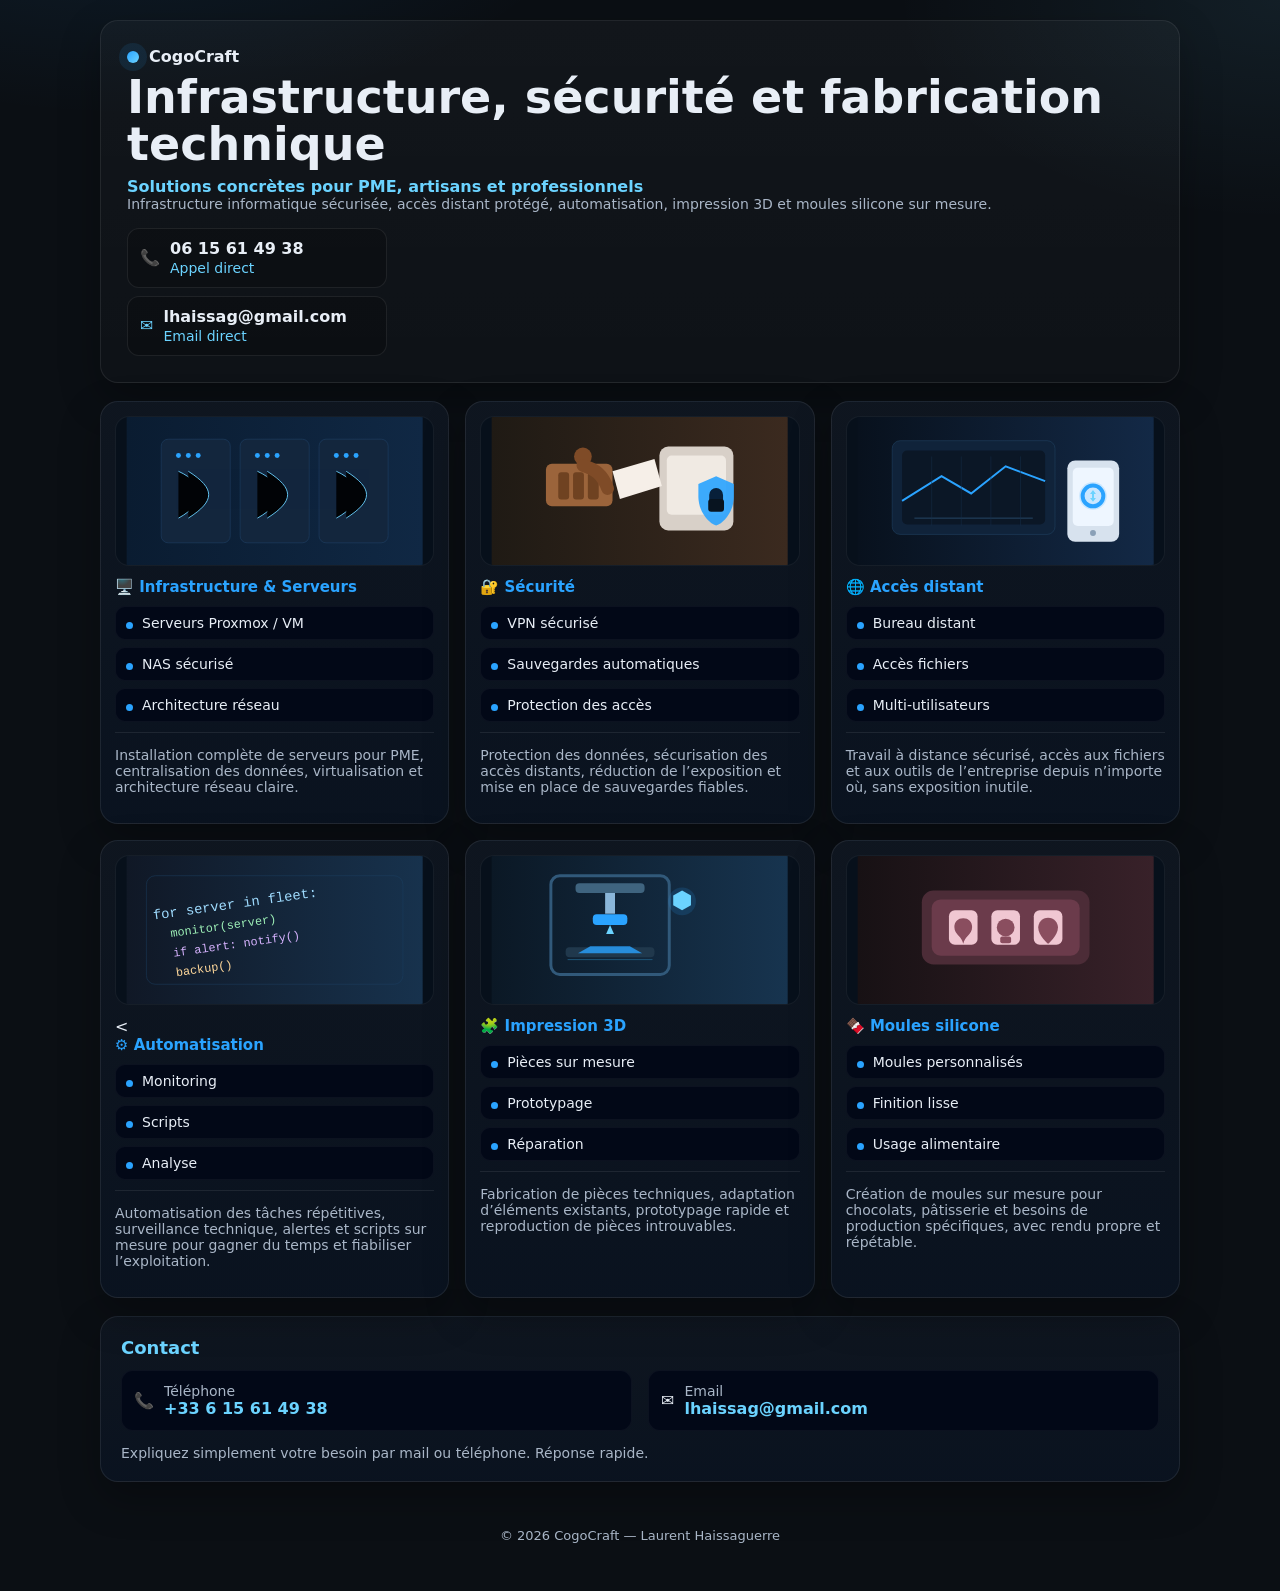
==== index.html @ 672e6c93 "Update index.html add link secu , automatisation , acces distant, impression , moules" ====
<!doctype html>
<html lang="fr">
<head>
<meta charset="utf-8" />
<meta name="viewport" content="width=device-width,initial-scale=1" />
<title>CogoCraft — Infrastructure • Sécurité • Fabrication technique</title>
<meta name="description" content="CogoCraft : infrastructure informatique, sécurité, accès distant, automatisation, impression 3D et moules silicone sur mesure." />
<style>
:root{
  --bg:#0b0f14;
  --panel:#0f1620;
  --panel2:#0a1320;
  --text:#e8eef6;
  --muted:#a9b6c7;
  --line:rgba(255,255,255,.08);
  --accent:#2aa3ff;
  --accent2:#6bd3ff;
  --radius:18px;
  --max:1120px;
  --shadow:0 16px 40px rgba(0,0,0,.28);
}
*{box-sizing:border-box}
html{scroll-behavior:smooth}
body{
  margin:0;
  font-family:Inter,system-ui,-apple-system,Segoe UI,Roboto,Arial,sans-serif;
  background:
    radial-gradient(900px 500px at 10% -10%, rgba(42,163,255,.12), transparent 55%),
    radial-gradient(700px 400px at 100% 0%, rgba(107,211,255,.08), transparent 55%),
    var(--bg);
  color:var(--text);
}
a{color:inherit;text-decoration:none}
.wrap{max-width:var(--max);margin:auto;padding:20px}

.hero{
  border:1px solid var(--line);
  background:linear-gradient(180deg, rgba(255,255,255,.03), rgba(255,255,255,.015));
  border-radius:var(--radius);
  padding:26px;
  box-shadow:var(--shadow);
  margin-bottom:18px;
}
.hero-top{
  display:flex;
  justify-content:space-between;
  gap:16px;
  align-items:flex-start;
  flex-wrap:wrap;
}
.brand{
  display:flex;
  align-items:center;
  gap:10px;
  margin-bottom:8px;
}
.brand-dot{
  width:12px;height:12px;border-radius:999px;
  background:linear-gradient(135deg,var(--accent),var(--accent2));
  box-shadow:0 0 0 8px rgba(42,163,255,.10);
}
h1{
  margin:0 0 8px;
  font-size:clamp(32px,4vw,46px);
  line-height:1.03;
  color:var(--text);
}
.sub{
  margin:0 0 10px;
  color:var(--accent2);
  font-weight:700;
}
.small{font-size:14px;color:var(--muted)}
.hero p{margin:0}
.contact-inline{
  display:flex;
  flex-direction:column;
  gap:8px;
  min-width:260px;
}
.contact-pill{
  display:flex;
  align-items:center;
  gap:10px;
  padding:10px 12px;
  border-radius:12px;
  border:1px solid var(--line);
  background:rgba(0,0,0,.18);
}
.contact-pill strong{color:var(--text)}
.contact-pill span{color:var(--accent2)}

.grid{
  display:grid;
  grid-template-columns:repeat(auto-fit,minmax(320px,1fr));
  gap:16px;
}
.card{
  border:1px solid var(--line);
  border-radius:var(--radius);
  background:linear-gradient(180deg, rgba(15,22,32,.98), rgba(10,19,32,.98));
  padding:14px;
  box-shadow:var(--shadow);
}
.card-media{
  width:100%;
  height:150px;
  border-radius:14px;
  overflow:hidden;
  border:1px solid rgba(255,255,255,.06);
  background:#07101b;
  margin-bottom:12px;
}
.card-media svg{
  display:block;
  width:100%;
  height:100%;
}
.card h2{
  margin:0 0 10px;
  font-size:15px;
  color:var(--accent);
}
.stack{display:grid;gap:7px}
.pill{
  display:flex;
  gap:9px;
  align-items:flex-start;
  background:#020817;
  padding:8px 10px;
  border-radius:10px;
  font-size:14px;
  border:1px solid rgba(255,255,255,.04);
}
.dot{
  width:7px;height:7px;border-radius:50%;
  background:var(--accent);
  margin-top:7px;
  flex:0 0 auto;
}
.sep{
  border-top:1px solid var(--line);
  margin:10px 0 12px;
}
.contact-box{
  margin-top:18px;
  border:1px solid var(--line);
  border-radius:var(--radius);
  padding:20px;
  background:linear-gradient(180deg, rgba(15,22,32,.98), rgba(10,19,32,.98));
  box-shadow:var(--shadow);
}
.contact-grid{
  display:grid;
  grid-template-columns:1fr 1fr;
  gap:16px;
}
.contact-item{
  display:flex;
  align-items:center;
  gap:10px;
  padding:12px;
  border-radius:12px;
  background:#020817;
  border:1px solid rgba(255,255,255,.04);
}
.contact-item strong{color:var(--accent2)}
footer{
  margin-top:24px;
  padding:22px 0 28px;
  color:var(--muted);
  text-align:center;
  font-size:13px;
}
@media (max-width:780px){
  .contact-grid{grid-template-columns:1fr}
}
</style>
</head>
<body>

<div class="wrap">

  <header class="hero">
    <div class="hero-top">
      <div>
        <div class="brand">
          <span class="brand-dot" aria-hidden="true"></span>
          <strong>CogoCraft</strong>
        </div>
        <h1>Infrastructure, sécurité et fabrication technique</h1>
        <p class="sub">Solutions concrètes pour PME, artisans et professionnels</p>
        <p class="small">Infrastructure informatique sécurisée, accès distant protégé, automatisation, impression 3D et moules silicone sur mesure.</p>
      </div>

      <div class="contact-inline">
        <a class="contact-pill" href="tel:+33615614938">
          <span>📞</span>
          <div><strong>06 15 61 49 38</strong><br><span class="small">Appel direct</span></div>
        </a>
        <a class="contact-pill" href="mailto:lhaissag@gmail.com">
          <span>✉</span>
          <div><strong>lhaissag@gmail.com</strong><br><span class="small">Email direct</span></div>
        </a>
      </div>
    </div>
  </header>

  <section>
    <div class="grid">

      <article class="card">
        <div class="card-media">
          <svg viewBox="0 0 600 300" xmlns="http://www.w3.org/2000/svg" role="img" aria-label="Infrastructure et serveurs">
            <defs>
              <linearGradient id="g1" x1="0" x2="1">
                <stop offset="0" stop-color="#0a1c31"/>
                <stop offset="1" stop-color="#102844"/>
              </linearGradient>
            </defs>
            <rect width="600" height="300" fill="url(#g1)"/>
            <rect x="70" y="45" width="140" height="210" rx="14" fill="#13263d" stroke="#24476d"/>
            <rect x="230" y="45" width="140" height="210" rx="14" fill="#13263d" stroke="#24476d"/>
            <rect x="390" y="45" width="140" height="210" rx="14" fill="#13263d" stroke="#24476d"/>
            <g fill="#2aa3ff">
              <circle cx="105" cy="78" r="5"/><circle cx="125" cy="78" r="5"/><circle cx="145" cy="78" r="5"/>
              <circle cx="265" cy="78" r="5"/><circle cx="285" cy="78" r="5"/><circle cx="305" cy="78" r="5"/>
              <circle cx="425" cy="78" r="5"/><circle cx="445" cy="78" r="5"/><circle cx="465" cy="78" r="5"/>
            </g>
            <g stroke="#6bd3ff" stroke-width="2" opacity=".9">
              <path d="M105 110 C 160 135, 160 175, 105 205"/>
              <path d="M125 110 C 180 145, 180 170, 125 205"/>
              <path d="M265 110 C 320 135, 320 175, 265 205"/>
              <path d="M285 110 C 340 145, 340 170, 285 205"/>
              <path d="M425 110 C 480 135, 480 175, 425 205"/>
              <path d="M445 110 C 500 145, 500 170, 445 205"/>
            </g>
          </svg>
        </div>
        <h2>
          <a href="infrastructure.html" style="color:inherit; text-decoration:none;">
    🖥️ Infrastructure &amp; Serveurs
          </a>
        </h2>
        <div class="stack">
          <div class="pill"><span class="dot"></span>Serveurs Proxmox / VM</div>
          <div class="pill"><span class="dot"></span>NAS sécurisé</div>
          <div class="pill"><span class="dot"></span>Architecture réseau</div>
        </div>
        <div class="sep"></div>
        <p class="small">Installation complète de serveurs pour PME, centralisation des données, virtualisation et architecture réseau claire.</p>
      </article>

      <article class="card">
        <div class="card-media">
          <svg viewBox="0 0 600 300" xmlns="http://www.w3.org/2000/svg" role="img" aria-label="Sécurité informatique">
            <defs>
              <linearGradient id="g2" x1="0" x2="1">
                <stop offset="0" stop-color="#1f1a14"/>
                <stop offset="1" stop-color="#3b2a1f"/>
              </linearGradient>
            </defs>
            <rect width="600" height="300" fill="url(#g2)"/>
            <rect x="340" y="60" width="150" height="170" rx="18" fill="#d8d0c8"/>
            <rect x="355" y="78" width="120" height="120" rx="10" fill="#f0eae3"/>
            <rect x="110" y="95" width="135" height="86" rx="12" fill="#9b643b"/>
            <rect x="135" y="112" width="22" height="55" rx="6" fill="#6f4221"/>
            <rect x="165" y="112" width="22" height="55" rx="6" fill="#6f4221"/>
            <rect x="195" y="112" width="22" height="55" rx="6" fill="#6f4221"/>
            <path d="M245 110 L330 85 L345 140 L260 166 Z" fill="#f6efe8"/>
            <circle cx="185" cy="80" r="18" fill="#7f4b27"/>
            <path d="M185 98 C210 106, 225 116, 235 145" stroke="#7f4b27" stroke-width="26" stroke-linecap="round"/>
            <g transform="translate(410,120)">
              <path d="M45 0l36 16v25c0 28-18 53-36 59C27 94 9 69 9 41V16L45 0z" fill="#2aa3ff" opacity=".9"/>
              <path d="M45 24a14 14 0 0 1 14 14v12H31V38a14 14 0 0 1 14-14z" fill="#08203a"/>
              <rect x="29" y="46" width="32" height="26" rx="6" fill="#081420"/>
            </g>
          </svg>
        </div>
        <h2>
          <a href="securite.html" style="color:inherit; text-decoration:none;">
    🔐 Sécurité
          </a>
        </h2>
        <div class="stack">
          <div class="pill"><span class="dot"></span>VPN sécurisé</div>
          <div class="pill"><span class="dot"></span>Sauvegardes automatiques</div>
          <div class="pill"><span class="dot"></span>Protection des accès</div>
        </div>
        <div class="sep"></div>
        <p class="small">Protection des données, sécurisation des accès distants, réduction de l’exposition et mise en place de sauvegardes fiables.</p>
      </article>

      <article class="card">
        <div class="card-media">
          <svg viewBox="0 0 600 300" xmlns="http://www.w3.org/2000/svg" role="img" aria-label="Accès distant">
            <defs>
              <linearGradient id="g3" x1="0" x2="1">
                <stop offset="0" stop-color="#08111d"/>
                <stop offset="1" stop-color="#132946"/>
              </linearGradient>
            </defs>
            <rect width="600" height="300" fill="url(#g3)"/>
            <rect x="70" y="48" width="330" height="190" rx="16" fill="#10233a" stroke="#234868"/>
            <rect x="90" y="68" width="290" height="150" rx="10" fill="#0b1726"/>
            <path d="M90 170 L170 120 L230 155 L300 100 L380 130" fill="none" stroke="#2aa3ff" stroke-width="4"/>
            <path d="M115 205 H355" stroke="#264765" stroke-width="2"/>
            <path d="M150 80v140M210 80v140M270 80v140M330 80v140" stroke="#17304c" stroke-width="1"/>
            <rect x="425" y="88" width="105" height="165" rx="16" fill="#d7e2ee"/>
            <rect x="436" y="103" width="83" height="118" rx="10" fill="#eef6ff"/>
            <circle cx="477" cy="235" r="6" fill="#8aa0b7"/>
            <g transform="translate(445,128)">
              <circle cx="32" cy="32" r="28" fill="#2aa3ff" opacity=".18"/>
              <path d="M32 7a25 25 0 1 1 0 50a25 25 0 0 1 0-50zm0 8a17 17 0 1 0 0 34a17 17 0 0 0 0-34z" fill="#2aa3ff"/>
              <path d="M32 20l6 8h-4v12h-4V28h-4l6-8zM32 44l-6-8h4V24h4v12h4l-6 8z" fill="#6bd3ff"/>
            </g>
          </svg>
        </div>
        <h2>
          <a href="acces.html" style="color:inherit; text-decoration:none;">
    🌐 Accès distant
          </a>
        </h2>
        <div class="stack">
          <div class="pill"><span class="dot"></span>Bureau distant</div>
          <div class="pill"><span class="dot"></span>Accès fichiers</div>
          <div class="pill"><span class="dot"></span>Multi-utilisateurs</div>
        </div>
        <div class="sep"></div>
        <p class="small">Travail à distance sécurisé, accès aux fichiers et aux outils de l’entreprise depuis n’importe où, sans exposition inutile.</p>
      </article>

      <article class="card">
        <div class="card-media">
          <svg viewBox="0 0 600 300" xmlns="http://www.w3.org/2000/svg" role="img" aria-label="Automatisation et scripts">
            <defs>
              <linearGradient id="g4" x1="0" x2="1">
                <stop offset="0" stop-color="#101826"/>
                <stop offset="1" stop-color="#17324d"/>
              </linearGradient>
            </defs>
            <rect width="600" height="300" fill="url(#g4)"/>
            <g transform="rotate(-8 300 150)">
              <text x="60" y="95" font-size="28" fill="#9fdcff" font-family="monospace">for server in fleet:</text>
              <text x="90" y="135" font-size="24" fill="#9ef1b8" font-family="monospace">monitor(server)</text>
              <text x="90" y="175" font-size="24" fill="#d7b3ff" font-family="monospace">if alert: notify()</text>
              <text x="90" y="215" font-size="24" fill="#ffd89b" font-family="monospace">backup()</text>
            </g>
            <rect x="40" y="40" width="520" height="220" rx="18" fill="none" stroke="#1c4063"/>
          </svg>
        </div>
        <<h2>
           <a href="automatisation.html" style="color:inherit; text-decoration:none;">
    ⚙️ Automatisation
           </a>
        </h2>
        <div class="stack">
          <div class="pill"><span class="dot"></span>Monitoring</div>
          <div class="pill"><span class="dot"></span>Scripts</div>
          <div class="pill"><span class="dot"></span>Analyse</div>
        </div>
        <div class="sep"></div>
        <p class="small">Automatisation des tâches répétitives, surveillance technique, alertes et scripts sur mesure pour gagner du temps et fiabiliser l’exploitation.</p>
      </article>

      <article class="card">
        <div class="card-media">
          <svg viewBox="0 0 600 300" xmlns="http://www.w3.org/2000/svg" role="img" aria-label="Impression 3D">
            <defs>
              <linearGradient id="g5" x1="0" x2="1">
                <stop offset="0" stop-color="#0b1825"/>
                <stop offset="1" stop-color="#17344f"/>
              </linearGradient>
            </defs>
            <rect width="600" height="300" fill="url(#g5)"/>
            <rect x="120" y="40" width="240" height="200" rx="18" fill="none" stroke="#31597a" stroke-width="6"/>
            <rect x="170" y="55" width="140" height="20" rx="8" fill="#3f647f"/>
            <rect x="230" y="75" width="20" height="42" fill="#8ab6d9"/>
            <rect x="205" y="118" width="70" height="22" rx="8" fill="#2aa3ff"/>
            <path d="M240 140l-8 18h16z" fill="#6bd3ff"/>
            <rect x="150" y="185" width="180" height="20" rx="8" fill="#20384c"/>
            <path d="M200 183h80l25 14h-130z" fill="#2aa3ff" opacity=".8"/>
            <path d="M154 210h172" stroke="#1e5577" stroke-width="2"/>
            <circle cx="386" cy="92" r="28" fill="#2aa3ff" opacity=".15"/>
            <path d="M386 70l18 10v20l-18 10l-18-10V80z" fill="#6bd3ff"/>
          </svg>
        </div>
        <h2>
          <a href="impression3d.html" style="color:inherit; text-decoration:none;">
    🧩 Impression 3D
          </a>
        </h2>
        <div class="stack">
          <div class="pill"><span class="dot"></span>Pièces sur mesure</div>
          <div class="pill"><span class="dot"></span>Prototypage</div>
          <div class="pill"><span class="dot"></span>Réparation</div>
        </div>
        <div class="sep"></div>
        <p class="small">Fabrication de pièces techniques, adaptation d’éléments existants, prototypage rapide et reproduction de pièces introuvables.</p>
      </article>

      <article class="card">
        <div class="card-media">
          <svg viewBox="0 0 600 300" xmlns="http://www.w3.org/2000/svg" role="img" aria-label="Moules silicone">
            <defs>
              <linearGradient id="g6" x1="0" x2="1">
                <stop offset="0" stop-color="#171114"/>
                <stop offset="1" stop-color="#382129"/>
              </linearGradient>
            </defs>
            <rect width="600" height="300" fill="url(#g6)"/>
            <rect x="130" y="70" width="340" height="150" rx="24" fill="#4c2c37"/>
            <rect x="150" y="88" width="300" height="114" rx="18" fill="#6b3b4b"/>
            <rect x="185" y="110" width="58" height="70" rx="12" fill="#f0c7d2"/>
            <rect x="271" y="110" width="58" height="70" rx="12" fill="#f0c7d2"/>
            <rect x="357" y="110" width="58" height="70" rx="12" fill="#f0c7d2"/>
            <path d="M214 126c11 0 18 7 18 18c0 8-4 13-9 18c-4 4-7 8-9 16c-2-8-5-12-9-16c-5-5-9-10-9-18c0-11 7-18 18-18z" fill="#8a4e5f"/>
            <circle cx="300" cy="145" r="18" fill="#8a4e5f"/>
            <rect x="289" y="163" width="22" height="14" rx="4" fill="#8a4e5f"/>
            <path d="M386 125c12 0 20 10 20 20c0 17-20 33-20 33s-20-16-20-33c0-10 8-20 20-20z" fill="#8a4e5f"/>
          </svg>
        </div>
        <h2>
          <a href="moules.html" style="color:inherit; text-decoration:none;">
    🍫 Moules silicone
          </a>
        </h2>
        <div class="stack">
          <div class="pill"><span class="dot"></span>Moules personnalisés</div>
          <div class="pill"><span class="dot"></span>Finition lisse</div>
          <div class="pill"><span class="dot"></span>Usage alimentaire</div>
        </div>
        <div class="sep"></div>
        <p class="small">Création de moules sur mesure pour chocolats, pâtisserie et besoins de production spécifiques, avec rendu propre et répétable.</p>
      </article>

    </div>
  </section>

  <section class="contact-box">
    <h2 style="margin:0 0 12px;color:var(--accent2);font-size:18px;">Contact</h2>
    <div class="contact-grid">
      <a class="contact-item" href="tel:+33615614938">
        <span>📞</span>
        <div>
          <div class="small">Téléphone</div>
          <strong>+33 6 15 61 49 38</strong>
        </div>
      </a>
      <a class="contact-item" href="mailto:lhaissag@gmail.com">
        <span>✉</span>
        <div>
          <div class="small">Email</div>
          <strong>lhaissag@gmail.com</strong>
        </div>
      </a>
    </div>
    <p class="small" style="margin:14px 0 0;">Expliquez simplement votre besoin par mail ou téléphone. Réponse rapide.</p>
  </section>

  <footer>
    © 2026 CogoCraft — Laurent Haissaguerre
  </footer>

</div>

</body>
</html>
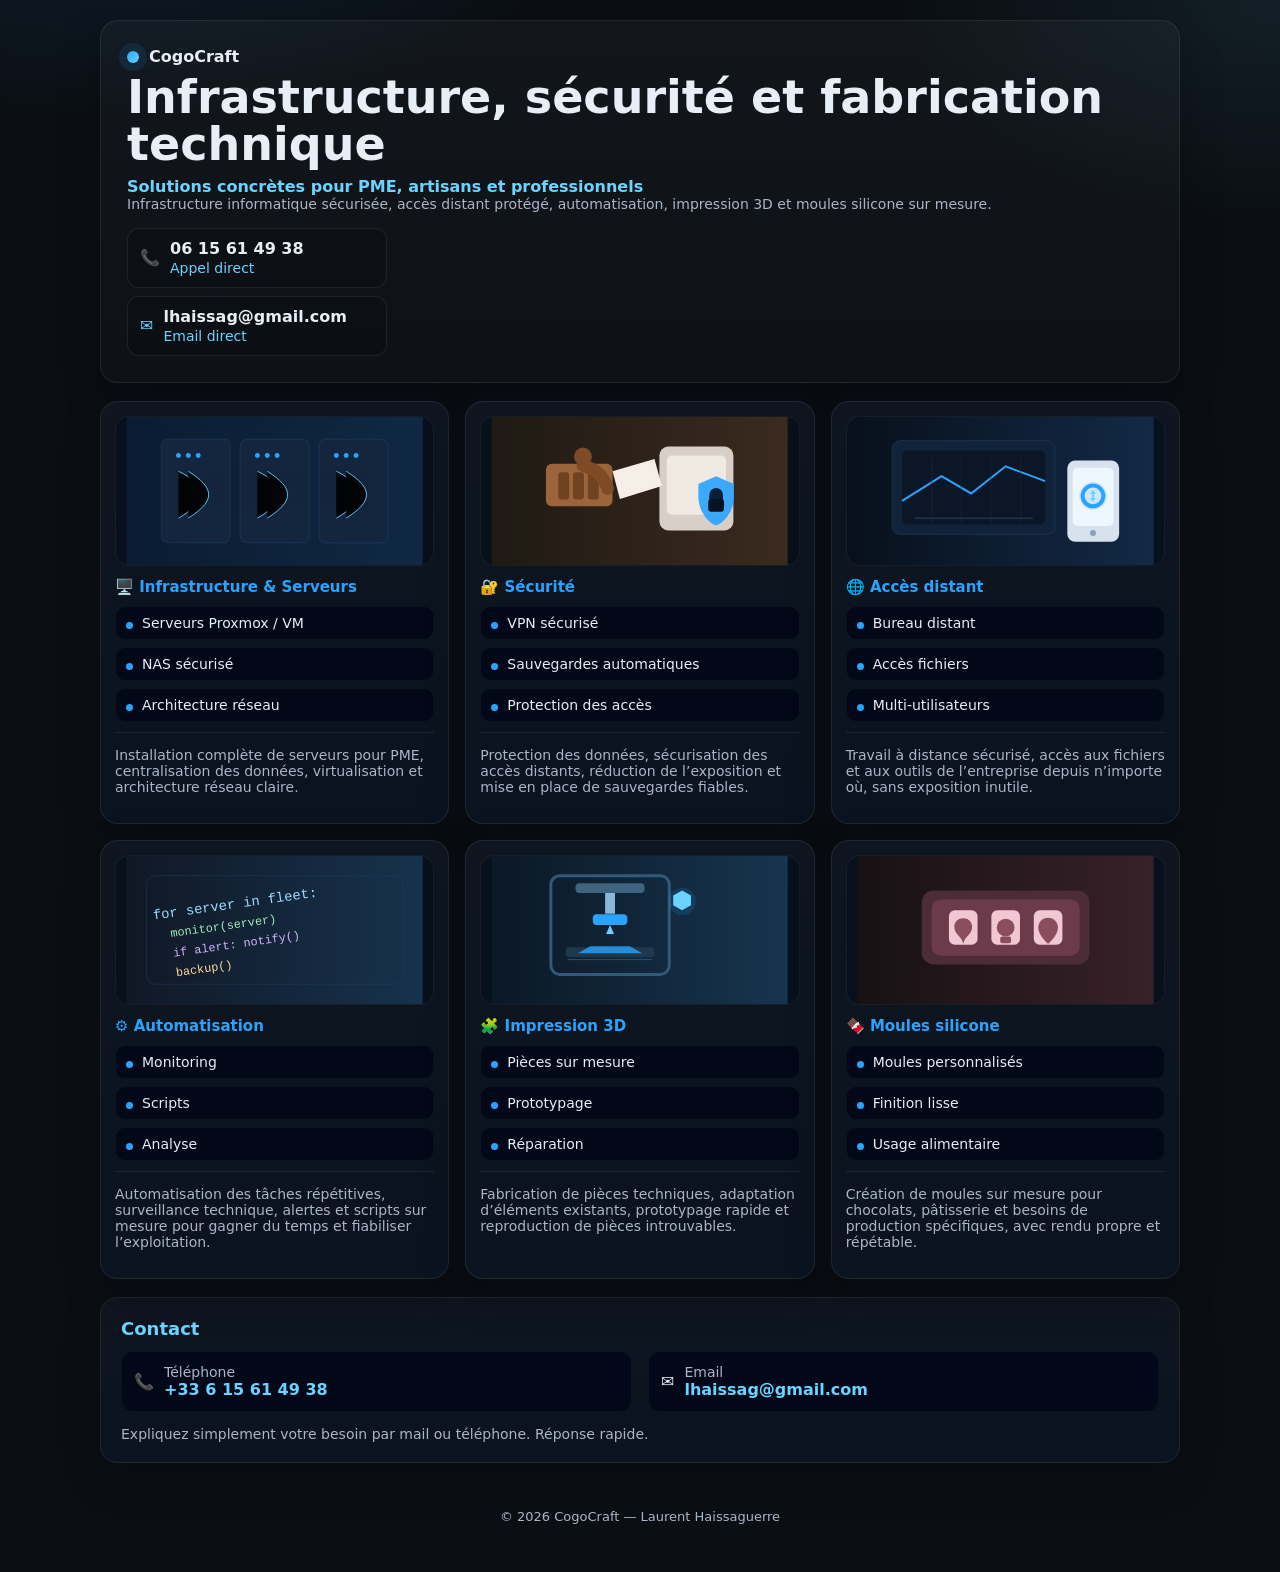
==== commit fbcd621e: "Update index.html" ====
--- a/index.html
+++ b/index.html
@@ -349,7 +349,7 @@
             <rect x="40" y="40" width="520" height="220" rx="18" fill="none" stroke="#1c4063"/>
           </svg>
         </div>
-        <<h2>
+        <h2>
            <a href="automatisation.html" style="color:inherit; text-decoration:none;">
     ⚙️ Automatisation
            </a>
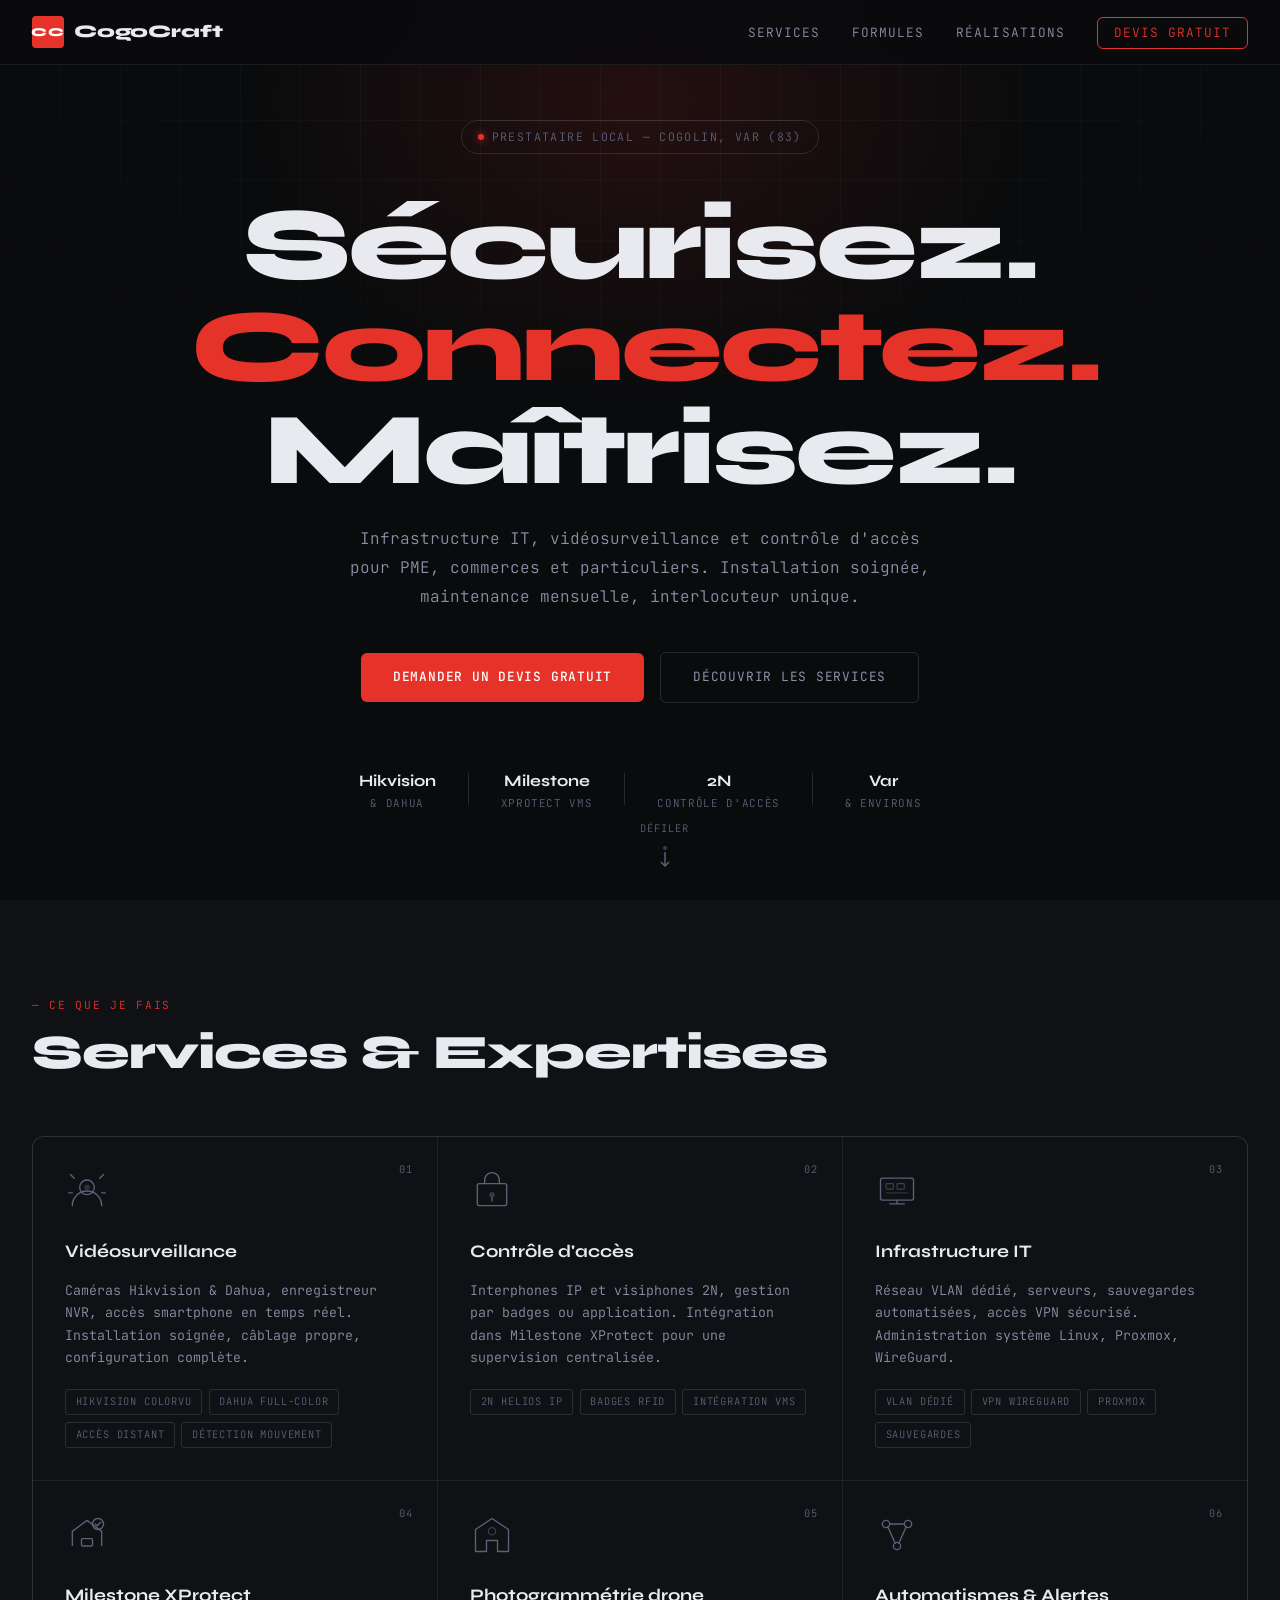
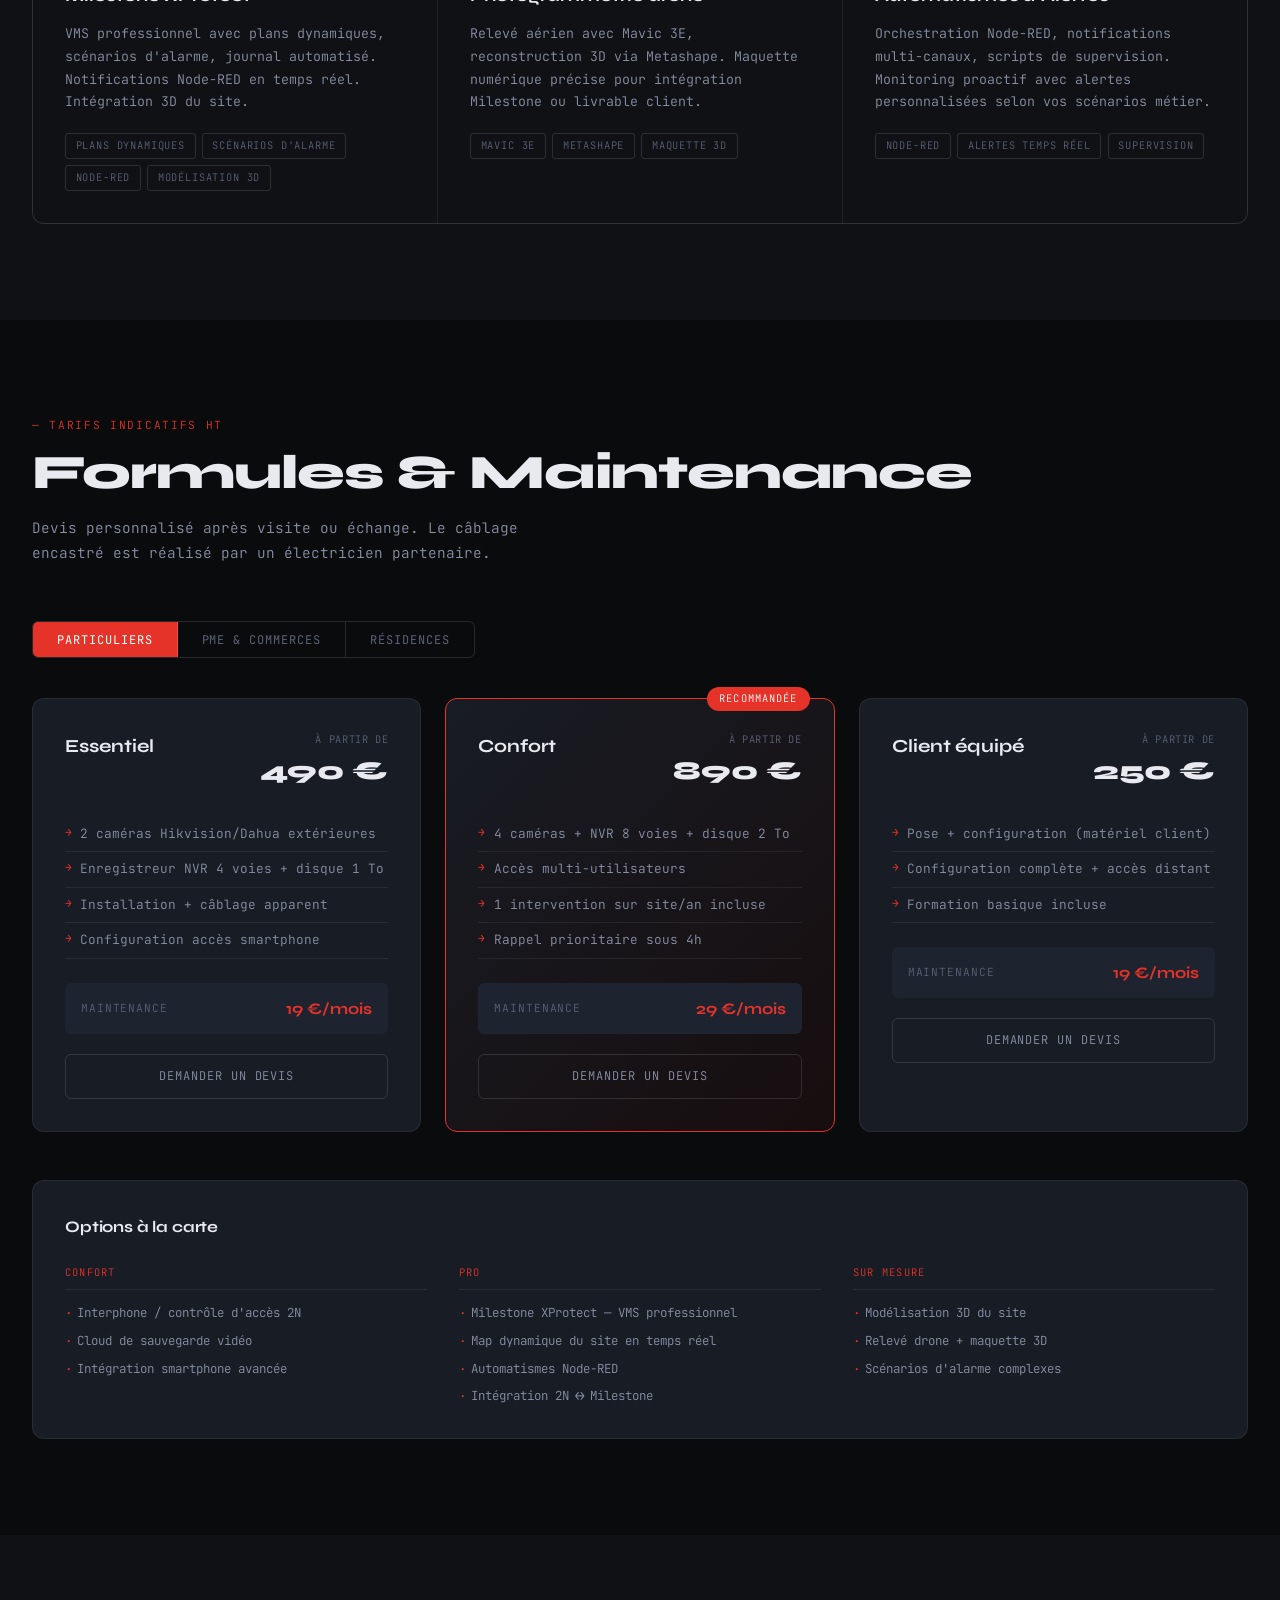
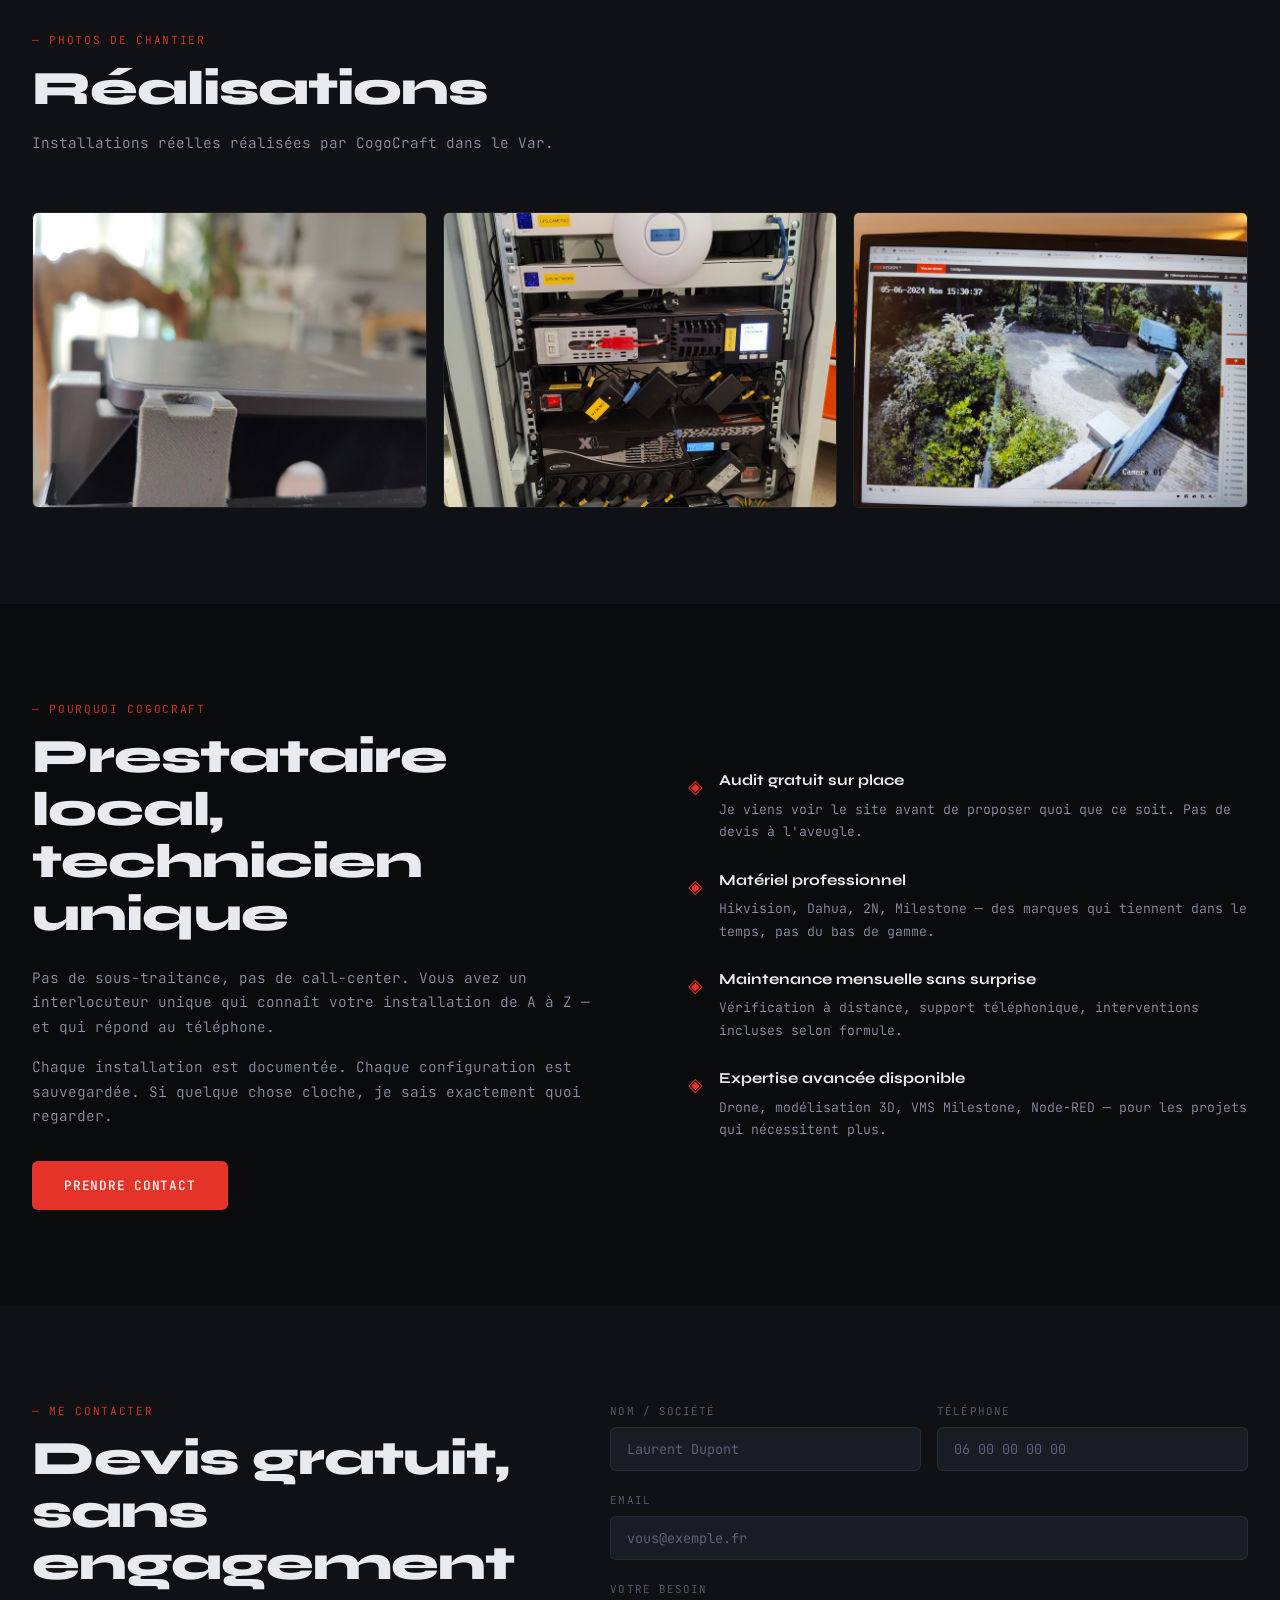
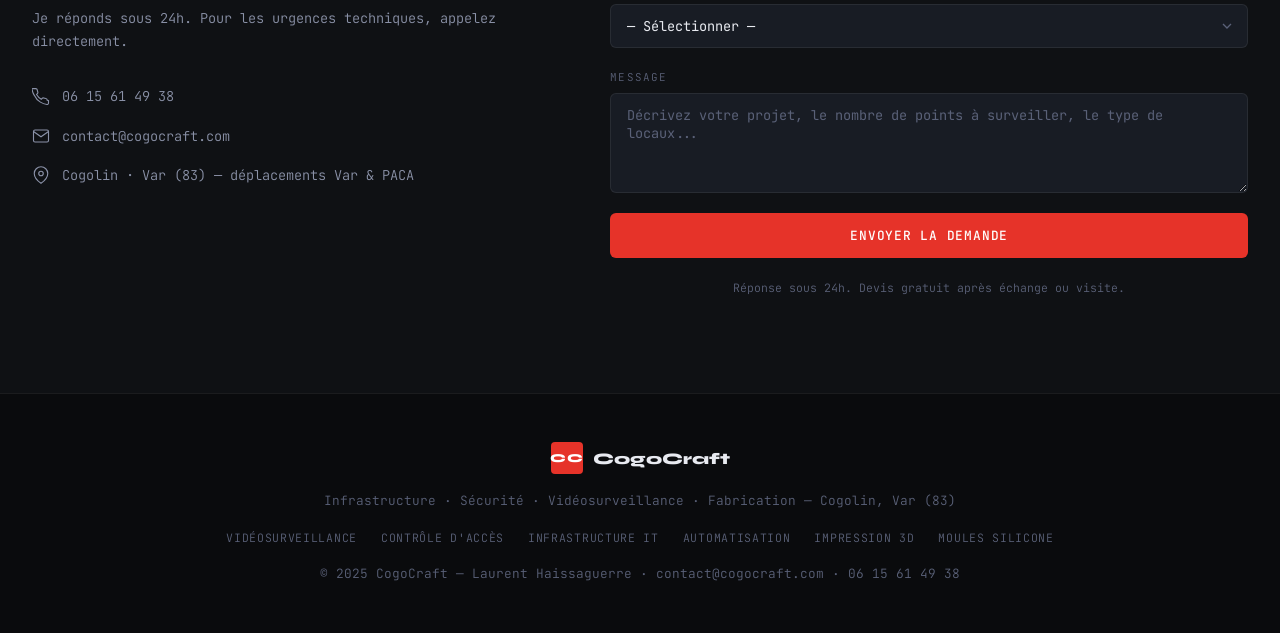
==== commit cc67574c: "v2" ====
--- a/index.html
+++ b/index.html
@@ -1,468 +1,589 @@
-<!doctype html>
+<!DOCTYPE html>
 <html lang="fr">
 <head>
-<meta charset="utf-8" />
-<meta name="viewport" content="width=device-width,initial-scale=1" />
-<title>CogoCraft — Infrastructure • Sécurité • Fabrication technique</title>
-<meta name="description" content="CogoCraft : infrastructure informatique, sécurité, accès distant, automatisation, impression 3D et moules silicone sur mesure." />
-<style>
-:root{
-  --bg:#0b0f14;
-  --panel:#0f1620;
-  --panel2:#0a1320;
-  --text:#e8eef6;
-  --muted:#a9b6c7;
-  --line:rgba(255,255,255,.08);
-  --accent:#2aa3ff;
-  --accent2:#6bd3ff;
-  --radius:18px;
-  --max:1120px;
-  --shadow:0 16px 40px rgba(0,0,0,.28);
-}
-*{box-sizing:border-box}
-html{scroll-behavior:smooth}
-body{
-  margin:0;
-  font-family:Inter,system-ui,-apple-system,Segoe UI,Roboto,Arial,sans-serif;
-  background:
-    radial-gradient(900px 500px at 10% -10%, rgba(42,163,255,.12), transparent 55%),
-    radial-gradient(700px 400px at 100% 0%, rgba(107,211,255,.08), transparent 55%),
-    var(--bg);
-  color:var(--text);
-}
-a{color:inherit;text-decoration:none}
-.wrap{max-width:var(--max);margin:auto;padding:20px}
-
-.hero{
-  border:1px solid var(--line);
-  background:linear-gradient(180deg, rgba(255,255,255,.03), rgba(255,255,255,.015));
-  border-radius:var(--radius);
-  padding:26px;
-  box-shadow:var(--shadow);
-  margin-bottom:18px;
-}
-.hero-top{
-  display:flex;
-  justify-content:space-between;
-  gap:16px;
-  align-items:flex-start;
-  flex-wrap:wrap;
-}
-.brand{
-  display:flex;
-  align-items:center;
-  gap:10px;
-  margin-bottom:8px;
-}
-.brand-dot{
-  width:12px;height:12px;border-radius:999px;
-  background:linear-gradient(135deg,var(--accent),var(--accent2));
-  box-shadow:0 0 0 8px rgba(42,163,255,.10);
-}
-h1{
-  margin:0 0 8px;
-  font-size:clamp(32px,4vw,46px);
-  line-height:1.03;
-  color:var(--text);
-}
-.sub{
-  margin:0 0 10px;
-  color:var(--accent2);
-  font-weight:700;
-}
-.small{font-size:14px;color:var(--muted)}
-.hero p{margin:0}
-.contact-inline{
-  display:flex;
-  flex-direction:column;
-  gap:8px;
-  min-width:260px;
-}
-.contact-pill{
-  display:flex;
-  align-items:center;
-  gap:10px;
-  padding:10px 12px;
-  border-radius:12px;
-  border:1px solid var(--line);
-  background:rgba(0,0,0,.18);
-}
-.contact-pill strong{color:var(--text)}
-.contact-pill span{color:var(--accent2)}
-
-.grid{
-  display:grid;
-  grid-template-columns:repeat(auto-fit,minmax(320px,1fr));
-  gap:16px;
-}
-.card{
-  border:1px solid var(--line);
-  border-radius:var(--radius);
-  background:linear-gradient(180deg, rgba(15,22,32,.98), rgba(10,19,32,.98));
-  padding:14px;
-  box-shadow:var(--shadow);
-}
-.card-media{
-  width:100%;
-  height:150px;
-  border-radius:14px;
-  overflow:hidden;
-  border:1px solid rgba(255,255,255,.06);
-  background:#07101b;
-  margin-bottom:12px;
-}
-.card-media svg{
-  display:block;
-  width:100%;
-  height:100%;
-}
-.card h2{
-  margin:0 0 10px;
-  font-size:15px;
-  color:var(--accent);
-}
-.stack{display:grid;gap:7px}
-.pill{
-  display:flex;
-  gap:9px;
-  align-items:flex-start;
-  background:#020817;
-  padding:8px 10px;
-  border-radius:10px;
-  font-size:14px;
-  border:1px solid rgba(255,255,255,.04);
-}
-.dot{
-  width:7px;height:7px;border-radius:50%;
-  background:var(--accent);
-  margin-top:7px;
-  flex:0 0 auto;
-}
-.sep{
-  border-top:1px solid var(--line);
-  margin:10px 0 12px;
-}
-.contact-box{
-  margin-top:18px;
-  border:1px solid var(--line);
-  border-radius:var(--radius);
-  padding:20px;
-  background:linear-gradient(180deg, rgba(15,22,32,.98), rgba(10,19,32,.98));
-  box-shadow:var(--shadow);
-}
-.contact-grid{
-  display:grid;
-  grid-template-columns:1fr 1fr;
-  gap:16px;
-}
-.contact-item{
-  display:flex;
-  align-items:center;
-  gap:10px;
-  padding:12px;
-  border-radius:12px;
-  background:#020817;
-  border:1px solid rgba(255,255,255,.04);
-}
-.contact-item strong{color:var(--accent2)}
-footer{
-  margin-top:24px;
-  padding:22px 0 28px;
-  color:var(--muted);
-  text-align:center;
-  font-size:13px;
-}
-@media (max-width:780px){
-  .contact-grid{grid-template-columns:1fr}
-}
-</style>
+  <meta charset="UTF-8">
+  <meta name="viewport" content="width=device-width, initial-scale=1.0">
+  <meta name="description" content="CogoCraft — Infrastructure IT, sécurité et vidéosurveillance pour professionnels et particuliers dans le Var (83). Installation, configuration, maintenance.">
+  <title>CogoCraft — Infrastructure · Sécurité · Vidéosurveillance</title>
+  <link rel="preconnect" href="https://fonts.googleapis.com">
+  <link rel="preconnect" href="https://fonts.gstatic.com" crossorigin>
+  <link href="https://fonts.googleapis.com/css2?family=Syne:wght@400;600;700;800&family=JetBrains+Mono:wght@300;400;500&display=swap" rel="stylesheet">
+  <link rel="stylesheet" href="assets/css/style.css">
 </head>
 <body>
 
-<div class="wrap">
-
-  <header class="hero">
-    <div class="hero-top">
-      <div>
-        <div class="brand">
-          <span class="brand-dot" aria-hidden="true"></span>
-          <strong>CogoCraft</strong>
-        </div>
-        <h1>Infrastructure, sécurité et fabrication technique</h1>
-        <p class="sub">Solutions concrètes pour PME, artisans et professionnels</p>
-        <p class="small">Infrastructure informatique sécurisée, accès distant protégé, automatisation, impression 3D et moules silicone sur mesure.</p>
-      </div>
-
-      <div class="contact-inline">
-        <a class="contact-pill" href="tel:+33615614938">
-          <span>📞</span>
-          <div><strong>06 15 61 49 38</strong><br><span class="small">Appel direct</span></div>
-        </a>
-        <a class="contact-pill" href="mailto:lhaissag@gmail.com">
-          <span>✉</span>
-          <div><strong>lhaissag@gmail.com</strong><br><span class="small">Email direct</span></div>
-        </a>
-      </div>
-    </div>
-  </header>
-
-  <section>
-    <div class="grid">
-
-      <article class="card">
-        <div class="card-media">
-          <svg viewBox="0 0 600 300" xmlns="http://www.w3.org/2000/svg" role="img" aria-label="Infrastructure et serveurs">
-            <defs>
-              <linearGradient id="g1" x1="0" x2="1">
-                <stop offset="0" stop-color="#0a1c31"/>
-                <stop offset="1" stop-color="#102844"/>
-              </linearGradient>
-            </defs>
-            <rect width="600" height="300" fill="url(#g1)"/>
-            <rect x="70" y="45" width="140" height="210" rx="14" fill="#13263d" stroke="#24476d"/>
-            <rect x="230" y="45" width="140" height="210" rx="14" fill="#13263d" stroke="#24476d"/>
-            <rect x="390" y="45" width="140" height="210" rx="14" fill="#13263d" stroke="#24476d"/>
-            <g fill="#2aa3ff">
-              <circle cx="105" cy="78" r="5"/><circle cx="125" cy="78" r="5"/><circle cx="145" cy="78" r="5"/>
-              <circle cx="265" cy="78" r="5"/><circle cx="285" cy="78" r="5"/><circle cx="305" cy="78" r="5"/>
-              <circle cx="425" cy="78" r="5"/><circle cx="445" cy="78" r="5"/><circle cx="465" cy="78" r="5"/>
-            </g>
-            <g stroke="#6bd3ff" stroke-width="2" opacity=".9">
-              <path d="M105 110 C 160 135, 160 175, 105 205"/>
-              <path d="M125 110 C 180 145, 180 170, 125 205"/>
-              <path d="M265 110 C 320 135, 320 175, 265 205"/>
-              <path d="M285 110 C 340 145, 340 170, 285 205"/>
-              <path d="M425 110 C 480 135, 480 175, 425 205"/>
-              <path d="M445 110 C 500 145, 500 170, 445 205"/>
-            </g>
-          </svg>
-        </div>
-        <h2>
-          <a href="infrastructure.html" style="color:inherit; text-decoration:none;">
-    🖥️ Infrastructure &amp; Serveurs
-          </a>
-        </h2>
-        <div class="stack">
-          <div class="pill"><span class="dot"></span>Serveurs Proxmox / VM</div>
-          <div class="pill"><span class="dot"></span>NAS sécurisé</div>
-          <div class="pill"><span class="dot"></span>Architecture réseau</div>
-        </div>
-        <div class="sep"></div>
-        <p class="small">Installation complète de serveurs pour PME, centralisation des données, virtualisation et architecture réseau claire.</p>
-      </article>
-
-      <article class="card">
-        <div class="card-media">
-          <svg viewBox="0 0 600 300" xmlns="http://www.w3.org/2000/svg" role="img" aria-label="Sécurité informatique">
-            <defs>
-              <linearGradient id="g2" x1="0" x2="1">
-                <stop offset="0" stop-color="#1f1a14"/>
-                <stop offset="1" stop-color="#3b2a1f"/>
-              </linearGradient>
-            </defs>
-            <rect width="600" height="300" fill="url(#g2)"/>
-            <rect x="340" y="60" width="150" height="170" rx="18" fill="#d8d0c8"/>
-            <rect x="355" y="78" width="120" height="120" rx="10" fill="#f0eae3"/>
-            <rect x="110" y="95" width="135" height="86" rx="12" fill="#9b643b"/>
-            <rect x="135" y="112" width="22" height="55" rx="6" fill="#6f4221"/>
-            <rect x="165" y="112" width="22" height="55" rx="6" fill="#6f4221"/>
-            <rect x="195" y="112" width="22" height="55" rx="6" fill="#6f4221"/>
-            <path d="M245 110 L330 85 L345 140 L260 166 Z" fill="#f6efe8"/>
-            <circle cx="185" cy="80" r="18" fill="#7f4b27"/>
-            <path d="M185 98 C210 106, 225 116, 235 145" stroke="#7f4b27" stroke-width="26" stroke-linecap="round"/>
-            <g transform="translate(410,120)">
-              <path d="M45 0l36 16v25c0 28-18 53-36 59C27 94 9 69 9 41V16L45 0z" fill="#2aa3ff" opacity=".9"/>
-              <path d="M45 24a14 14 0 0 1 14 14v12H31V38a14 14 0 0 1 14-14z" fill="#08203a"/>
-              <rect x="29" y="46" width="32" height="26" rx="6" fill="#081420"/>
-            </g>
-          </svg>
-        </div>
-        <h2>
-          <a href="securite.html" style="color:inherit; text-decoration:none;">
-    🔐 Sécurité
-          </a>
-        </h2>
-        <div class="stack">
-          <div class="pill"><span class="dot"></span>VPN sécurisé</div>
-          <div class="pill"><span class="dot"></span>Sauvegardes automatiques</div>
-          <div class="pill"><span class="dot"></span>Protection des accès</div>
-        </div>
-        <div class="sep"></div>
-        <p class="small">Protection des données, sécurisation des accès distants, réduction de l’exposition et mise en place de sauvegardes fiables.</p>
-      </article>
-
-      <article class="card">
-        <div class="card-media">
-          <svg viewBox="0 0 600 300" xmlns="http://www.w3.org/2000/svg" role="img" aria-label="Accès distant">
-            <defs>
-              <linearGradient id="g3" x1="0" x2="1">
-                <stop offset="0" stop-color="#08111d"/>
-                <stop offset="1" stop-color="#132946"/>
-              </linearGradient>
-            </defs>
-            <rect width="600" height="300" fill="url(#g3)"/>
-            <rect x="70" y="48" width="330" height="190" rx="16" fill="#10233a" stroke="#234868"/>
-            <rect x="90" y="68" width="290" height="150" rx="10" fill="#0b1726"/>
-            <path d="M90 170 L170 120 L230 155 L300 100 L380 130" fill="none" stroke="#2aa3ff" stroke-width="4"/>
-            <path d="M115 205 H355" stroke="#264765" stroke-width="2"/>
-            <path d="M150 80v140M210 80v140M270 80v140M330 80v140" stroke="#17304c" stroke-width="1"/>
-            <rect x="425" y="88" width="105" height="165" rx="16" fill="#d7e2ee"/>
-            <rect x="436" y="103" width="83" height="118" rx="10" fill="#eef6ff"/>
-            <circle cx="477" cy="235" r="6" fill="#8aa0b7"/>
-            <g transform="translate(445,128)">
-              <circle cx="32" cy="32" r="28" fill="#2aa3ff" opacity=".18"/>
-              <path d="M32 7a25 25 0 1 1 0 50a25 25 0 0 1 0-50zm0 8a17 17 0 1 0 0 34a17 17 0 0 0 0-34z" fill="#2aa3ff"/>
-              <path d="M32 20l6 8h-4v12h-4V28h-4l6-8zM32 44l-6-8h4V24h4v12h4l-6 8z" fill="#6bd3ff"/>
-            </g>
-          </svg>
-        </div>
-        <h2>
-          <a href="acces.html" style="color:inherit; text-decoration:none;">
-    🌐 Accès distant
-          </a>
-        </h2>
-        <div class="stack">
-          <div class="pill"><span class="dot"></span>Bureau distant</div>
-          <div class="pill"><span class="dot"></span>Accès fichiers</div>
-          <div class="pill"><span class="dot"></span>Multi-utilisateurs</div>
-        </div>
-        <div class="sep"></div>
-        <p class="small">Travail à distance sécurisé, accès aux fichiers et aux outils de l’entreprise depuis n’importe où, sans exposition inutile.</p>
-      </article>
-
-      <article class="card">
-        <div class="card-media">
-          <svg viewBox="0 0 600 300" xmlns="http://www.w3.org/2000/svg" role="img" aria-label="Automatisation et scripts">
-            <defs>
-              <linearGradient id="g4" x1="0" x2="1">
-                <stop offset="0" stop-color="#101826"/>
-                <stop offset="1" stop-color="#17324d"/>
-              </linearGradient>
-            </defs>
-            <rect width="600" height="300" fill="url(#g4)"/>
-            <g transform="rotate(-8 300 150)">
-              <text x="60" y="95" font-size="28" fill="#9fdcff" font-family="monospace">for server in fleet:</text>
-              <text x="90" y="135" font-size="24" fill="#9ef1b8" font-family="monospace">monitor(server)</text>
-              <text x="90" y="175" font-size="24" fill="#d7b3ff" font-family="monospace">if alert: notify()</text>
-              <text x="90" y="215" font-size="24" fill="#ffd89b" font-family="monospace">backup()</text>
-            </g>
-            <rect x="40" y="40" width="520" height="220" rx="18" fill="none" stroke="#1c4063"/>
-          </svg>
-        </div>
-        <h2>
-           <a href="automatisation.html" style="color:inherit; text-decoration:none;">
-    ⚙️ Automatisation
-           </a>
-        </h2>
-        <div class="stack">
-          <div class="pill"><span class="dot"></span>Monitoring</div>
-          <div class="pill"><span class="dot"></span>Scripts</div>
-          <div class="pill"><span class="dot"></span>Analyse</div>
-        </div>
-        <div class="sep"></div>
-        <p class="small">Automatisation des tâches répétitives, surveillance technique, alertes et scripts sur mesure pour gagner du temps et fiabiliser l’exploitation.</p>
-      </article>
-
-      <article class="card">
-        <div class="card-media">
-          <svg viewBox="0 0 600 300" xmlns="http://www.w3.org/2000/svg" role="img" aria-label="Impression 3D">
-            <defs>
-              <linearGradient id="g5" x1="0" x2="1">
-                <stop offset="0" stop-color="#0b1825"/>
-                <stop offset="1" stop-color="#17344f"/>
-              </linearGradient>
-            </defs>
-            <rect width="600" height="300" fill="url(#g5)"/>
-            <rect x="120" y="40" width="240" height="200" rx="18" fill="none" stroke="#31597a" stroke-width="6"/>
-            <rect x="170" y="55" width="140" height="20" rx="8" fill="#3f647f"/>
-            <rect x="230" y="75" width="20" height="42" fill="#8ab6d9"/>
-            <rect x="205" y="118" width="70" height="22" rx="8" fill="#2aa3ff"/>
-            <path d="M240 140l-8 18h16z" fill="#6bd3ff"/>
-            <rect x="150" y="185" width="180" height="20" rx="8" fill="#20384c"/>
-            <path d="M200 183h80l25 14h-130z" fill="#2aa3ff" opacity=".8"/>
-            <path d="M154 210h172" stroke="#1e5577" stroke-width="2"/>
-            <circle cx="386" cy="92" r="28" fill="#2aa3ff" opacity=".15"/>
-            <path d="M386 70l18 10v20l-18 10l-18-10V80z" fill="#6bd3ff"/>
-          </svg>
-        </div>
-        <h2>
-          <a href="impression3d.html" style="color:inherit; text-decoration:none;">
-    🧩 Impression 3D
-          </a>
-        </h2>
-        <div class="stack">
-          <div class="pill"><span class="dot"></span>Pièces sur mesure</div>
-          <div class="pill"><span class="dot"></span>Prototypage</div>
-          <div class="pill"><span class="dot"></span>Réparation</div>
-        </div>
-        <div class="sep"></div>
-        <p class="small">Fabrication de pièces techniques, adaptation d’éléments existants, prototypage rapide et reproduction de pièces introuvables.</p>
-      </article>
-
-      <article class="card">
-        <div class="card-media">
-          <svg viewBox="0 0 600 300" xmlns="http://www.w3.org/2000/svg" role="img" aria-label="Moules silicone">
-            <defs>
-              <linearGradient id="g6" x1="0" x2="1">
-                <stop offset="0" stop-color="#171114"/>
-                <stop offset="1" stop-color="#382129"/>
-              </linearGradient>
-            </defs>
-            <rect width="600" height="300" fill="url(#g6)"/>
-            <rect x="130" y="70" width="340" height="150" rx="24" fill="#4c2c37"/>
-            <rect x="150" y="88" width="300" height="114" rx="18" fill="#6b3b4b"/>
-            <rect x="185" y="110" width="58" height="70" rx="12" fill="#f0c7d2"/>
-            <rect x="271" y="110" width="58" height="70" rx="12" fill="#f0c7d2"/>
-            <rect x="357" y="110" width="58" height="70" rx="12" fill="#f0c7d2"/>
-            <path d="M214 126c11 0 18 7 18 18c0 8-4 13-9 18c-4 4-7 8-9 16c-2-8-5-12-9-16c-5-5-9-10-9-18c0-11 7-18 18-18z" fill="#8a4e5f"/>
-            <circle cx="300" cy="145" r="18" fill="#8a4e5f"/>
-            <rect x="289" y="163" width="22" height="14" rx="4" fill="#8a4e5f"/>
-            <path d="M386 125c12 0 20 10 20 20c0 17-20 33-20 33s-20-16-20-33c0-10 8-20 20-20z" fill="#8a4e5f"/>
-          </svg>
-        </div>
-        <h2>
-          <a href="moules.html" style="color:inherit; text-decoration:none;">
-    🍫 Moules silicone
-          </a>
-        </h2>
-        <div class="stack">
-          <div class="pill"><span class="dot"></span>Moules personnalisés</div>
-          <div class="pill"><span class="dot"></span>Finition lisse</div>
-          <div class="pill"><span class="dot"></span>Usage alimentaire</div>
-        </div>
-        <div class="sep"></div>
-        <p class="small">Création de moules sur mesure pour chocolats, pâtisserie et besoins de production spécifiques, avec rendu propre et répétable.</p>
-      </article>
-
+  <!-- NAV -->
+  <nav id="nav">
+    <div class="nav-inner">
+      <a href="index.html" class="logo">
+        <span class="logo-mark">CC</span>
+        <span class="logo-text">CogoCraft</span>
+      </a>
+      <ul class="nav-links">
+        <li><a href="#services">Services</a></li>
+        <li><a href="#formules">Formules</a></li>
+        <li><a href="#realisations">Réalisations</a></li>
+        <li><a href="#contact" class="nav-cta">Devis gratuit</a></li>
+      </ul>
+      <button class="burger" aria-label="Menu" id="burger">
+        <span></span><span></span><span></span>
+      </button>
+    </div>
+  </nav>
+
+  <!-- MOBILE MENU -->
+  <div class="mobile-menu" id="mobileMenu">
+    <ul>
+      <li><a href="#services" class="mm-link">Services</a></li>
+      <li><a href="#formules" class="mm-link">Formules</a></li>
+      <li><a href="#realisations" class="mm-link">Réalisations</a></li>
+      <li><a href="#contact" class="mm-link">Contact</a></li>
+    </ul>
+  </div>
+
+  <!-- HERO -->
+  <section id="hero">
+    <div class="hero-grid-bg"></div>
+    <div class="hero-scanline"></div>
+    <div class="hero-inner">
+      <div class="hero-badge">
+        <span class="dot"></span>
+        Prestataire local — Cogolin, Var (83)
+      </div>
+      <h1>
+        <span class="h1-line">Sécurisez.</span>
+        <span class="h1-line accent">Connectez.</span>
+        <span class="h1-line">Maîtrisez.</span>
+      </h1>
+      <p class="hero-sub">
+        Infrastructure IT, vidéosurveillance et contrôle d'accès pour PME, commerces et particuliers. Installation soignée, maintenance mensuelle, interlocuteur unique.
+      </p>
+      <div class="hero-actions">
+        <a href="#contact" class="btn-primary">Demander un devis gratuit</a>
+        <a href="#services" class="btn-ghost">Découvrir les services</a>
+      </div>
+      <div class="hero-stats">
+        <div class="stat">
+          <span class="stat-num">Hikvision</span>
+          <span class="stat-label">& Dahua</span>
+        </div>
+        <div class="stat-sep"></div>
+        <div class="stat">
+          <span class="stat-num">Milestone</span>
+          <span class="stat-label">XProtect VMS</span>
+        </div>
+        <div class="stat-sep"></div>
+        <div class="stat">
+          <span class="stat-num">2N</span>
+          <span class="stat-label">Contrôle d'accès</span>
+        </div>
+        <div class="stat-sep"></div>
+        <div class="stat">
+          <span class="stat-num">Var</span>
+          <span class="stat-label">& environs</span>
+        </div>
+      </div>
+    </div>
+    <div class="hero-scroll-hint">
+      <span>Défiler</span>
+      <svg width="16" height="24" viewBox="0 0 16 24"><rect x="6" y="2" width="4" height="4" rx="2" fill="currentColor" opacity="0.6"/><line x1="8" y1="8" x2="8" y2="22" stroke="currentColor" stroke-width="1.5"/><polyline points="4,18 8,22 12,18" stroke="currentColor" stroke-width="1.5" fill="none"/></svg>
     </div>
   </section>
 
-  <section class="contact-box">
-    <h2 style="margin:0 0 12px;color:var(--accent2);font-size:18px;">Contact</h2>
-    <div class="contact-grid">
-      <a class="contact-item" href="tel:+33615614938">
-        <span>📞</span>
-        <div>
-          <div class="small">Téléphone</div>
-          <strong>+33 6 15 61 49 38</strong>
-        </div>
-      </a>
-      <a class="contact-item" href="mailto:lhaissag@gmail.com">
-        <span>✉</span>
-        <div>
-          <div class="small">Email</div>
-          <strong>lhaissag@gmail.com</strong>
-        </div>
-      </a>
-    </div>
-    <p class="small" style="margin:14px 0 0;">Expliquez simplement votre besoin par mail ou téléphone. Réponse rapide.</p>
+  <!-- SERVICES -->
+  <section id="services">
+    <div class="section-inner">
+      <div class="section-header">
+        <span class="section-tag">— Ce que je fais</span>
+        <h2>Services & Expertises</h2>
+      </div>
+      <div class="services-grid">
+
+        <div class="service-card featured" data-index="01">
+          <a href="videosurveillance.html" class="service-link-cover"></a>
+          <div class="service-icon">
+            <svg viewBox="0 0 48 48" fill="none" xmlns="http://www.w3.org/2000/svg">
+              <circle cx="24" cy="20" r="8" stroke="currentColor" stroke-width="1.5"/>
+              <path d="M8 40c0-8.837 7.163-16 16-16s16 7.163 16 16" stroke="currentColor" stroke-width="1.5" stroke-linecap="round"/>
+              <circle cx="24" cy="20" r="3" fill="currentColor" opacity="0.4"/>
+              <path d="M38 10l4-4M10 10L6 6M44 26h-4M8 26H4" stroke="currentColor" stroke-width="1.5" stroke-linecap="round"/>
+            </svg>
+          </div>
+          <div class="service-num">01</div>
+          <h3>Vidéosurveillance</h3>
+          <p>Caméras Hikvision & Dahua, enregistreur NVR, accès smartphone en temps réel. Installation soignée, câblage propre, configuration complète.</p>
+          <ul class="service-tags">
+            <li>Hikvision ColorVu</li>
+            <li>Dahua Full-color</li>
+            <li>Accès distant</li>
+            <li>Détection mouvement</li>
+          </ul>
+        </div>
+
+        <div class="service-card" data-index="02">
+          <a href="acces.html" class="service-link-cover"></a>
+          <div class="service-icon">
+            <svg viewBox="0 0 48 48" fill="none" xmlns="http://www.w3.org/2000/svg">
+              <rect x="8" y="16" width="32" height="24" rx="2" stroke="currentColor" stroke-width="1.5"/>
+              <path d="M16 16V12a8 8 0 0116 0v4" stroke="currentColor" stroke-width="1.5" stroke-linecap="round"/>
+              <circle cx="24" cy="28" r="3" fill="currentColor" opacity="0.5"/>
+              <path d="M24 31v4" stroke="currentColor" stroke-width="1.5" stroke-linecap="round"/>
+            </svg>
+          </div>
+          <div class="service-num">02</div>
+          <h3>Contrôle d'accès</h3>
+          <p>Interphones IP et visiphones 2N, gestion par badges ou application. Intégration dans Milestone XProtect pour une supervision centralisée.</p>
+          <ul class="service-tags">
+            <li>2N Helios IP</li>
+            <li>Badges RFID</li>
+            <li>Intégration VMS</li>
+          </ul>
+        </div>
+
+        <div class="service-card" data-index="03">
+          <a href="infrastructure.html" class="service-link-cover"></a>
+          <div class="service-icon">
+            <svg viewBox="0 0 48 48" fill="none" xmlns="http://www.w3.org/2000/svg">
+              <rect x="6" y="10" width="36" height="24" rx="2" stroke="currentColor" stroke-width="1.5"/>
+              <path d="M16 38h16M24 34v4" stroke="currentColor" stroke-width="1.5" stroke-linecap="round"/>
+              <rect x="12" y="16" width="8" height="6" rx="1" stroke="currentColor" stroke-width="1.2" opacity="0.6"/>
+              <rect x="24" y="16" width="8" height="6" rx="1" stroke="currentColor" stroke-width="1.2" opacity="0.6"/>
+              <path d="M12 26h24" stroke="currentColor" stroke-width="1.2" opacity="0.4" stroke-linecap="round"/>
+            </svg>
+          </div>
+          <div class="service-num">03</div>
+          <h3>Infrastructure IT</h3>
+          <p>Réseau VLAN dédié, serveurs, sauvegardes automatisées, accès VPN sécurisé. Administration système Linux, Proxmox, WireGuard.</p>
+          <ul class="service-tags">
+            <li>VLAN dédié</li>
+            <li>VPN WireGuard</li>
+            <li>Proxmox</li>
+            <li>Sauvegardes</li>
+          </ul>
+        </div>
+
+        <div class="service-card" data-index="04">
+          <a href="videosurveillance.html" class="service-link-cover"></a>
+          <div class="service-icon">
+            <svg viewBox="0 0 48 48" fill="none" xmlns="http://www.w3.org/2000/svg">
+              <path d="M8 36V20l16-12 16 12v16" stroke="currentColor" stroke-width="1.5" stroke-linejoin="round"/>
+              <rect x="18" y="28" width="12" height="8" rx="1" stroke="currentColor" stroke-width="1.5"/>
+              <circle cx="36" cy="12" r="6" stroke="currentColor" stroke-width="1.5"/>
+              <path d="M33 12l2 2 4-4" stroke="currentColor" stroke-width="1.5" stroke-linecap="round" stroke-linejoin="round"/>
+            </svg>
+          </div>
+          <div class="service-num">04</div>
+          <h3>Milestone XProtect</h3>
+          <p>VMS professionnel avec plans dynamiques, scénarios d'alarme, journal automatisé. Notifications Node-RED en temps réel. Intégration 3D du site.</p>
+          <ul class="service-tags">
+            <li>Plans dynamiques</li>
+            <li>Scénarios d'alarme</li>
+            <li>Node-RED</li>
+            <li>Modélisation 3D</li>
+          </ul>
+        </div>
+
+        <div class="service-card" data-index="05">
+          <a href="impression3d.html" class="service-link-cover"></a>
+          <div class="service-icon">
+            <svg viewBox="0 0 48 48" fill="none" xmlns="http://www.w3.org/2000/svg">
+              <path d="M24 6L6 18v24h12V30h12v12h12V18L24 6z" stroke="currentColor" stroke-width="1.5" stroke-linejoin="round"/>
+              <circle cx="24" cy="20" r="4" stroke="currentColor" stroke-width="1.3" opacity="0.6"/>
+            </svg>
+          </div>
+          <div class="service-num">05</div>
+          <h3>Photogrammétrie drone</h3>
+          <p>Relevé aérien avec Mavic 3E, reconstruction 3D via Metashape. Maquette numérique précise pour intégration Milestone ou livrable client.</p>
+          <ul class="service-tags">
+            <li>Mavic 3E</li>
+            <li>Metashape</li>
+            <li>Maquette 3D</li>
+          </ul>
+        </div>
+
+        <div class="service-card" data-index="06">
+          <a href="automatisation.html" class="service-link-cover"></a>
+          <div class="service-icon">
+            <svg viewBox="0 0 48 48" fill="none" xmlns="http://www.w3.org/2000/svg">
+              <circle cx="12" cy="12" r="4" stroke="currentColor" stroke-width="1.5"/>
+              <circle cx="36" cy="12" r="4" stroke="currentColor" stroke-width="1.5"/>
+              <circle cx="24" cy="36" r="4" stroke="currentColor" stroke-width="1.5"/>
+              <path d="M16 12h16M14 15l8 18M34 15l-8 18" stroke="currentColor" stroke-width="1.5" stroke-linecap="round"/>
+            </svg>
+          </div>
+          <div class="service-num">06</div>
+          <h3>Automatismes & Alertes</h3>
+          <p>Orchestration Node-RED, notifications multi-canaux, scripts de supervision. Monitoring proactif avec alertes personnalisées selon vos scénarios métier.</p>
+          <ul class="service-tags">
+            <li>Node-RED</li>
+            <li>Alertes temps réel</li>
+            <li>Supervision</li>
+          </ul>
+        </div>
+
+      </div>
+    </div>
   </section>
 
+  <!-- FORMULES -->
+  <section id="formules">
+    <div class="section-inner">
+      <div class="section-header">
+        <span class="section-tag">— Tarifs indicatifs HT</span>
+        <h2>Formules & Maintenance</h2>
+        <p class="section-desc">Devis personnalisé après visite ou échange. Le câblage encastré est réalisé par un électricien partenaire.</p>
+      </div>
+
+      <div class="formules-tabs">
+        <button class="tab-btn active" data-tab="particuliers">Particuliers</button>
+        <button class="tab-btn" data-tab="pme">PME & Commerces</button>
+        <button class="tab-btn" data-tab="residences">Résidences</button>
+      </div>
+
+      <!-- PARTICULIERS -->
+      <div class="tab-content active" id="tab-particuliers">
+        <div class="formules-grid">
+          <div class="formule-card">
+            <div class="formule-header">
+              <span class="formule-label">Essentiel</span>
+              <div class="formule-price">
+                <span class="price-from">à partir de</span>
+                <span class="price-val">490 €</span>
+              </div>
+            </div>
+            <ul class="formule-items">
+              <li>2 caméras Hikvision/Dahua extérieures</li>
+              <li>Enregistreur NVR 4 voies + disque 1 To</li>
+              <li>Installation + câblage apparent</li>
+              <li>Configuration accès smartphone</li>
+            </ul>
+            <div class="formule-maintenance">
+              <span class="maint-label">Maintenance</span>
+              <span class="maint-price">19 €/mois</span>
+            </div>
+            <a href="#contact" class="btn-formule">Demander un devis</a>
+          </div>
+
+          <div class="formule-card recommended">
+            <div class="formule-badge">Recommandée</div>
+            <div class="formule-header">
+              <span class="formule-label">Confort</span>
+              <div class="formule-price">
+                <span class="price-from">à partir de</span>
+                <span class="price-val">890 €</span>
+              </div>
+            </div>
+            <ul class="formule-items">
+              <li>4 caméras + NVR 8 voies + disque 2 To</li>
+              <li>Accès multi-utilisateurs</li>
+              <li>1 intervention sur site/an incluse</li>
+              <li>Rappel prioritaire sous 4h</li>
+            </ul>
+            <div class="formule-maintenance">
+              <span class="maint-label">Maintenance</span>
+              <span class="maint-price">29 €/mois</span>
+            </div>
+            <a href="#contact" class="btn-formule">Demander un devis</a>
+          </div>
+
+          <div class="formule-card">
+            <div class="formule-header">
+              <span class="formule-label">Client équipé</span>
+              <div class="formule-price">
+                <span class="price-from">à partir de</span>
+                <span class="price-val">250 €</span>
+              </div>
+            </div>
+            <ul class="formule-items">
+              <li>Pose + configuration (matériel client)</li>
+              <li>Configuration complète + accès distant</li>
+              <li>Formation basique incluse</li>
+            </ul>
+            <div class="formule-maintenance">
+              <span class="maint-label">Maintenance</span>
+              <span class="maint-price">19 €/mois</span>
+            </div>
+            <a href="#contact" class="btn-formule">Demander un devis</a>
+          </div>
+        </div>
+      </div>
+
+      <!-- PME -->
+      <div class="tab-content" id="tab-pme">
+        <div class="formules-grid">
+          <div class="formule-card">
+            <div class="formule-header">
+              <span class="formule-label">Sécurité PME</span>
+              <div class="formule-price">
+                <span class="price-from">à partir de</span>
+                <span class="price-val">1 200 €</span>
+              </div>
+            </div>
+            <ul class="formule-items">
+              <li>4 à 6 caméras selon surface</li>
+              <li>NVR professionnel + stockage adapté</li>
+              <li>1 contrôle d'accès 2N entrée principale</li>
+              <li>Réseau VLAN dédié</li>
+              <li>2 interventions/an incluses</li>
+            </ul>
+            <div class="formule-maintenance">
+              <span class="maint-label">Maintenance</span>
+              <span class="maint-price">49 €/mois</span>
+            </div>
+            <a href="#contact" class="btn-formule">Demander un devis</a>
+          </div>
+
+          <div class="formule-card recommended">
+            <div class="formule-badge">Complète</div>
+            <div class="formule-header">
+              <span class="formule-label">Sécurité PME+</span>
+              <div class="formule-price">
+                <span class="price-from">à partir de</span>
+                <span class="price-val">2 200 €</span>
+              </div>
+            </div>
+            <ul class="formule-items">
+              <li>Caméras étendues + 2 points d'accès 2N</li>
+              <li>Serveur NVR dédié</li>
+              <li>Monitoring centralisé</li>
+              <li>Astreinte soirs et week-end</li>
+              <li>Interventions illimitées incluses</li>
+            </ul>
+            <div class="formule-maintenance">
+              <span class="maint-label">Maintenance</span>
+              <span class="maint-price">79 €/mois</span>
+            </div>
+            <a href="#contact" class="btn-formule">Demander un devis</a>
+          </div>
+        </div>
+      </div>
+
+      <!-- RÉSIDENCES -->
+      <div class="tab-content" id="tab-residences">
+        <div class="formules-grid centered">
+          <div class="formule-card wide">
+            <div class="formule-header">
+              <span class="formule-label">Résidence sécurisée</span>
+              <div class="formule-price">
+                <span class="price-from">sur</span>
+                <span class="price-val">devis</span>
+              </div>
+            </div>
+            <ul class="formule-items two-col">
+              <li>Caméras parties communes (hall, parking)</li>
+              <li>Visiophone 2N avec gestion résidents</li>
+              <li>NVR centralisé + accès syndic</li>
+              <li>Interlocuteur unique syndic/gestionnaire</li>
+              <li>Rapport trimestriel</li>
+              <li>Intervention sous 24h en semaine</li>
+            </ul>
+            <div class="formule-maintenance">
+              <span class="maint-label">Maintenance</span>
+              <span class="maint-price">à partir de 59 €/mois</span>
+            </div>
+            <a href="#contact" class="btn-formule">Demander un audit gratuit</a>
+          </div>
+        </div>
+      </div>
+
+      <!-- OPTIONS -->
+      <div class="options-block">
+        <h3>Options à la carte</h3>
+        <div class="options-grid">
+          <div class="option-group">
+            <span class="option-group-label">Confort</span>
+            <ul>
+              <li>Interphone / contrôle d'accès 2N</li>
+              <li>Cloud de sauvegarde vidéo</li>
+              <li>Intégration smartphone avancée</li>
+            </ul>
+          </div>
+          <div class="option-group">
+            <span class="option-group-label">Pro</span>
+            <ul>
+              <li>Milestone XProtect — VMS professionnel</li>
+              <li>Map dynamique du site en temps réel</li>
+              <li>Automatismes Node-RED</li>
+              <li>Intégration 2N ↔ Milestone</li>
+            </ul>
+          </div>
+          <div class="option-group">
+            <span class="option-group-label">Sur mesure</span>
+            <ul>
+              <li>Modélisation 3D du site</li>
+              <li>Relevé drone + maquette 3D</li>
+              <li>Scénarios d'alarme complexes</li>
+            </ul>
+          </div>
+        </div>
+      </div>
+
+    </div>
+  </section>
+
+  <!-- RÉALISATIONS -->
+  <section id="realisations">
+    <div class="section-inner">
+      <div class="section-header">
+        <span class="section-tag">— Photos de chantier</span>
+        <h2>Réalisations</h2>
+        <p class="section-desc">Installations réelles réalisées par CogoCraft dans le Var.</p>
+      </div>
+      <div class="gallery-grid">
+        <div class="gallery-item" data-src="assets/images/chantier1.jpg">
+          <img src="assets/images/chantier1_thumb.jpg" alt="Chantier vidéosurveillance CogoCraft" loading="lazy">
+          <div class="gallery-overlay">
+            <svg viewBox="0 0 24 24" fill="none" stroke="currentColor" stroke-width="1.5"><path d="M15 3h6v6M9 21H3v-6M21 3l-7 7M3 21l7-7"/></svg>
+          </div>
+        </div>
+        <div class="gallery-item" data-src="assets/images/chantier2.jpg">
+          <img src="assets/images/chantier2_thumb.jpg" alt="Installation caméras CogoCraft" loading="lazy">
+          <div class="gallery-overlay">
+            <svg viewBox="0 0 24 24" fill="none" stroke="currentColor" stroke-width="1.5"><path d="M15 3h6v6M9 21H3v-6M21 3l-7 7M3 21l7-7"/></svg>
+          </div>
+        </div>
+        <div class="gallery-item" data-src="assets/images/hikvision.jpg">
+          <img src="assets/images/hikvision_thumb.jpg" alt="Interface Hikvision vue en direct" loading="lazy">
+          <div class="gallery-overlay">
+            <svg viewBox="0 0 24 24" fill="none" stroke="currentColor" stroke-width="1.5"><path d="M15 3h6v6M9 21H3v-6M21 3l-7 7M3 21l7-7"/></svg>
+          </div>
+        </div>
+      </div>
+    </div>
+    <!-- LIGHTBOX -->
+    <div class="lightbox" id="lightbox">
+      <button class="lb-close" id="lbClose">✕</button>
+      <img src="" alt="" id="lbImg">
+    </div>
+  </section>
+
+  <!-- POURQUOI -->
+  <section id="why">
+    <div class="section-inner">
+      <div class="why-grid">
+        <div class="why-text">
+          <span class="section-tag">— Pourquoi CogoCraft</span>
+          <h2>Prestataire local,<br>technicien unique</h2>
+          <p>Pas de sous-traitance, pas de call-center. Vous avez un interlocuteur unique qui connaît votre installation de A à Z — et qui répond au téléphone.</p>
+          <p>Chaque installation est documentée. Chaque configuration est sauvegardée. Si quelque chose cloche, je sais exactement quoi regarder.</p>
+          <a href="#contact" class="btn-primary">Prendre contact</a>
+        </div>
+        <div class="why-list">
+          <div class="why-item">
+            <span class="why-icon">◈</span>
+            <div>
+              <strong>Audit gratuit sur place</strong>
+              <p>Je viens voir le site avant de proposer quoi que ce soit. Pas de devis à l'aveugle.</p>
+            </div>
+          </div>
+          <div class="why-item">
+            <span class="why-icon">◈</span>
+            <div>
+              <strong>Matériel professionnel</strong>
+              <p>Hikvision, Dahua, 2N, Milestone — des marques qui tiennent dans le temps, pas du bas de gamme.</p>
+            </div>
+          </div>
+          <div class="why-item">
+            <span class="why-icon">◈</span>
+            <div>
+              <strong>Maintenance mensuelle sans surprise</strong>
+              <p>Vérification à distance, support téléphonique, interventions incluses selon formule.</p>
+            </div>
+          </div>
+          <div class="why-item">
+            <span class="why-icon">◈</span>
+            <div>
+              <strong>Expertise avancée disponible</strong>
+              <p>Drone, modélisation 3D, VMS Milestone, Node-RED — pour les projets qui nécessitent plus.</p>
+            </div>
+          </div>
+        </div>
+      </div>
+    </div>
+  </section>
+
+  <!-- CONTACT -->
+  <section id="contact">
+    <div class="section-inner">
+      <div class="contact-grid">
+        <div class="contact-info">
+          <span class="section-tag">— Me contacter</span>
+          <h2>Devis gratuit,<br>sans engagement</h2>
+          <p>Je réponds sous 24h. Pour les urgences techniques, appelez directement.</p>
+          <div class="contact-details">
+            <a href="tel:+33615614938" class="contact-line">
+              <svg viewBox="0 0 24 24" fill="none" stroke="currentColor" stroke-width="1.5"><path d="M22 16.92v3a2 2 0 01-2.18 2 19.79 19.79 0 01-8.63-3.07A19.5 19.5 0 013.07 9.8a19.79 19.79 0 01-3.07-8.68A2 2 0 012 .84h3a2 2 0 012 1.72c.127.96.361 1.903.7 2.81a2 2 0 01-.45 2.11L6.09 8.63a16 16 0 006.29 6.29l1.15-1.15a2 2 0 012.11-.45c.907.339 1.85.573 2.81.7a2 2 0 011.72 2.03z"/></svg>
+              06 15 61 49 38
+            </a>
+            <a href="mailto:contact@cogocraft.com" class="contact-line">
+              <svg viewBox="0 0 24 24" fill="none" stroke="currentColor" stroke-width="1.5"><path d="M4 4h16c1.1 0 2 .9 2 2v12c0 1.1-.9 2-2 2H4c-1.1 0-2-.9-2-2V6c0-1.1.9-2 2-2z"/><polyline points="22,6 12,13 2,6"/></svg>
+              contact@cogocraft.com
+            </a>
+            <div class="contact-line no-link">
+              <svg viewBox="0 0 24 24" fill="none" stroke="currentColor" stroke-width="1.5"><path d="M21 10c0 7-9 13-9 13s-9-6-9-13a9 9 0 0118 0z"/><circle cx="12" cy="10" r="3"/></svg>
+              Cogolin · Var (83) — déplacements Var & PACA
+            </div>
+          </div>
+        </div>
+        <form class="contact-form" id="contactForm" action="mailto:contact@cogocraft.com" method="GET">
+          <div class="form-row">
+            <div class="form-group">
+              <label for="nom">Nom / Société</label>
+              <input type="text" id="nom" name="nom" placeholder="Laurent Dupont" required>
+            </div>
+            <div class="form-group">
+              <label for="tel">Téléphone</label>
+              <input type="tel" id="tel" name="tel" placeholder="06 00 00 00 00">
+            </div>
+          </div>
+          <div class="form-group">
+            <label for="email">Email</label>
+            <input type="email" id="email" name="email" placeholder="vous@exemple.fr" required>
+          </div>
+          <div class="form-group">
+            <label for="besoin">Votre besoin</label>
+            <select id="besoin" name="besoin">
+              <option value="">— Sélectionner —</option>
+              <option>Vidéosurveillance particulier</option>
+              <option>Vidéosurveillance PME/commerce</option>
+              <option>Contrôle d'accès</option>
+              <option>Infrastructure IT / réseau</option>
+              <option>Milestone XProtect</option>
+              <option>Photogrammétrie drone</option>
+              <option>Autre / combiné</option>
+            </select>
+          </div>
+          <div class="form-group">
+            <label for="message">Message</label>
+            <textarea id="message" name="body" rows="4" placeholder="Décrivez votre projet, le nombre de points à surveiller, le type de locaux..."></textarea>
+          </div>
+          <button type="submit" class="btn-primary full">Envoyer la demande</button>
+          <p class="form-note">Réponse sous 24h. Devis gratuit après échange ou visite.</p>
+        </form>
+      </div>
+    </div>
+  </section>
+
+  <!-- FOOTER -->
   <footer>
-    © 2026 CogoCraft — Laurent Haissaguerre
+    <div class="footer-inner">
+      <div class="footer-brand">
+        <span class="logo-mark">CC</span>
+        <span>CogoCraft</span>
+      </div>
+      <p>Infrastructure · Sécurité · Vidéosurveillance · Fabrication — Cogolin, Var (83)</p>
+      <div class="footer-links">
+        <a href="videosurveillance.html">Vidéosurveillance</a>
+        <a href="acces.html">Contrôle d'accès</a>
+        <a href="infrastructure.html">Infrastructure IT</a>
+        <a href="automatisation.html">Automatisation</a>
+        <a href="impression3d.html">Impression 3D</a>
+        <a href="moules.html">Moules silicone</a>
+      </div>
+      <p class="footer-legal">© 2025 CogoCraft — Laurent Haissaguerre · <a href="mailto:contact@cogocraft.com">contact@cogocraft.com</a> · <a href="tel:+33615614938">06 15 61 49 38</a></p>
+    </div>
   </footer>
 
-</div>
-
+  <script src="assets/js/main.js"></script>
 </body>
 </html>
--- a/assets/css/style.css
+++ b/assets/css/style.css
@@ -0,0 +1,882 @@
+/* =========================================
+   COGOCRAFT — CSS
+   Direction : industriel sombre, précis
+   ========================================= */
+
+:root {
+  --bg:        #0a0b0d;
+  --bg2:       #0f1114;
+  --bg3:       #141720;
+  --surface:   #181c24;
+  --surface2:  #1e2330;
+  --border:    rgba(255,255,255,0.07);
+  --border2:   rgba(255,255,255,0.12);
+  --red:       #e63329;
+  --red-dim:   rgba(230,51,41,0.15);
+  --red-glow:  rgba(230,51,41,0.35);
+  --text:      #e8eaf0;
+  --text2:     #8b92a8;
+  --text3:     #5a6178;
+  --white:     #ffffff;
+  --font-head: 'Syne', sans-serif;
+  --font-mono: 'JetBrains Mono', monospace;
+  --radius:    6px;
+  --radius-lg: 12px;
+  --transition: 0.25s cubic-bezier(0.4,0,0.2,1);
+}
+
+*, *::before, *::after { box-sizing: border-box; margin: 0; padding: 0; }
+
+html { scroll-behavior: smooth; font-size: 16px; }
+
+body {
+  background: var(--bg);
+  color: var(--text);
+  font-family: var(--font-mono);
+  font-weight: 300;
+  line-height: 1.7;
+  overflow-x: hidden;
+}
+
+img { max-width: 100%; display: block; }
+a { color: inherit; text-decoration: none; }
+ul { list-style: none; }
+button { cursor: pointer; border: none; background: none; }
+
+/* ---- SCROLLBAR ---- */
+::-webkit-scrollbar { width: 4px; }
+::-webkit-scrollbar-track { background: var(--bg); }
+::-webkit-scrollbar-thumb { background: var(--surface2); border-radius: 2px; }
+
+/* ---- SELECTION ---- */
+::selection { background: var(--red-dim); color: var(--white); }
+
+/* ===========================
+   NAV
+   =========================== */
+#nav {
+  position: fixed; top: 0; left: 0; right: 0; z-index: 100;
+  background: rgba(10,11,13,0.9);
+  backdrop-filter: blur(16px);
+  border-bottom: 1px solid var(--border);
+  transition: var(--transition);
+}
+#nav.scrolled {
+  background: rgba(10,11,13,0.97);
+  border-bottom-color: var(--border2);
+}
+.nav-inner {
+  max-width: 1280px; margin: 0 auto;
+  padding: 0 2rem;
+  display: flex; align-items: center;
+  height: 64px;
+}
+.logo {
+  display: flex; align-items: center; gap: 10px;
+  font-family: var(--font-head); font-weight: 800; font-size: 1.1rem;
+  letter-spacing: -0.01em;
+}
+.logo-mark {
+  width: 32px; height: 32px;
+  background: var(--red);
+  color: #fff;
+  display: flex; align-items: center; justify-content: center;
+  font-size: 0.75rem; font-weight: 800; letter-spacing: 0.05em;
+  border-radius: 4px;
+  flex-shrink: 0;
+}
+.nav-links {
+  display: flex; align-items: center; gap: 2rem;
+  margin-left: auto;
+}
+.nav-links a {
+  font-size: 0.8rem; letter-spacing: 0.08em; text-transform: uppercase;
+  color: var(--text2); transition: color var(--transition);
+}
+.nav-links a:hover { color: var(--text); }
+.nav-cta {
+  color: var(--red) !important;
+  border: 1px solid var(--red);
+  padding: 0.4rem 1rem;
+  border-radius: var(--radius);
+  transition: background var(--transition) !important;
+}
+.nav-cta:hover { background: var(--red-dim) !important; }
+
+.burger {
+  display: none; flex-direction: column; gap: 5px;
+  margin-left: auto; padding: 4px;
+}
+.burger span {
+  display: block; width: 22px; height: 1.5px;
+  background: var(--text); border-radius: 1px;
+  transition: var(--transition);
+}
+.burger.open span:nth-child(1) { transform: translateY(6.5px) rotate(45deg); }
+.burger.open span:nth-child(2) { opacity: 0; }
+.burger.open span:nth-child(3) { transform: translateY(-6.5px) rotate(-45deg); }
+
+/* MOBILE MENU */
+.mobile-menu {
+  position: fixed; top: 64px; left: 0; right: 0; z-index: 99;
+  background: var(--bg2);
+  border-bottom: 1px solid var(--border);
+  max-height: 0; overflow: hidden;
+  transition: max-height 0.4s cubic-bezier(0.4,0,0.2,1);
+}
+.mobile-menu.open { max-height: 400px; }
+.mobile-menu ul { padding: 1rem 2rem 1.5rem; display: flex; flex-direction: column; gap: 0; }
+.mobile-menu a {
+  display: block; padding: 0.9rem 0;
+  font-size: 0.85rem; letter-spacing: 0.08em; text-transform: uppercase;
+  color: var(--text2); border-bottom: 1px solid var(--border);
+  transition: color var(--transition);
+}
+.mobile-menu a:hover { color: var(--text); }
+
+/* ===========================
+   HERO
+   =========================== */
+#hero {
+  position: relative; min-height: 100vh;
+  display: flex; align-items: center;
+  padding: 6rem 2rem 4rem;
+  overflow: hidden;
+}
+
+/* Grid background */
+.hero-grid-bg {
+  position: absolute; inset: 0; z-index: 0;
+  background-image:
+    linear-gradient(rgba(255,255,255,0.03) 1px, transparent 1px),
+    linear-gradient(90deg, rgba(255,255,255,0.03) 1px, transparent 1px);
+  background-size: 60px 60px;
+  mask-image: radial-gradient(ellipse 80% 60% at 50% 0%, black 30%, transparent 100%);
+}
+
+/* Red accent glow */
+#hero::before {
+  content: '';
+  position: absolute; top: -200px; left: 50%; transform: translateX(-50%);
+  width: 800px; height: 600px;
+  background: radial-gradient(ellipse, rgba(230,51,41,0.12) 0%, transparent 70%);
+  pointer-events: none; z-index: 0;
+}
+
+.hero-scanline {
+  position: absolute; inset: 0; z-index: 0; pointer-events: none;
+  background: repeating-linear-gradient(
+    0deg,
+    transparent 0px,
+    transparent 2px,
+    rgba(0,0,0,0.04) 2px,
+    rgba(0,0,0,0.04) 4px
+  );
+}
+
+.hero-inner {
+  max-width: 900px; margin: 0 auto; position: relative; z-index: 1;
+  text-align: center;
+}
+
+.hero-badge {
+  display: inline-flex; align-items: center; gap: 8px;
+  font-size: 0.72rem; letter-spacing: 0.12em; text-transform: uppercase;
+  color: var(--text3); border: 1px solid var(--border2);
+  padding: 0.4rem 1rem; border-radius: 99px;
+  margin-bottom: 2.5rem;
+  animation: fadeUp 0.8s ease 0.1s both;
+}
+.dot {
+  width: 6px; height: 6px; border-radius: 50%;
+  background: var(--red);
+  box-shadow: 0 0 8px var(--red);
+  animation: pulse 2s infinite;
+}
+@keyframes pulse {
+  0%,100% { opacity: 1; }
+  50% { opacity: 0.4; }
+}
+
+h1 {
+  font-family: var(--font-head);
+  font-size: clamp(3rem, 8vw, 6.5rem);
+  font-weight: 800;
+  line-height: 1.0;
+  letter-spacing: -0.03em;
+  margin-bottom: 1.5rem;
+}
+.h1-line {
+  display: block;
+  animation: fadeUp 0.8s ease both;
+}
+.h1-line:nth-child(1) { animation-delay: 0.2s; }
+.h1-line:nth-child(2) { animation-delay: 0.35s; }
+.h1-line:nth-child(3) { animation-delay: 0.5s; }
+.h1-line.accent { color: var(--red); }
+
+.hero-sub {
+  font-size: 1rem; color: var(--text2);
+  max-width: 580px; margin: 0 auto 2.5rem;
+  line-height: 1.8;
+  animation: fadeUp 0.8s ease 0.6s both;
+}
+
+.hero-actions {
+  display: flex; align-items: center; justify-content: center;
+  gap: 1rem; flex-wrap: wrap;
+  margin-bottom: 4rem;
+  animation: fadeUp 0.8s ease 0.7s both;
+}
+
+.btn-primary {
+  display: inline-flex; align-items: center;
+  background: var(--red); color: #fff;
+  font-family: var(--font-mono); font-size: 0.8rem;
+  font-weight: 500; letter-spacing: 0.06em; text-transform: uppercase;
+  padding: 0.85rem 2rem; border-radius: var(--radius);
+  transition: background var(--transition), transform var(--transition), box-shadow var(--transition);
+}
+.btn-primary:hover {
+  background: #cc2b22;
+  transform: translateY(-2px);
+  box-shadow: 0 8px 24px rgba(230,51,41,0.3);
+}
+.btn-primary.full { width: 100%; justify-content: center; }
+
+.btn-ghost {
+  display: inline-flex; align-items: center;
+  border: 1px solid var(--border2); color: var(--text2);
+  font-family: var(--font-mono); font-size: 0.8rem;
+  font-weight: 400; letter-spacing: 0.06em; text-transform: uppercase;
+  padding: 0.85rem 2rem; border-radius: var(--radius);
+  transition: border-color var(--transition), color var(--transition);
+}
+.btn-ghost:hover { border-color: var(--text2); color: var(--text); }
+
+.hero-stats {
+  display: flex; align-items: center; justify-content: center;
+  gap: 2rem; flex-wrap: wrap;
+  animation: fadeUp 0.8s ease 0.85s both;
+}
+.stat { text-align: center; }
+.stat-num {
+  display: block; font-family: var(--font-head);
+  font-size: 1rem; font-weight: 700; color: var(--text);
+}
+.stat-label {
+  display: block; font-size: 0.68rem;
+  color: var(--text3); letter-spacing: 0.06em;
+  text-transform: uppercase;
+}
+.stat-sep {
+  width: 1px; height: 32px;
+  background: var(--border2);
+}
+
+.hero-scroll-hint {
+  position: absolute; bottom: 2rem; left: 50%; transform: translateX(-50%);
+  display: flex; flex-direction: column; align-items: center; gap: 6px;
+  color: var(--text3); font-size: 0.65rem; letter-spacing: 0.1em;
+  text-transform: uppercase;
+  animation: fadeUp 0.8s ease 1.2s both;
+}
+
+@keyframes fadeUp {
+  from { opacity: 0; transform: translateY(20px); }
+  to { opacity: 1; transform: translateY(0); }
+}
+
+/* ===========================
+   SECTIONS COMMUNES
+   =========================== */
+section { padding: 6rem 2rem; }
+section:nth-child(even) { background: var(--bg2); }
+
+.section-inner { max-width: 1280px; margin: 0 auto; }
+
+.section-header { margin-bottom: 3.5rem; }
+.section-tag {
+  display: block; font-size: 0.7rem;
+  letter-spacing: 0.15em; text-transform: uppercase;
+  color: var(--red); margin-bottom: 0.75rem;
+}
+h2 {
+  font-family: var(--font-head);
+  font-size: clamp(2rem, 4vw, 3rem);
+  font-weight: 800; letter-spacing: -0.02em;
+  line-height: 1.1;
+}
+.section-desc {
+  margin-top: 1rem; color: var(--text2);
+  font-size: 0.9rem; max-width: 560px;
+}
+
+/* ===========================
+   SERVICES
+   =========================== */
+.services-grid {
+  display: grid;
+  grid-template-columns: repeat(3, 1fr);
+  gap: 1px;
+  background: var(--border);
+  border: 1px solid var(--border);
+  border-radius: var(--radius-lg);
+  overflow: hidden;
+}
+.service-card {
+  background: var(--bg);
+  padding: 2rem;
+  position: relative;
+  transition: background var(--transition);
+  overflow: hidden;
+}
+section:nth-child(even) .service-card { background: var(--bg2); }
+.service-card:hover { background: var(--surface); }
+.service-card::before {
+  content: '';
+  position: absolute; top: 0; left: 0; right: 0; height: 2px;
+  background: var(--red);
+  transform: scaleX(0); transform-origin: left;
+  transition: transform 0.4s ease;
+}
+.service-card:hover::before { transform: scaleX(1); }
+
+.service-icon {
+  width: 44px; height: 44px; margin-bottom: 1.5rem;
+  color: var(--text3);
+  transition: color var(--transition);
+}
+.service-card:hover .service-icon { color: var(--red); }
+.service-icon svg { width: 100%; height: 100%; }
+
+.service-num {
+  position: absolute; top: 1.5rem; right: 1.5rem;
+  font-size: 0.65rem; letter-spacing: 0.1em;
+  color: var(--text3); font-family: var(--font-mono);
+}
+.service-card h3 {
+  font-family: var(--font-head); font-size: 1.1rem;
+  font-weight: 700; margin-bottom: 0.75rem;
+}
+.service-card p { font-size: 0.83rem; color: var(--text2); line-height: 1.7; margin-bottom: 1.25rem; }
+.service-tags { display: flex; flex-wrap: wrap; gap: 0.4rem; }
+.service-tags li {
+  font-size: 0.65rem; letter-spacing: 0.08em; text-transform: uppercase;
+  border: 1px solid var(--border2); color: var(--text3);
+  padding: 0.2rem 0.6rem; border-radius: 3px;
+}
+
+/* ===========================
+   FORMULES
+   =========================== */
+.formules-tabs {
+  display: flex; gap: 0; margin-bottom: 2.5rem;
+  border: 1px solid var(--border2); border-radius: var(--radius);
+  overflow: hidden; width: fit-content;
+}
+.tab-btn {
+  padding: 0.6rem 1.5rem;
+  font-family: var(--font-mono); font-size: 0.75rem;
+  letter-spacing: 0.08em; text-transform: uppercase;
+  color: var(--text3); background: transparent;
+  transition: background var(--transition), color var(--transition);
+  border-right: 1px solid var(--border2);
+}
+.tab-btn:last-child { border-right: none; }
+.tab-btn.active { background: var(--red); color: #fff; }
+.tab-btn:hover:not(.active) { background: var(--surface); color: var(--text); }
+
+.tab-content { display: none; }
+.tab-content.active { display: block; }
+
+.formules-grid {
+  display: grid;
+  grid-template-columns: repeat(auto-fit, minmax(280px, 1fr));
+  gap: 1.5rem;
+}
+.formules-grid.centered { justify-content: center; }
+
+.formule-card {
+  background: var(--surface);
+  border: 1px solid var(--border);
+  border-radius: var(--radius-lg);
+  padding: 2rem;
+  position: relative;
+  transition: border-color var(--transition), transform var(--transition);
+}
+.formule-card:hover {
+  border-color: var(--border2);
+  transform: translateY(-4px);
+}
+.formule-card.recommended {
+  border-color: var(--red);
+  background: linear-gradient(135deg, var(--surface) 0%, rgba(230,51,41,0.06) 100%);
+}
+.formule-card.wide { max-width: 560px; }
+
+.formule-badge {
+  position: absolute; top: -12px; right: 1.5rem;
+  background: var(--red); color: #fff;
+  font-size: 0.65rem; letter-spacing: 0.1em; text-transform: uppercase;
+  padding: 0.2rem 0.8rem; border-radius: 99px;
+  font-family: var(--font-mono);
+}
+
+.formule-header {
+  display: flex; justify-content: space-between;
+  align-items: flex-start; margin-bottom: 1.5rem;
+}
+.formule-label {
+  font-family: var(--font-head); font-size: 1.15rem; font-weight: 700;
+}
+.formule-price { text-align: right; }
+.price-from {
+  display: block; font-size: 0.65rem; color: var(--text3);
+  letter-spacing: 0.06em; text-transform: uppercase;
+}
+.price-val {
+  font-family: var(--font-head); font-size: 1.6rem;
+  font-weight: 800; color: var(--text);
+}
+
+.formule-items { margin-bottom: 1.5rem; }
+.formule-items.two-col {
+  display: grid; grid-template-columns: 1fr 1fr; gap: 0;
+}
+.formule-items li {
+  font-size: 0.8rem; color: var(--text2); padding: 0.4rem 0;
+  border-bottom: 1px solid var(--border);
+  padding-left: 1.2em;
+  position: relative;
+}
+.formule-items li::before {
+  content: '→';
+  position: absolute; left: 0;
+  color: var(--red); font-size: 0.7rem;
+}
+
+.formule-maintenance {
+  display: flex; justify-content: space-between; align-items: center;
+  background: var(--surface2); border-radius: var(--radius);
+  padding: 0.75rem 1rem; margin-bottom: 1.25rem;
+}
+.maint-label {
+  font-size: 0.7rem; letter-spacing: 0.08em;
+  text-transform: uppercase; color: var(--text3);
+}
+.maint-price {
+  font-family: var(--font-head); font-weight: 700; color: var(--red);
+}
+
+.btn-formule {
+  display: block; text-align: center;
+  font-family: var(--font-mono); font-size: 0.75rem;
+  letter-spacing: 0.08em; text-transform: uppercase;
+  border: 1px solid var(--border2); color: var(--text2);
+  padding: 0.7rem; border-radius: var(--radius);
+  transition: border-color var(--transition), color var(--transition), background var(--transition);
+}
+.btn-formule:hover {
+  border-color: var(--red); color: var(--red);
+  background: var(--red-dim);
+}
+
+/* OPTIONS */
+.options-block {
+  margin-top: 3rem;
+  background: var(--surface);
+  border: 1px solid var(--border);
+  border-radius: var(--radius-lg);
+  padding: 2rem;
+}
+.options-block h3 {
+  font-family: var(--font-head); font-size: 1rem; font-weight: 700;
+  margin-bottom: 1.5rem; letter-spacing: -0.01em;
+}
+.options-grid {
+  display: grid; grid-template-columns: repeat(3, 1fr); gap: 2rem;
+}
+.option-group-label {
+  display: block; font-size: 0.65rem; letter-spacing: 0.12em;
+  text-transform: uppercase; color: var(--red);
+  margin-bottom: 0.75rem; border-bottom: 1px solid var(--border);
+  padding-bottom: 0.5rem;
+}
+.option-group ul { display: flex; flex-direction: column; gap: 0.4rem; }
+.option-group li {
+  font-size: 0.78rem; color: var(--text2);
+  padding-left: 1em; position: relative;
+}
+.option-group li::before {
+  content: '·'; position: absolute; left: 0;
+  color: var(--red);
+}
+
+/* ===========================
+   GALERIE
+   =========================== */
+.gallery-grid {
+  display: grid;
+  grid-template-columns: repeat(3, 1fr);
+  gap: 1rem;
+}
+.gallery-item {
+  position: relative; overflow: hidden;
+  border-radius: var(--radius); cursor: pointer;
+  border: 1px solid var(--border);
+  aspect-ratio: 4/3;
+}
+.gallery-item img {
+  width: 100%; height: 100%;
+  object-fit: cover;
+  transition: transform 0.5s ease;
+}
+.gallery-item:hover img { transform: scale(1.06); }
+.gallery-overlay {
+  position: absolute; inset: 0;
+  background: rgba(0,0,0,0.5);
+  display: flex; align-items: center; justify-content: center;
+  opacity: 0; transition: opacity var(--transition);
+}
+.gallery-item:hover .gallery-overlay { opacity: 1; }
+.gallery-overlay svg {
+  width: 28px; height: 28px; color: #fff;
+}
+
+/* LIGHTBOX */
+.lightbox {
+  position: fixed; inset: 0; z-index: 200;
+  background: rgba(0,0,0,0.92);
+  display: none; align-items: center; justify-content: center;
+  padding: 2rem;
+  backdrop-filter: blur(8px);
+}
+.lightbox.open { display: flex; }
+.lightbox img {
+  max-width: 90vw; max-height: 88vh;
+  border-radius: var(--radius); object-fit: contain;
+}
+.lb-close {
+  position: absolute; top: 1.5rem; right: 1.5rem;
+  color: #fff; font-size: 1.5rem; opacity: 0.6;
+  transition: opacity var(--transition);
+  font-family: var(--font-mono);
+}
+.lb-close:hover { opacity: 1; }
+
+/* ===========================
+   POURQUOI
+   =========================== */
+#why { background: var(--bg) !important; }
+.why-grid {
+  display: grid; grid-template-columns: 1fr 1fr;
+  gap: 6rem; align-items: center;
+}
+.why-text h2 { margin-bottom: 1.5rem; }
+.why-text p { color: var(--text2); font-size: 0.9rem; margin-bottom: 1rem; }
+.why-text .btn-primary { margin-top: 1rem; }
+
+.why-list { display: flex; flex-direction: column; gap: 1.5rem; }
+.why-item { display: flex; gap: 1rem; align-items: flex-start; }
+.why-icon {
+  color: var(--red); font-size: 1.2rem;
+  flex-shrink: 0; margin-top: 2px;
+}
+.why-item strong {
+  display: block; font-family: var(--font-head);
+  font-size: 0.95rem; font-weight: 700;
+  margin-bottom: 0.3rem;
+}
+.why-item p { font-size: 0.82rem; color: var(--text2); }
+
+/* ===========================
+   CONTACT
+   =========================== */
+#contact { background: var(--bg2) !important; }
+.contact-grid {
+  display: grid; grid-template-columns: 1fr 1.4fr;
+  gap: 6rem; align-items: start;
+}
+.contact-info h2 { margin-bottom: 1rem; }
+.contact-info > p { color: var(--text2); font-size: 0.85rem; margin-bottom: 2rem; }
+
+.contact-details { display: flex; flex-direction: column; gap: 1rem; }
+.contact-line {
+  display: flex; align-items: center; gap: 0.75rem;
+  font-size: 0.85rem; color: var(--text2);
+  transition: color var(--transition);
+}
+.contact-line:not(.no-link):hover { color: var(--red); }
+.contact-line svg { width: 18px; height: 18px; flex-shrink: 0; }
+
+/* FORM */
+.contact-form { display: flex; flex-direction: column; gap: 1.25rem; }
+.form-row { display: grid; grid-template-columns: 1fr 1fr; gap: 1rem; }
+.form-group { display: flex; flex-direction: column; gap: 0.4rem; }
+.form-group label {
+  font-size: 0.68rem; letter-spacing: 0.1em;
+  text-transform: uppercase; color: var(--text3);
+}
+.form-group input,
+.form-group select,
+.form-group textarea {
+  background: var(--surface);
+  border: 1px solid var(--border);
+  border-radius: var(--radius);
+  color: var(--text);
+  font-family: var(--font-mono); font-size: 0.85rem;
+  padding: 0.75rem 1rem;
+  transition: border-color var(--transition);
+  outline: none;
+  -webkit-appearance: none;
+}
+.form-group select {
+  background-image: url("data:image/svg+xml,%3Csvg xmlns='http://www.w3.org/2000/svg' viewBox='0 0 24 24' fill='none' stroke='%235a6178' stroke-width='2'%3E%3Cpolyline points='6 9 12 15 18 9'/%3E%3C/svg%3E");
+  background-repeat: no-repeat;
+  background-position: right 0.75rem center;
+  background-size: 16px;
+  padding-right: 2.5rem;
+}
+.form-group select option { background: var(--surface); }
+.form-group input:focus,
+.form-group select:focus,
+.form-group textarea:focus { border-color: var(--red); }
+.form-group input::placeholder,
+.form-group textarea::placeholder { color: var(--text3); }
+.form-group textarea { resize: vertical; min-height: 100px; }
+.form-note {
+  font-size: 0.72rem; color: var(--text3); text-align: center;
+}
+
+/* ===========================
+   FOOTER
+   =========================== */
+footer {
+  background: var(--bg);
+  border-top: 1px solid var(--border);
+  padding: 3rem 2rem;
+}
+.footer-inner {
+  max-width: 1280px; margin: 0 auto;
+  display: flex; flex-direction: column; align-items: center;
+  gap: 0.5rem; text-align: center;
+}
+.footer-brand {
+  display: flex; align-items: center; gap: 10px;
+  font-family: var(--font-head); font-weight: 800;
+  margin-bottom: 0.5rem;
+}
+footer p { font-size: 0.8rem; color: var(--text3); }
+.footer-legal a { color: var(--text3); transition: color var(--transition); }
+.footer-legal a:hover { color: var(--red); }
+
+/* ===========================
+   ANIMATIONS SCROLL
+   =========================== */
+.reveal {
+  opacity: 0; transform: translateY(24px);
+  transition: opacity 0.7s ease, transform 0.7s ease;
+}
+.reveal.visible {
+  opacity: 1; transform: translateY(0);
+}
+
+/* ===========================
+   RESPONSIVE
+   =========================== */
+@media (max-width: 1024px) {
+  .services-grid { grid-template-columns: repeat(2, 1fr); }
+  .why-grid { grid-template-columns: 1fr; gap: 3rem; }
+  .contact-grid { grid-template-columns: 1fr; gap: 3rem; }
+  .options-grid { grid-template-columns: 1fr 1fr; }
+}
+
+@media (max-width: 768px) {
+  #nav .nav-links { display: none; }
+  .burger { display: flex; }
+  section { padding: 4rem 1.25rem; }
+  #hero { padding: 5rem 1.25rem 3rem; }
+  .services-grid { grid-template-columns: 1fr; }
+  .gallery-grid { grid-template-columns: 1fr 1fr; }
+  .formules-tabs { width: 100%; }
+  .tab-btn { flex: 1; padding: 0.6rem 0.5rem; font-size: 0.68rem; }
+  .form-row { grid-template-columns: 1fr; }
+  .options-grid { grid-template-columns: 1fr; }
+  .hero-stats { gap: 1rem; }
+  .stat-sep { display: none; }
+  .formule-items.two-col { grid-template-columns: 1fr; }
+}
+
+@media (max-width: 480px) {
+  .gallery-grid { grid-template-columns: 1fr; }
+  h1 { font-size: 2.6rem; }
+  .hero-actions { flex-direction: column; align-items: stretch; }
+  .btn-primary, .btn-ghost { text-align: center; justify-content: center; }
+}
+
+/* ===========================
+   MULTI-PAGES — AJOUTS
+   =========================== */
+
+/* Dropdown nav */
+.nav-dropdown { position: relative; }
+.dropdown {
+  position: absolute; top: calc(100% + 12px); left: 50%;
+  transform: translateX(-50%);
+  background: var(--surface);
+  border: 1px solid var(--border2);
+  border-radius: var(--radius);
+  min-width: 200px;
+  padding: 0.5rem 0;
+  opacity: 0; pointer-events: none;
+  transition: opacity var(--transition), transform var(--transition);
+  transform: translateX(-50%) translateY(-6px);
+  z-index: 200;
+}
+.nav-dropdown:hover .dropdown {
+  opacity: 1; pointer-events: all;
+  transform: translateX(-50%) translateY(0);
+}
+.dropdown li a {
+  display: block; padding: 0.55rem 1.2rem;
+  font-size: 0.78rem; color: var(--text2) !important;
+  text-transform: none !important; letter-spacing: 0.02em !important;
+  transition: color var(--transition), background var(--transition);
+}
+.dropdown li a:hover {
+  color: var(--text) !important;
+  background: var(--surface2);
+}
+
+/* Service card cliquable */
+.service-card { position: relative; }
+.service-link-cover {
+  position: absolute; inset: 0; z-index: 1;
+}
+
+/* Nav page active */
+.nav-links a.active-page { color: var(--text) !important; }
+
+/* Footer links */
+.footer-links {
+  display: flex; flex-wrap: wrap; justify-content: center;
+  gap: 0.5rem 1.5rem; margin: 0.5rem 0;
+}
+.footer-links a {
+  font-size: 0.72rem; color: var(--text3);
+  letter-spacing: 0.06em; text-transform: uppercase;
+  transition: color var(--transition);
+}
+.footer-links a:hover { color: var(--red); }
+
+/* PAGE HERO */
+.page-hero {
+  padding: 8rem 2rem 5rem;
+  background: var(--bg);
+  position: relative; overflow: hidden;
+}
+.page-hero::before {
+  content: '';
+  position: absolute; top: -200px; left: 50%; transform: translateX(-50%);
+  width: 800px; height: 500px;
+  background: radial-gradient(ellipse, rgba(230,51,41,0.1) 0%, transparent 70%);
+  pointer-events: none;
+}
+.page-hero-inner {
+  max-width: 800px; margin: 0 auto;
+  position: relative; z-index: 1;
+}
+.page-hero-tag {
+  display: inline-flex; align-items: center; gap: 8px;
+  font-size: 0.7rem; letter-spacing: 0.12em; text-transform: uppercase;
+  color: var(--text3); border: 1px solid var(--border2);
+  padding: 0.3rem 0.8rem; border-radius: 99px;
+  margin-bottom: 1.5rem;
+}
+.page-hero h1 {
+  font-size: clamp(2.5rem, 6vw, 4.5rem);
+  margin-bottom: 1.25rem;
+}
+.page-hero p {
+  color: var(--text2); font-size: 1rem;
+  line-height: 1.8; max-width: 600px;
+  margin-bottom: 2rem;
+}
+
+/* DETAIL SECTION */
+.detail-section { padding: 5rem 2rem; background: var(--bg2); }
+.detail-grid {
+  display: grid;
+  grid-template-columns: repeat(3, 1fr);
+  gap: 1.5rem;
+  margin-bottom: 3rem;
+}
+.detail-block {
+  background: var(--surface);
+  border: 1px solid var(--border);
+  border-radius: var(--radius-lg);
+  padding: 1.75rem;
+  transition: border-color var(--transition), transform var(--transition);
+}
+.detail-block:hover {
+  border-color: var(--border2);
+  transform: translateY(-3px);
+}
+.detail-icon {
+  width: 40px; height: 40px;
+  color: var(--red); margin-bottom: 1.25rem;
+}
+.detail-icon svg { width: 100%; height: 100%; }
+.detail-block h3 {
+  font-family: var(--font-head); font-size: 1rem;
+  font-weight: 700; margin-bottom: 0.6rem;
+}
+.detail-block p { font-size: 0.82rem; color: var(--text2); line-height: 1.7; }
+
+/* FORMULES INLINE (pages service) */
+.formules-inline { margin-top: 3rem; }
+.formules-inline h2 {
+  font-family: var(--font-head); font-size: 1.6rem;
+  font-weight: 800; margin-bottom: 1.5rem;
+}
+
+/* CTA BANNER */
+.cta-banner {
+  display: flex; align-items: center;
+  justify-content: space-between; gap: 2rem;
+  background: var(--surface);
+  border: 1px solid var(--border2);
+  border-left: 3px solid var(--red);
+  border-radius: var(--radius-lg);
+  padding: 2rem 2.5rem;
+  margin-top: 3rem;
+  flex-wrap: wrap;
+}
+.cta-banner h3 {
+  font-family: var(--font-head); font-size: 1.1rem;
+  font-weight: 700; margin-bottom: 0.35rem;
+}
+.cta-banner p { font-size: 0.82rem; color: var(--text2); }
+.cta-banner .btn-primary { flex-shrink: 0; }
+
+/* CALLOUT */
+.detail-callout {
+  background: var(--surface);
+  border: 1px solid var(--border);
+  border-radius: var(--radius);
+  padding: 1.5rem 2rem;
+  margin-top: 2rem;
+}
+.detail-callout p { font-size: 0.85rem; color: var(--text2); margin-top: 0.5rem; }
+
+/* RESPONSIVE pages */
+@media (max-width: 1024px) {
+  .detail-grid { grid-template-columns: repeat(2, 1fr); }
+}
+@media (max-width: 640px) {
+  .detail-grid { grid-template-columns: 1fr; }
+  .cta-banner { flex-direction: column; align-items: flex-start; }
+  .page-hero { padding: 7rem 1.25rem 3.5rem; }
+  .detail-section { padding: 3rem 1.25rem; }
+}
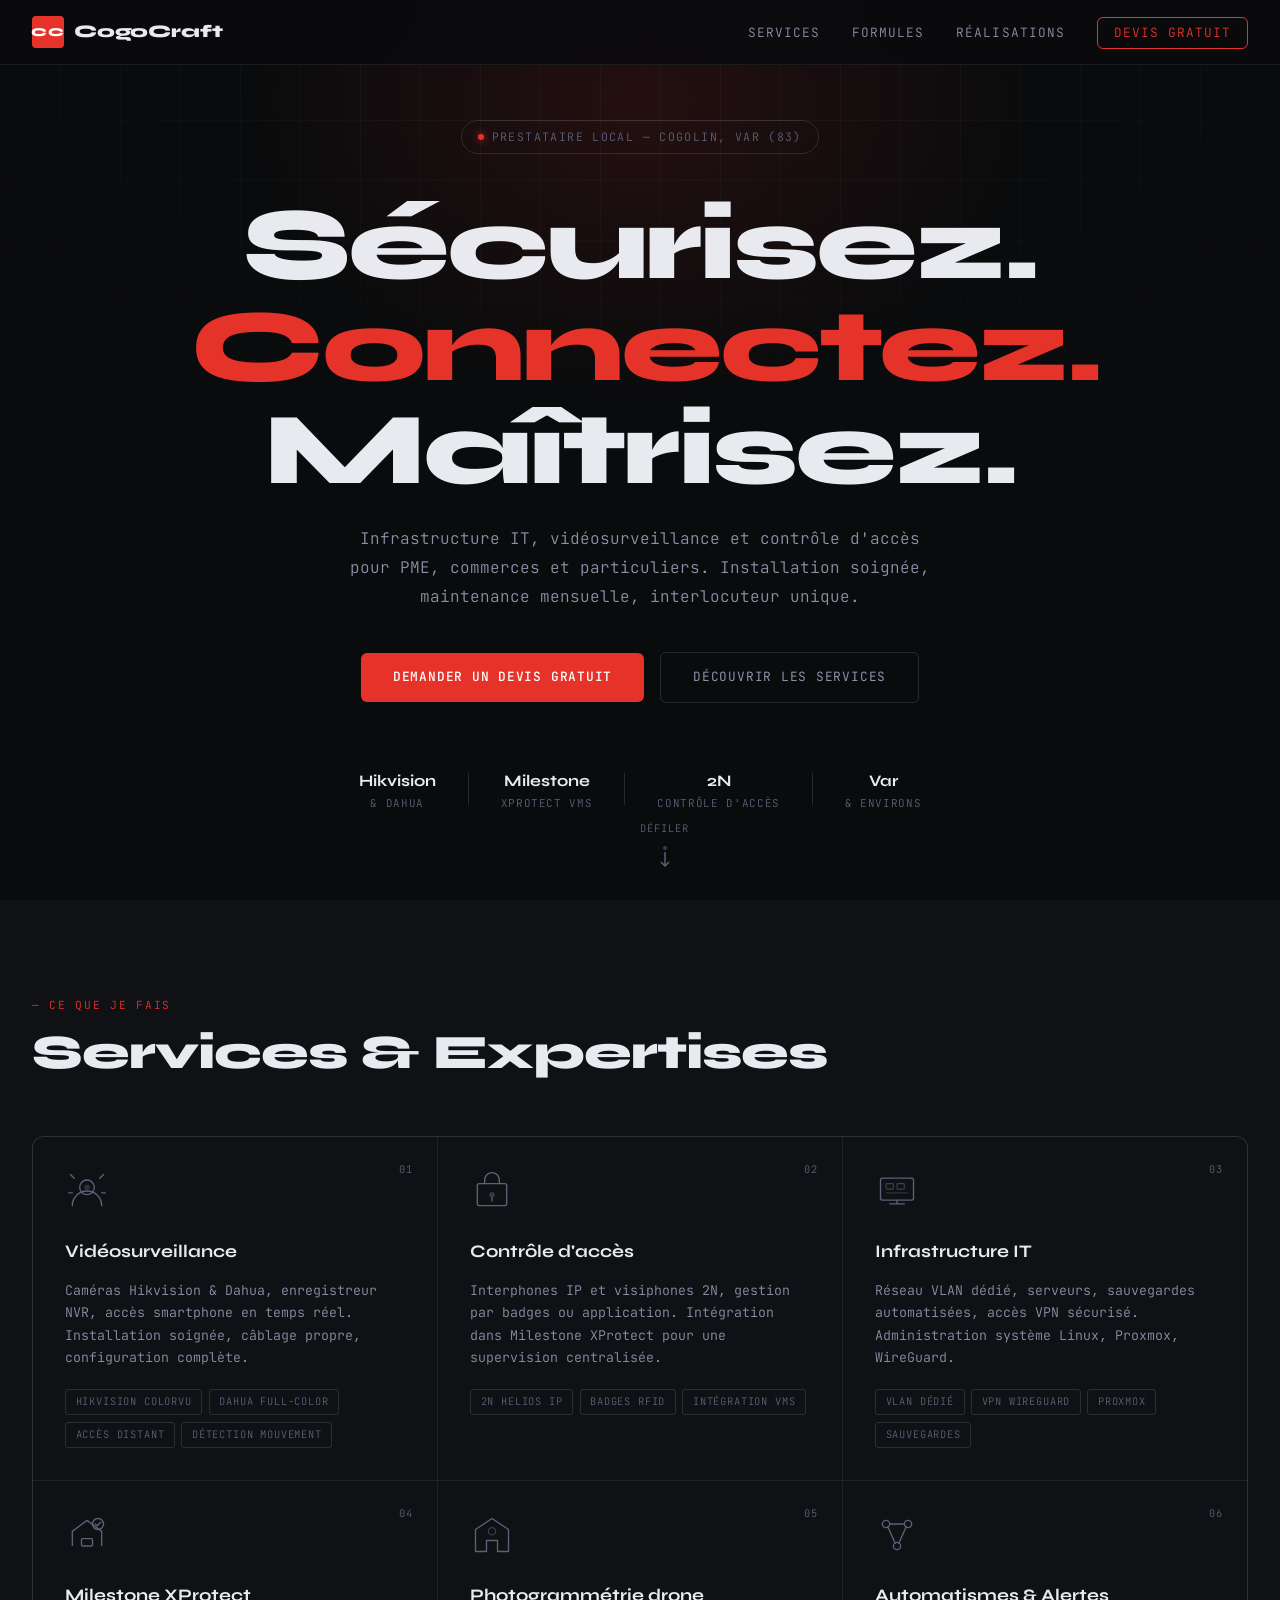
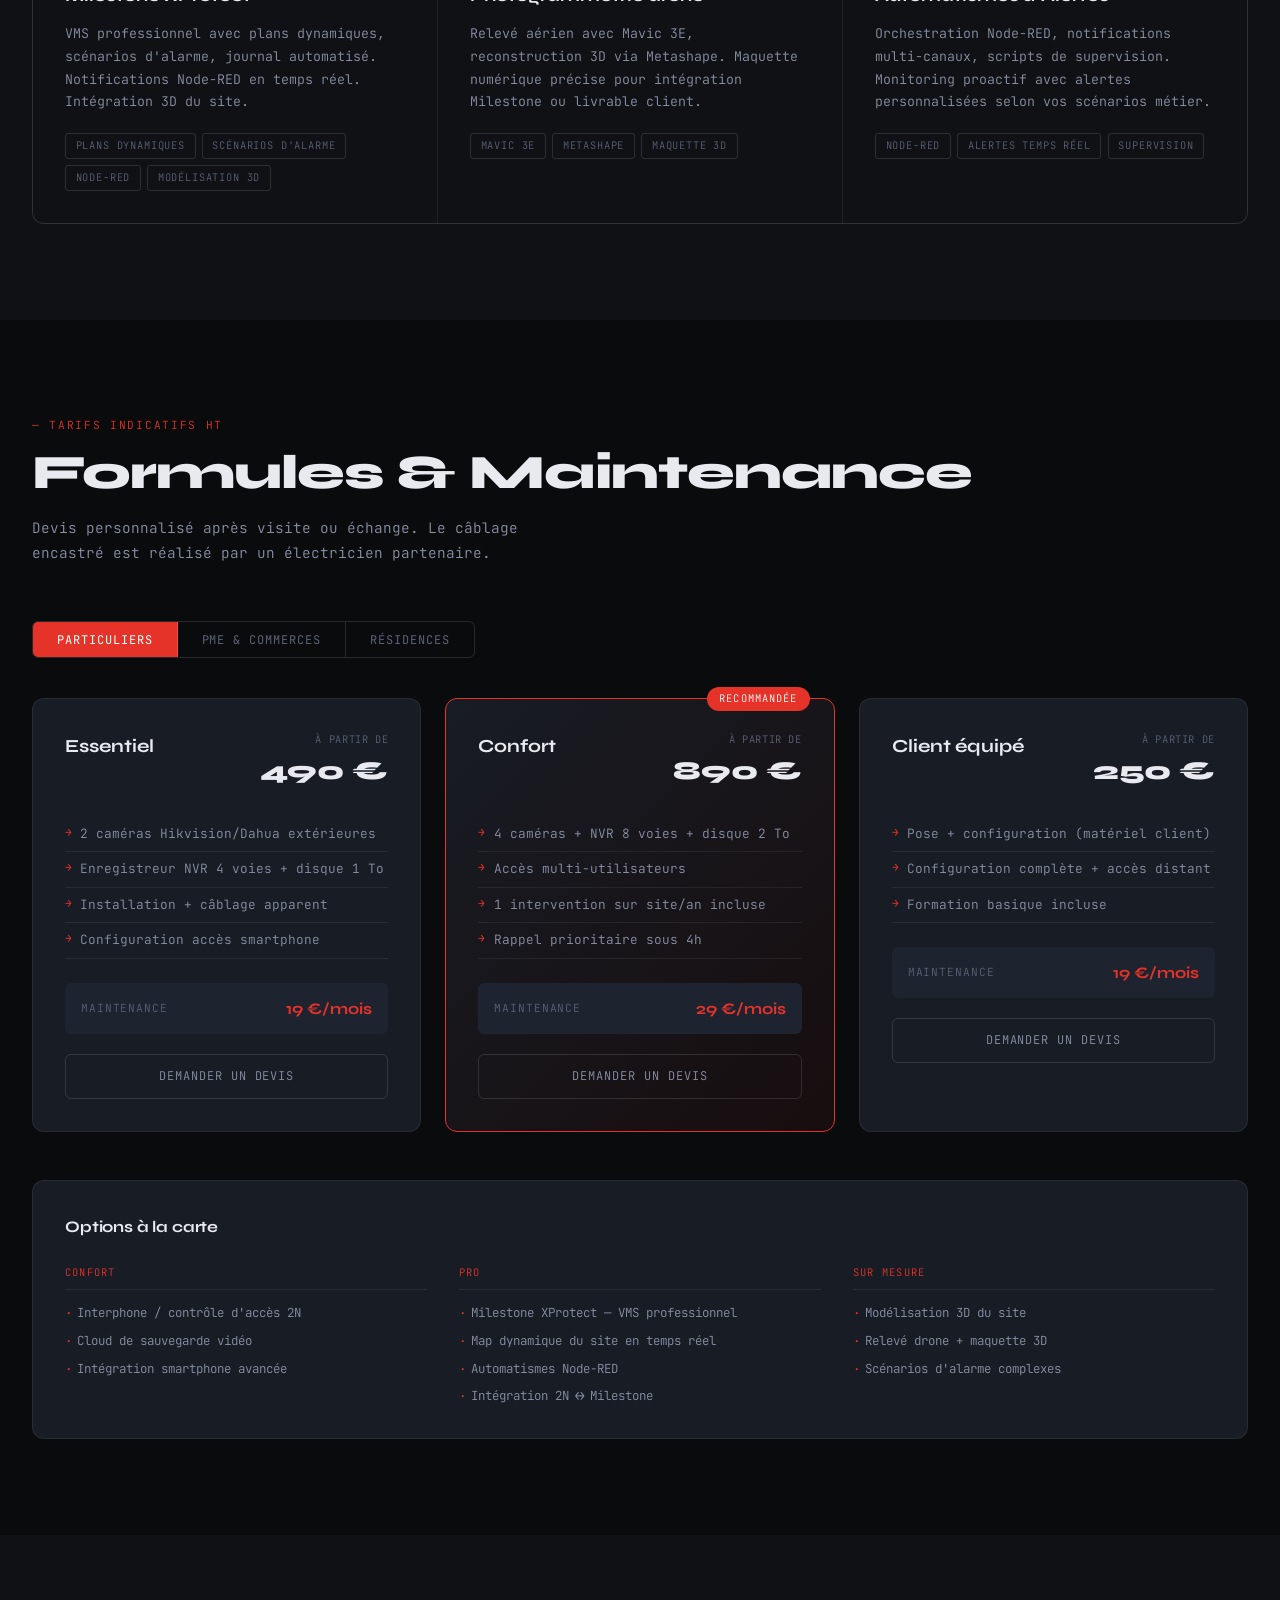
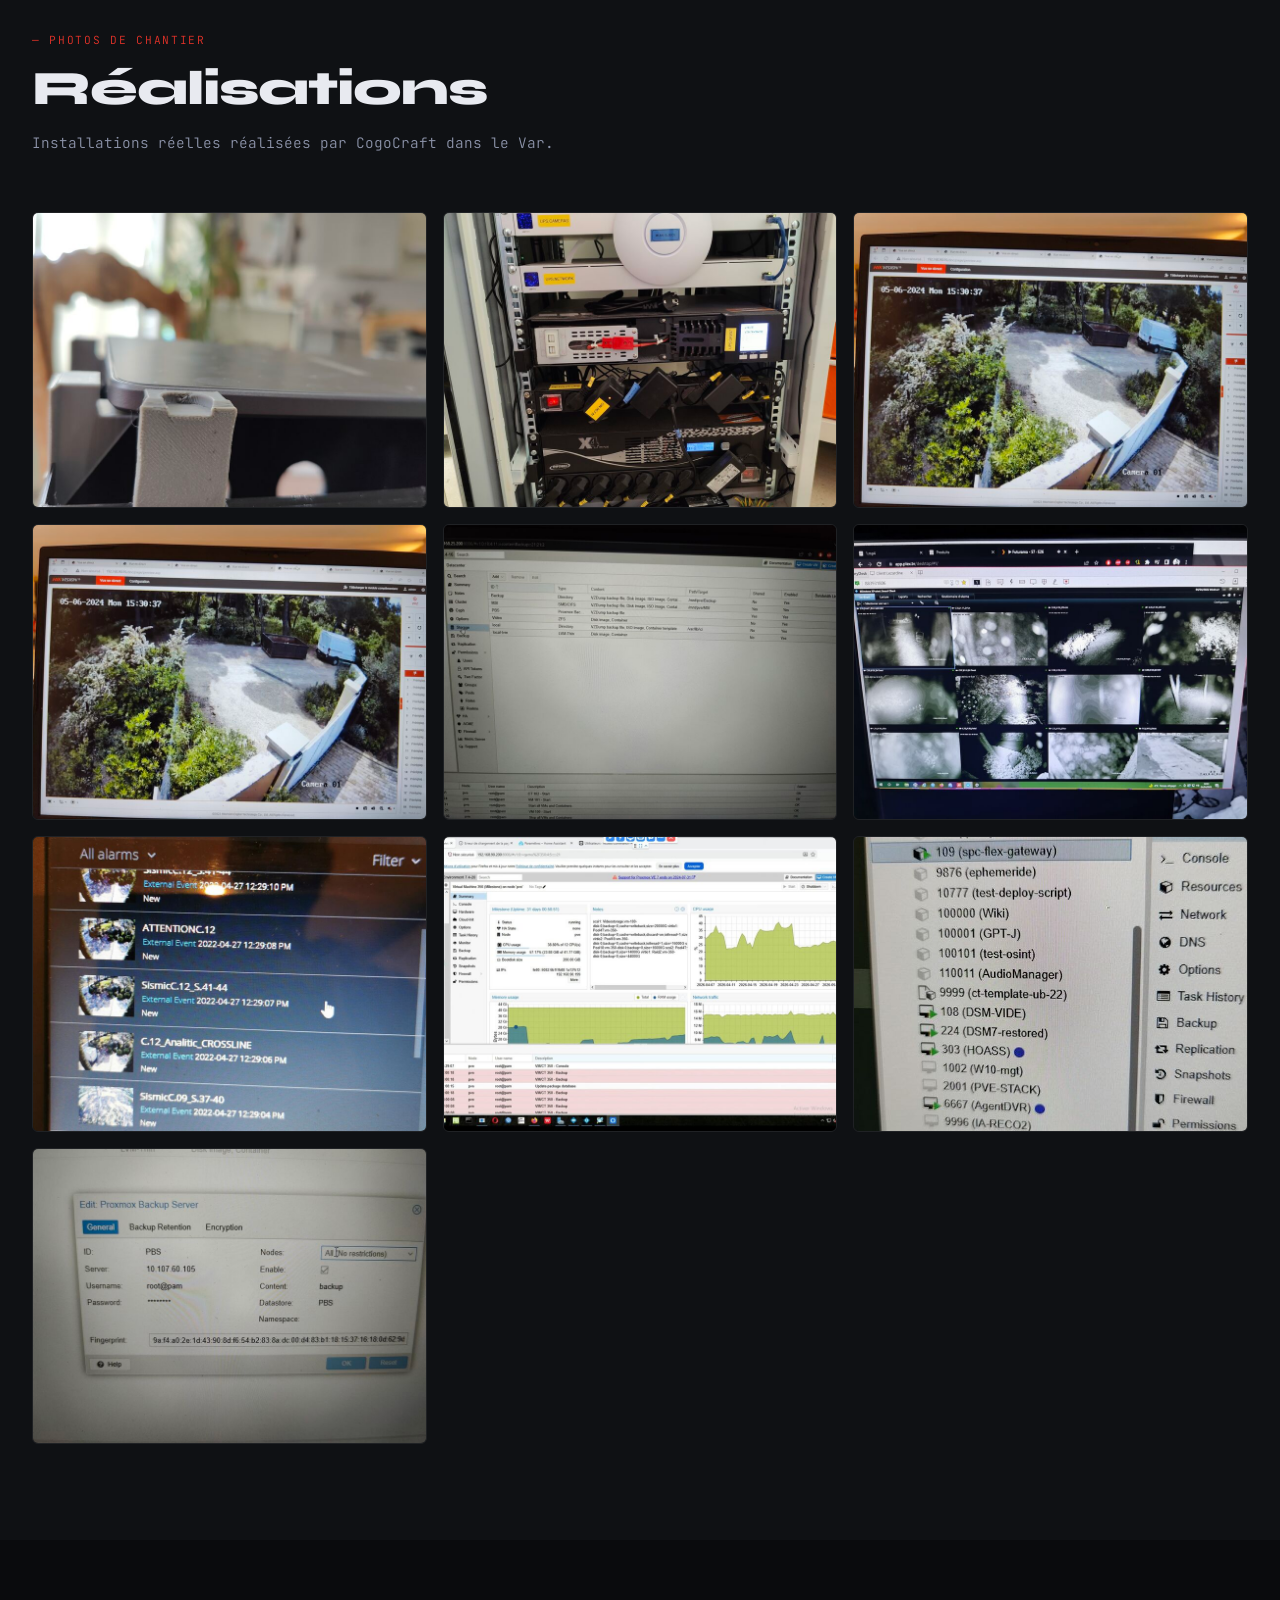
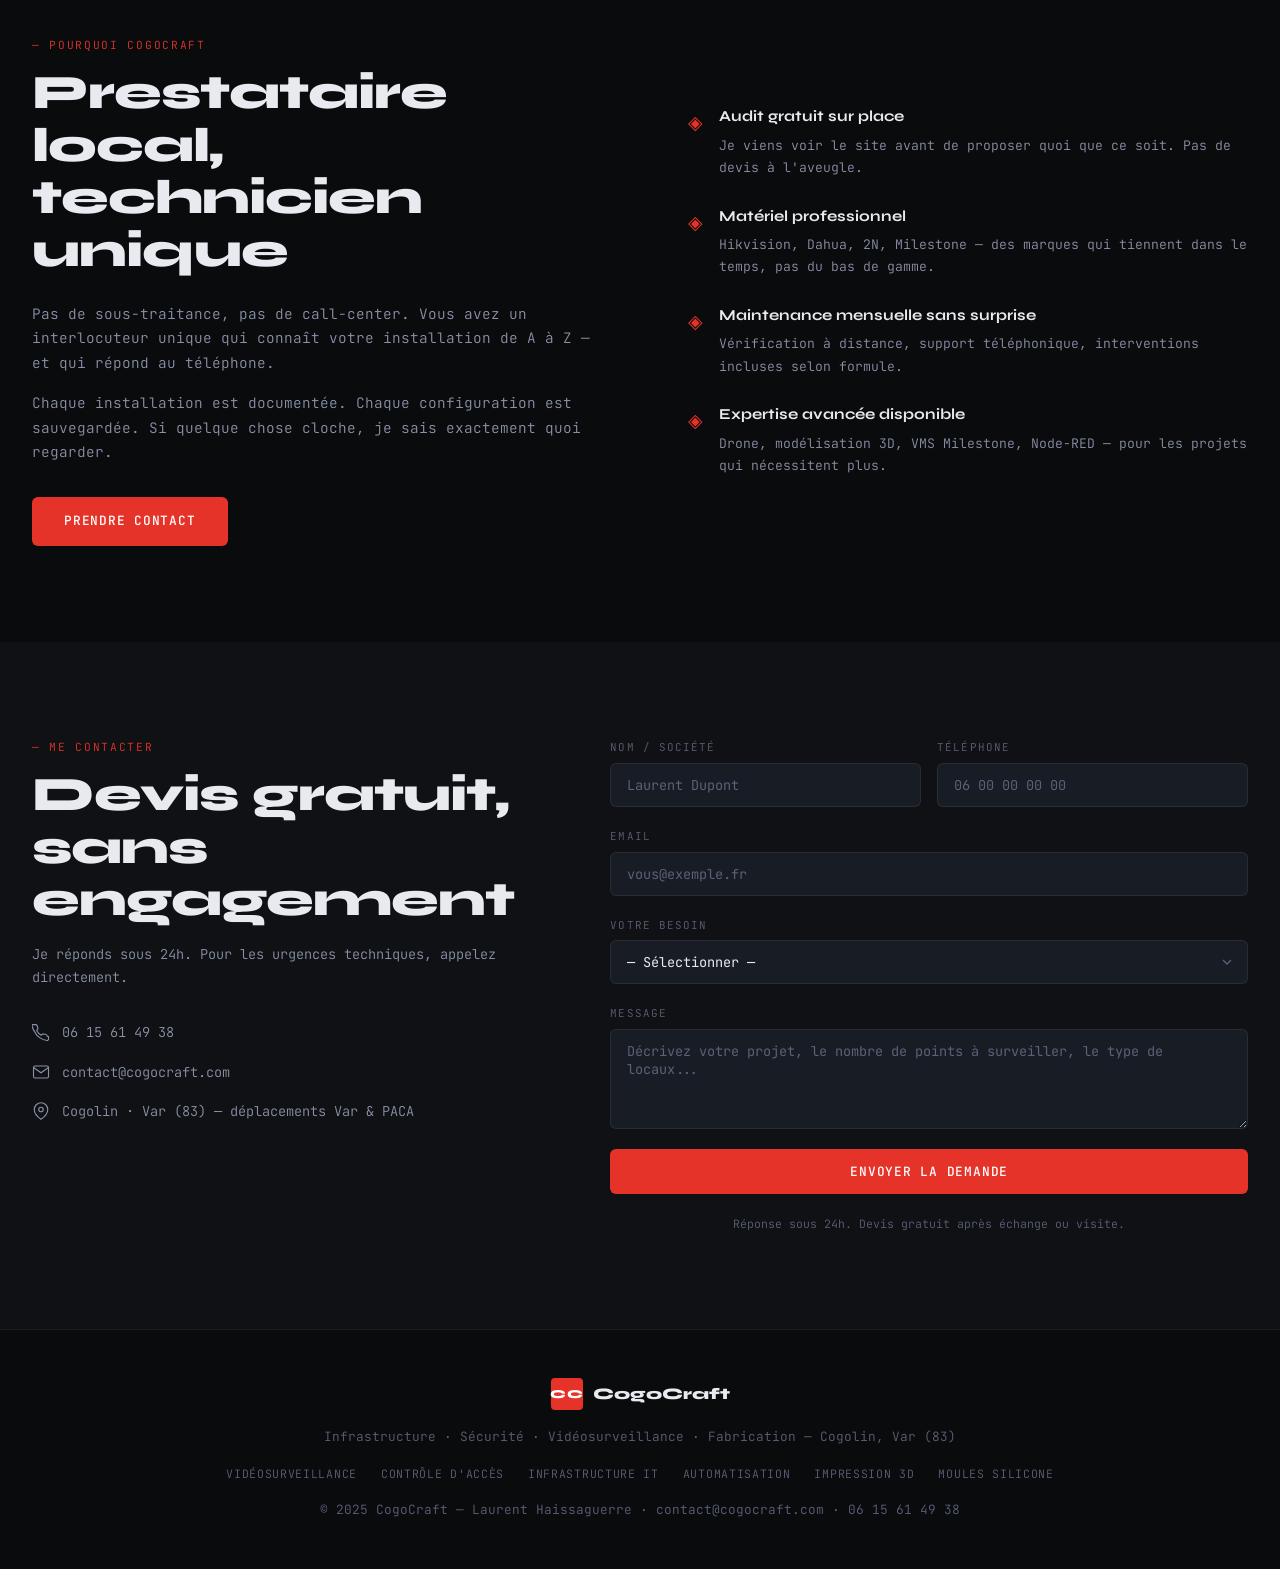
==== commit 8020c385: "v3.6" ====
--- a/index.html
+++ b/index.html
@@ -429,24 +429,46 @@
         <h2>Réalisations</h2>
         <p class="section-desc">Installations réelles réalisées par CogoCraft dans le Var.</p>
       </div>
-      <div class="gallery-grid">
+      <div class="gallery-grid gallery-full">
         <div class="gallery-item" data-src="assets/images/chantier1.jpg">
           <img src="assets/images/chantier1_thumb.jpg" alt="Chantier vidéosurveillance CogoCraft" loading="lazy">
-          <div class="gallery-overlay">
-            <svg viewBox="0 0 24 24" fill="none" stroke="currentColor" stroke-width="1.5"><path d="M15 3h6v6M9 21H3v-6M21 3l-7 7M3 21l7-7"/></svg>
-          </div>
+          <div class="gallery-overlay"><svg viewBox="0 0 24 24" fill="none" stroke="currentColor" stroke-width="1.5"><path d="M15 3h6v6M9 21H3v-6M21 3l-7 7M3 21l7-7"/></svg></div>
         </div>
         <div class="gallery-item" data-src="assets/images/chantier2.jpg">
           <img src="assets/images/chantier2_thumb.jpg" alt="Installation caméras CogoCraft" loading="lazy">
-          <div class="gallery-overlay">
-            <svg viewBox="0 0 24 24" fill="none" stroke="currentColor" stroke-width="1.5"><path d="M15 3h6v6M9 21H3v-6M21 3l-7 7M3 21l7-7"/></svg>
-          </div>
+          <div class="gallery-overlay"><svg viewBox="0 0 24 24" fill="none" stroke="currentColor" stroke-width="1.5"><path d="M15 3h6v6M9 21H3v-6M21 3l-7 7M3 21l7-7"/></svg></div>
         </div>
         <div class="gallery-item" data-src="assets/images/hikvision.jpg">
-          <img src="assets/images/hikvision_thumb.jpg" alt="Interface Hikvision vue en direct" loading="lazy">
-          <div class="gallery-overlay">
-            <svg viewBox="0 0 24 24" fill="none" stroke="currentColor" stroke-width="1.5"><path d="M15 3h6v6M9 21H3v-6M21 3l-7 7M3 21l7-7"/></svg>
-          </div>
+          <img src="assets/images/hikvision_thumb.jpg" alt="Interface Hikvision configuration" loading="lazy">
+          <div class="gallery-overlay"><svg viewBox="0 0 24 24" fill="none" stroke="currentColor" stroke-width="1.5"><path d="M15 3h6v6M9 21H3v-6M21 3l-7 7M3 21l7-7"/></svg></div>
+        </div>
+        <div class="gallery-item" data-src="assets/images/vss/hikvision_live.jpg">
+          <img src="assets/images/vss/hikvision_live_thumb.jpg" alt="Interface Hikvision vue en direct" loading="lazy">
+          <div class="gallery-overlay"><svg viewBox="0 0 24 24" fill="none" stroke="currentColor" stroke-width="1.5"><path d="M15 3h6v6M9 21H3v-6M21 3l-7 7M3 21l7-7"/></svg></div>
+        </div>
+        <div class="gallery-item" data-src="assets/images/vss/milestone_live.jpg">
+          <img src="assets/images/vss/milestone_live_thumb.jpg" alt="Milestone XProtect Smart Client" loading="lazy">
+          <div class="gallery-overlay"><svg viewBox="0 0 24 24" fill="none" stroke="currentColor" stroke-width="1.5"><path d="M15 3h6v6M9 21H3v-6M21 3l-7 7M3 21l7-7"/></svg></div>
+        </div>
+        <div class="gallery-item" data-src="assets/images/vss/milestone_vue.jpg">
+          <img src="assets/images/vss/milestone_vue_thumb.jpg" alt="Milestone XProtect multi-caméras" loading="lazy">
+          <div class="gallery-overlay"><svg viewBox="0 0 24 24" fill="none" stroke="currentColor" stroke-width="1.5"><path d="M15 3h6v6M9 21H3v-6M21 3l-7 7M3 21l7-7"/></svg></div>
+        </div>
+        <div class="gallery-item" data-src="assets/images/vss/milestone_alarmes.jpg">
+          <img src="assets/images/vss/milestone_alarmes_thumb.jpg" alt="Milestone XProtect journal d'alarmes" loading="lazy">
+          <div class="gallery-overlay"><svg viewBox="0 0 24 24" fill="none" stroke="currentColor" stroke-width="1.5"><path d="M15 3h6v6M9 21H3v-6M21 3l-7 7M3 21l7-7"/></svg></div>
+        </div>
+        <div class="gallery-item" data-src="assets/images/infra/proxmox_milestone.jpg">
+          <img src="assets/images/infra/proxmox_milestone_thumb.jpg" alt="Proxmox VE cluster avec VM Milestone" loading="lazy">
+          <div class="gallery-overlay"><svg viewBox="0 0 24 24" fill="none" stroke="currentColor" stroke-width="1.5"><path d="M15 3h6v6M9 21H3v-6M21 3l-7 7M3 21l7-7"/></svg></div>
+        </div>
+        <div class="gallery-item" data-src="assets/images/infra/proxmox_stockage.jpg">
+          <img src="assets/images/infra/proxmox_stockage_thumb.jpg" alt="Proxmox stockage et sauvegardes" loading="lazy">
+          <div class="gallery-overlay"><svg viewBox="0 0 24 24" fill="none" stroke="currentColor" stroke-width="1.5"><path d="M15 3h6v6M9 21H3v-6M21 3l-7 7M3 21l7-7"/></svg></div>
+        </div>
+        <div class="gallery-item" data-src="assets/images/infra/proxmox_backup.jpg">
+          <img src="assets/images/infra/proxmox_backup_thumb.jpg" alt="Proxmox Backup Server" loading="lazy">
+          <div class="gallery-overlay"><svg viewBox="0 0 24 24" fill="none" stroke="currentColor" stroke-width="1.5"><path d="M15 3h6v6M9 21H3v-6M21 3l-7 7M3 21l7-7"/></svg></div>
         </div>
       </div>
     </div>
--- a/assets/css/style.css
+++ b/assets/css/style.css
@@ -880,3 +880,21 @@
   .page-hero { padding: 7rem 1.25rem 3.5rem; }
   .detail-section { padding: 3rem 1.25rem; }
 }
+
+/* ===========================
+   GALERIE GRANDE (pages service)
+   =========================== */
+.gallery-section { margin-bottom: 3rem; }
+.gallery-section h2 {
+  font-family: var(--font-head); font-size: 1.6rem;
+  font-weight: 800; margin-bottom: 1.5rem;
+}
+.gallery-lg {
+  grid-template-columns: repeat(3, 1fr);
+}
+@media (max-width: 768px) {
+  .gallery-lg { grid-template-columns: 1fr 1fr; }
+}
+@media (max-width: 480px) {
+  .gallery-lg { grid-template-columns: 1fr; }
+}
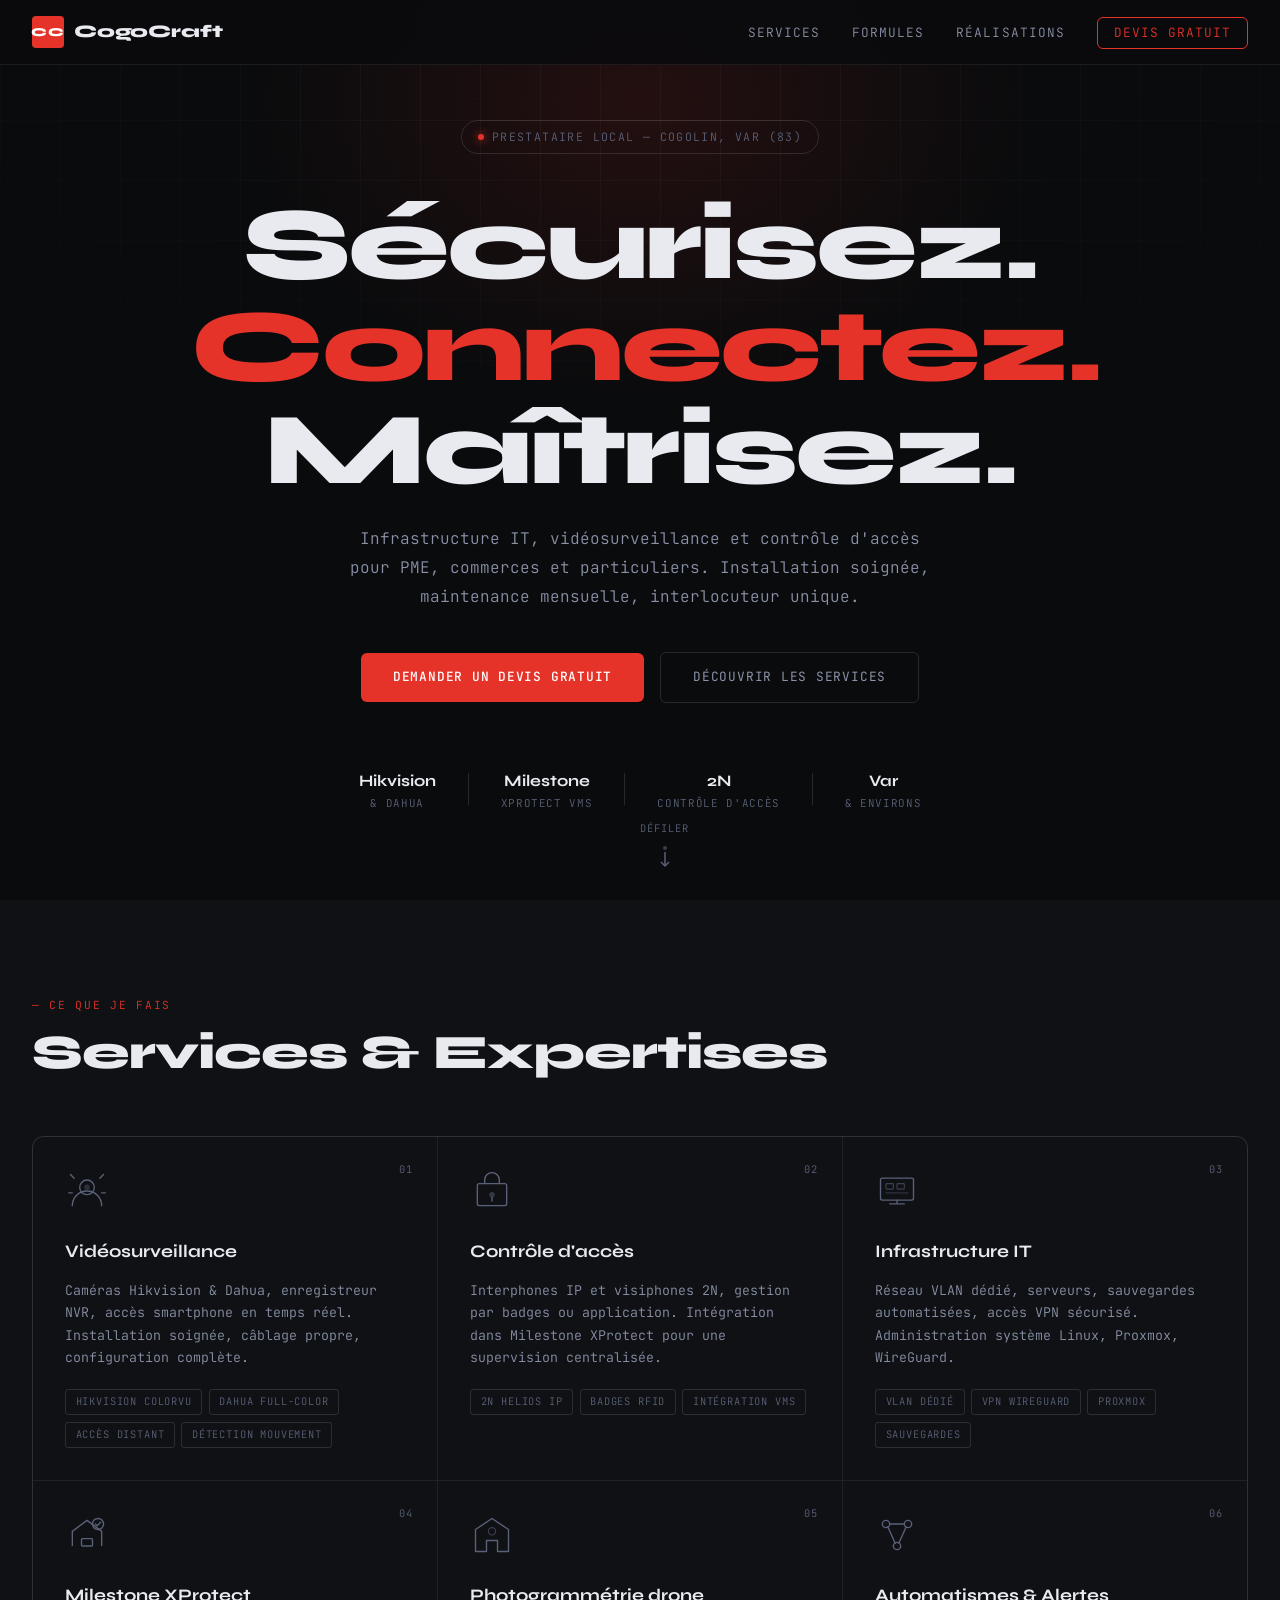
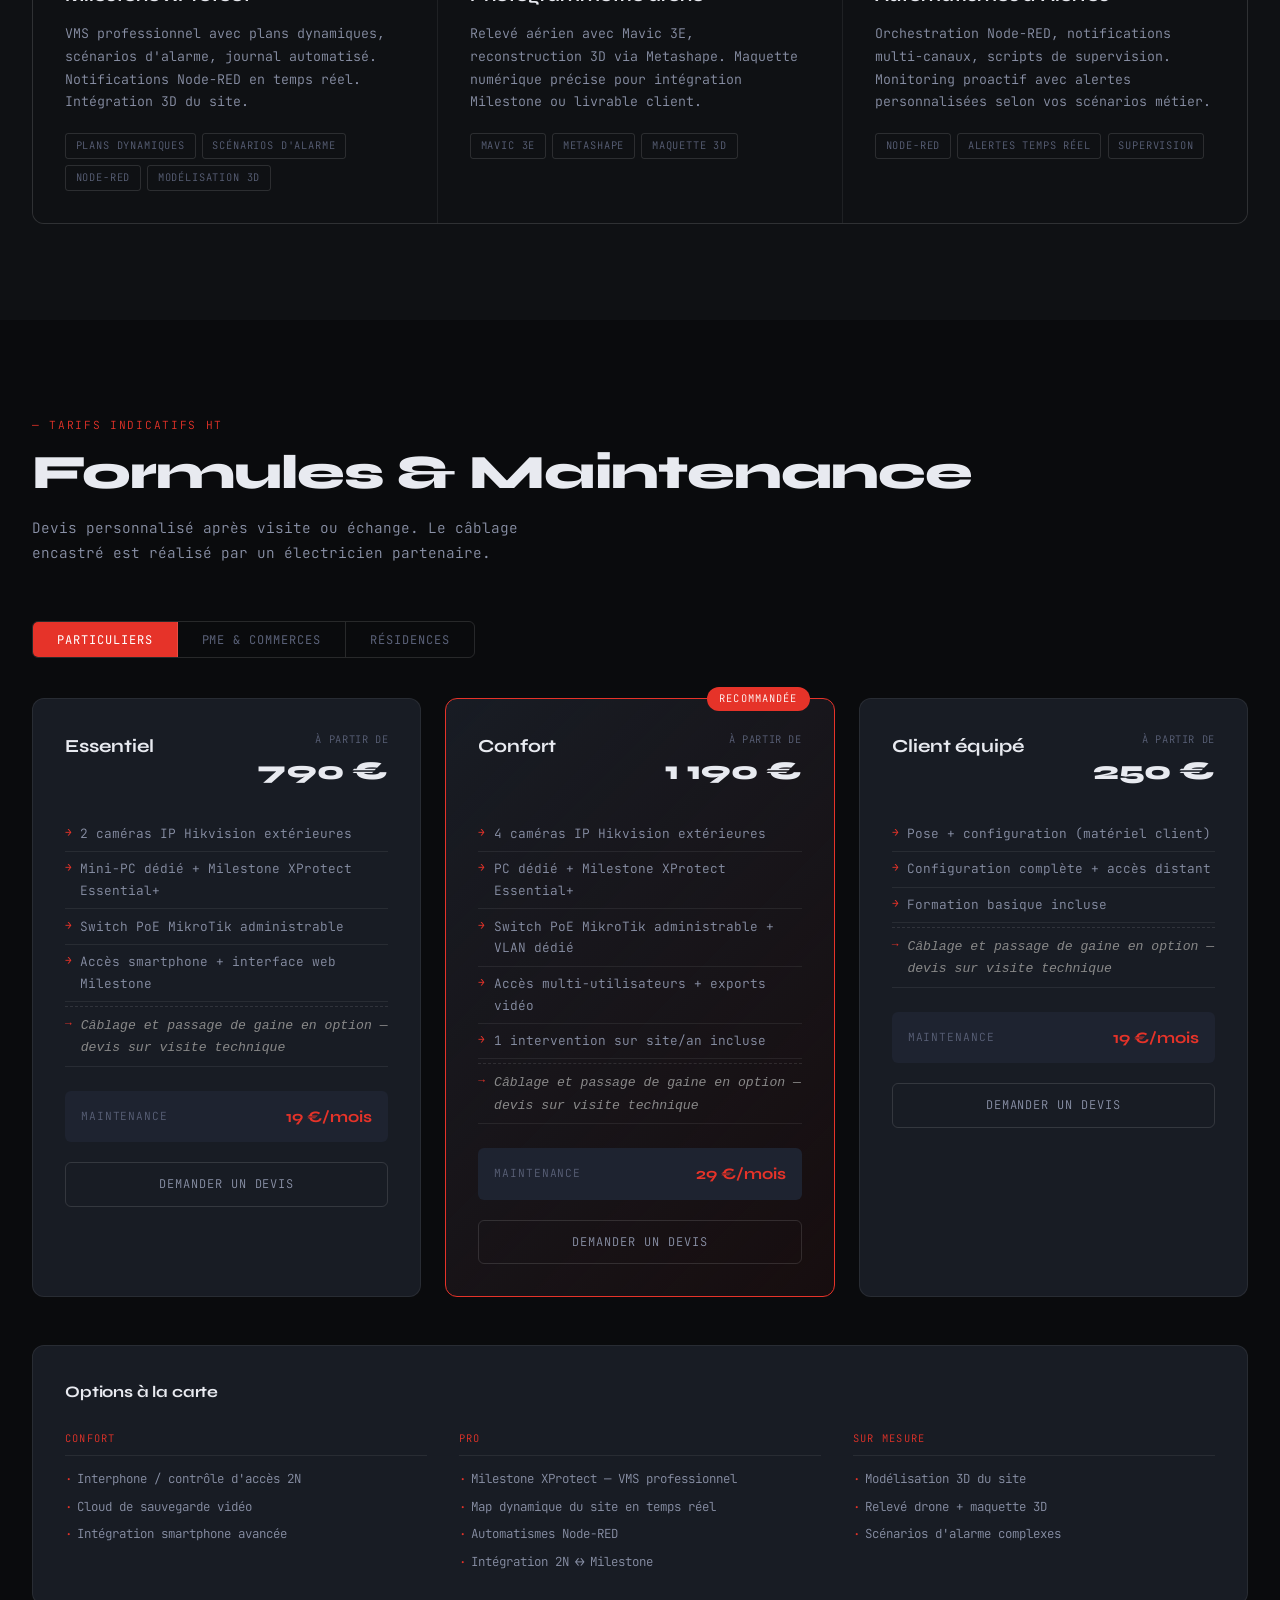
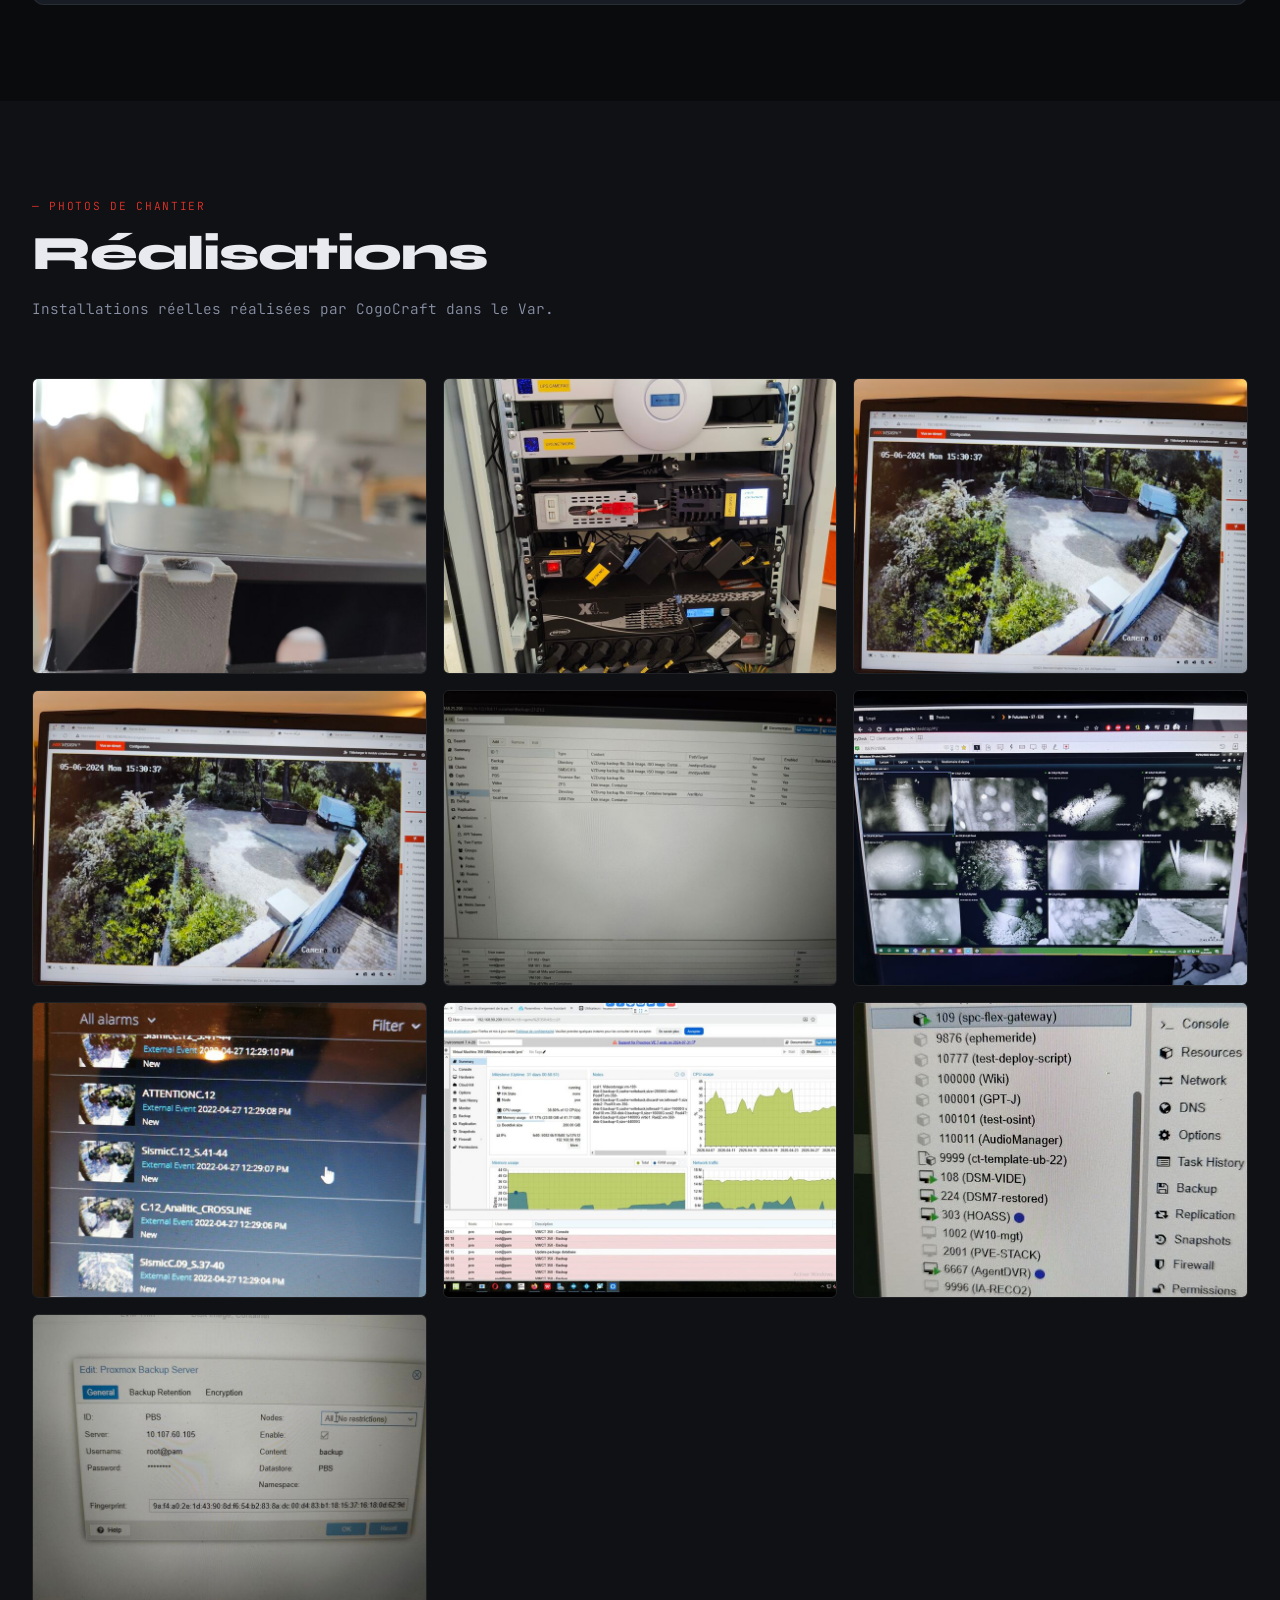
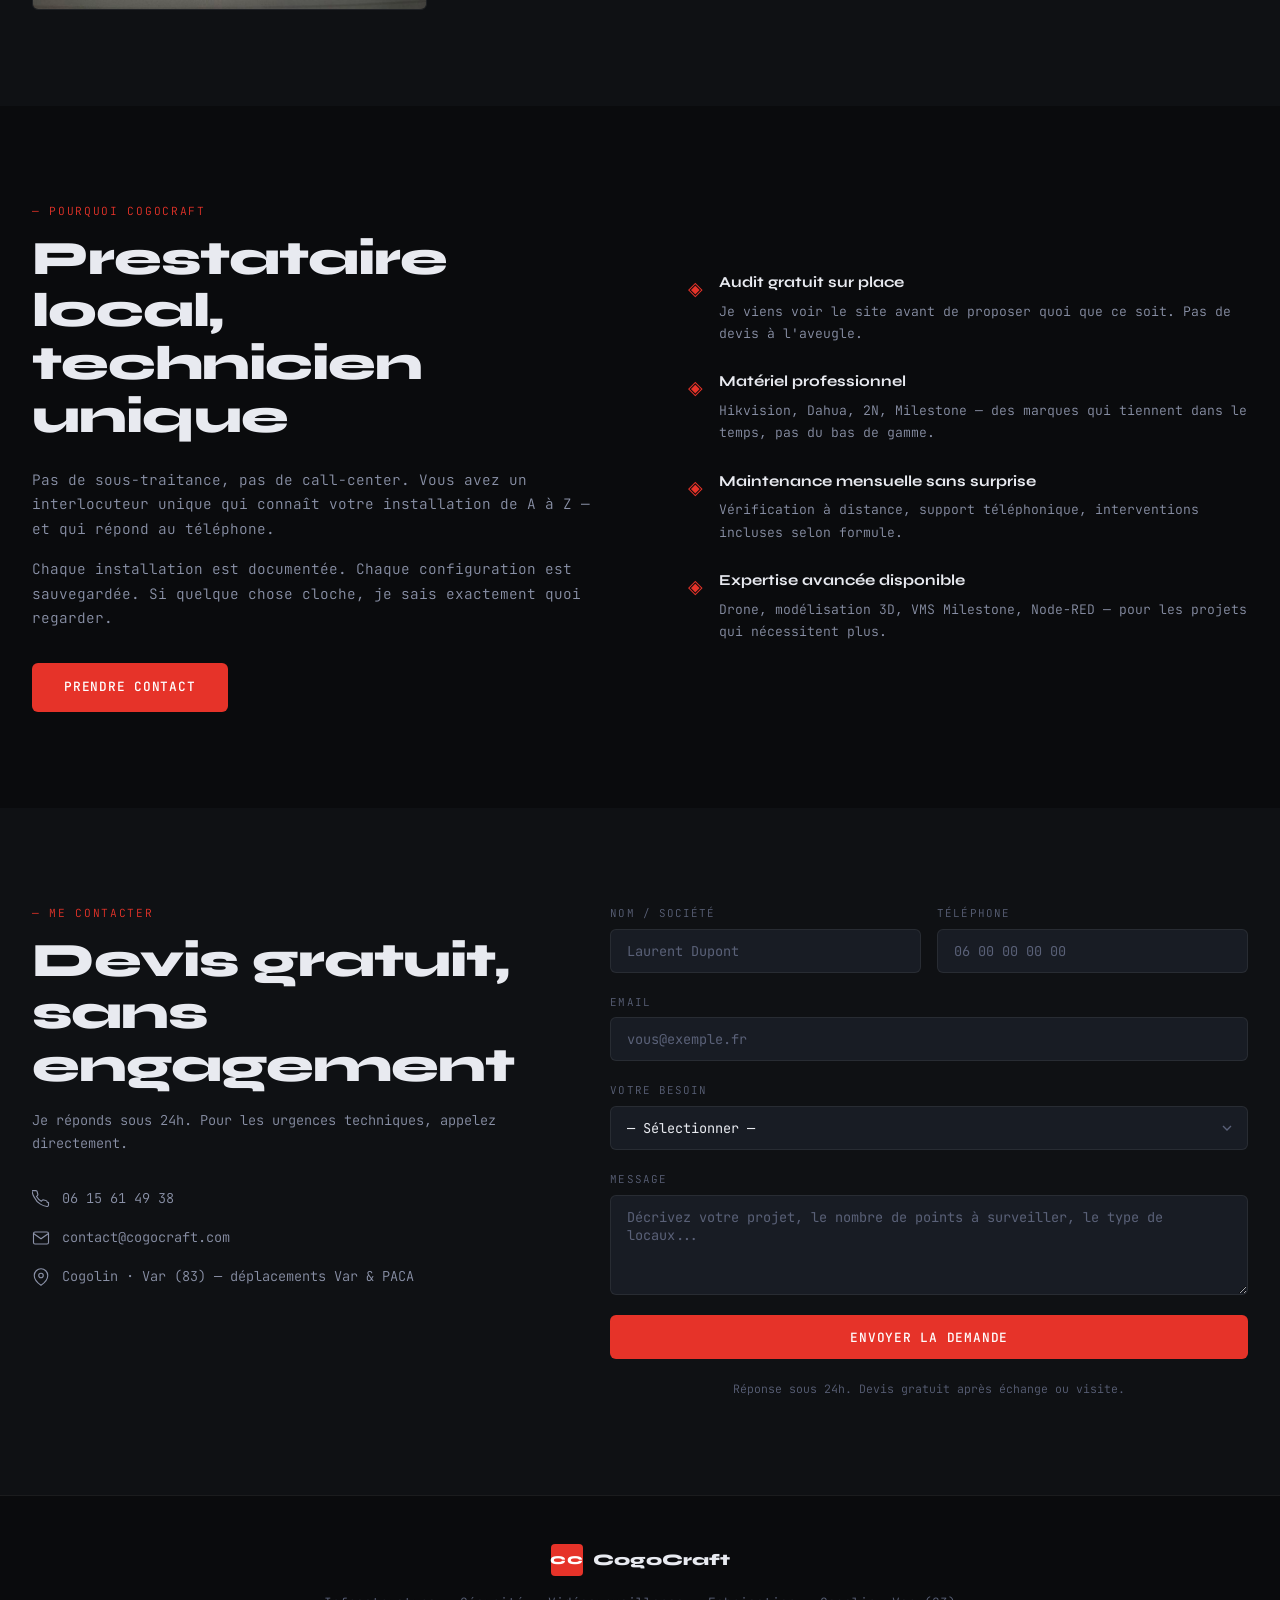
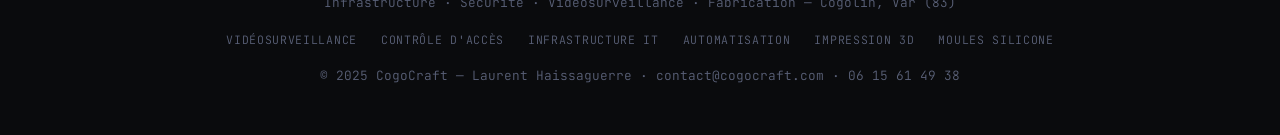
==== commit 522b7237: "v3.7" ====
--- a/index.html
+++ b/index.html
@@ -248,14 +248,15 @@
               <span class="formule-label">Essentiel</span>
               <div class="formule-price">
                 <span class="price-from">à partir de</span>
-                <span class="price-val">490 €</span>
+                <span class="price-val">790 €</span>
               </div>
             </div>
             <ul class="formule-items">
-              <li>2 caméras Hikvision/Dahua extérieures</li>
-              <li>Enregistreur NVR 4 voies + disque 1 To</li>
-              <li>Installation + câblage apparent</li>
-              <li>Configuration accès smartphone</li>
+              <li>2 caméras IP Hikvision extérieures</li>
+              <li>Mini-PC dédié + Milestone XProtect Essential+</li>
+              <li>Switch PoE MikroTik administrable</li>
+              <li>Accès smartphone + interface web Milestone</li>
+              <li class="formule-option">Câblage et passage de gaine en option — devis sur visite technique</li>
             </ul>
             <div class="formule-maintenance">
               <span class="maint-label">Maintenance</span>
@@ -270,14 +271,16 @@
               <span class="formule-label">Confort</span>
               <div class="formule-price">
                 <span class="price-from">à partir de</span>
-                <span class="price-val">890 €</span>
+                <span class="price-val">1 190 €</span>
               </div>
             </div>
             <ul class="formule-items">
-              <li>4 caméras + NVR 8 voies + disque 2 To</li>
-              <li>Accès multi-utilisateurs</li>
+              <li>4 caméras IP Hikvision extérieures</li>
+              <li>PC dédié + Milestone XProtect Essential+</li>
+              <li>Switch PoE MikroTik administrable + VLAN dédié</li>
+              <li>Accès multi-utilisateurs + exports vidéo</li>
               <li>1 intervention sur site/an incluse</li>
-              <li>Rappel prioritaire sous 4h</li>
+              <li class="formule-option">Câblage et passage de gaine en option — devis sur visite technique</li>
             </ul>
             <div class="formule-maintenance">
               <span class="maint-label">Maintenance</span>
@@ -298,6 +301,7 @@
               <li>Pose + configuration (matériel client)</li>
               <li>Configuration complète + accès distant</li>
               <li>Formation basique incluse</li>
+              <li class="formule-option">Câblage et passage de gaine en option — devis sur visite technique</li>
             </ul>
             <div class="formule-maintenance">
               <span class="maint-label">Maintenance</span>
@@ -316,15 +320,16 @@
               <span class="formule-label">Sécurité PME</span>
               <div class="formule-price">
                 <span class="price-from">à partir de</span>
-                <span class="price-val">1 200 €</span>
+                <span class="price-val">1 600 €</span>
               </div>
             </div>
             <ul class="formule-items">
-              <li>4 à 6 caméras selon surface</li>
-              <li>NVR professionnel + stockage adapté</li>
-              <li>1 contrôle d'accès 2N entrée principale</li>
-              <li>Réseau VLAN dédié</li>
+              <li>4 à 6 caméras IP Hikvision selon surface</li>
+              <li>Proxmox + VM Milestone XProtect Essential+</li>
+              <li>Switch PoE MikroTik — VLAN surveillance isolé</li>
+              <li>Snapshots, backup automatique, reprise rapide</li>
               <li>2 interventions/an incluses</li>
+              <li class="formule-option">Câblage et passage de gaine en option — devis sur visite technique</li>
             </ul>
             <div class="formule-maintenance">
               <span class="maint-label">Maintenance</span>
@@ -339,15 +344,17 @@
               <span class="formule-label">Sécurité PME+</span>
               <div class="formule-price">
                 <span class="price-from">à partir de</span>
-                <span class="price-val">2 200 €</span>
+                <span class="price-val">2 800 €</span>
               </div>
             </div>
             <ul class="formule-items">
-              <li>Caméras étendues + 2 points d'accès 2N</li>
-              <li>Serveur NVR dédié</li>
-              <li>Monitoring centralisé</li>
+              <li>Caméras étendues + contrôle d'accès 2N</li>
+              <li>Proxmox HA + VM Milestone XProtect</li>
+              <li>Switch PoE MikroTik — routing + VLAN multi-sites</li>
+              <li>Monitoring centralisé, haute disponibilité</li>
               <li>Astreinte soirs et week-end</li>
               <li>Interventions illimitées incluses</li>
+              <li class="formule-option">Câblage et passage de gaine en option — devis sur visite technique</li>
             </ul>
             <div class="formule-maintenance">
               <span class="maint-label">Maintenance</span>
--- a/assets/css/style.css
+++ b/assets/css/style.css
@@ -898,3 +898,13 @@
 @media (max-width: 480px) {
   .gallery-lg { grid-template-columns: 1fr; }
 }
+
+/* Mention option câblage */
+.formule-option {
+  color: var(--clr-muted, #888) !important;
+  font-size: 0.82rem !important;
+  font-style: italic;
+  border-top: 1px dashed rgba(255,255,255,0.1) !important;
+  padding-top: 0.5rem !important;
+  margin-top: 0.25rem !important;
+}
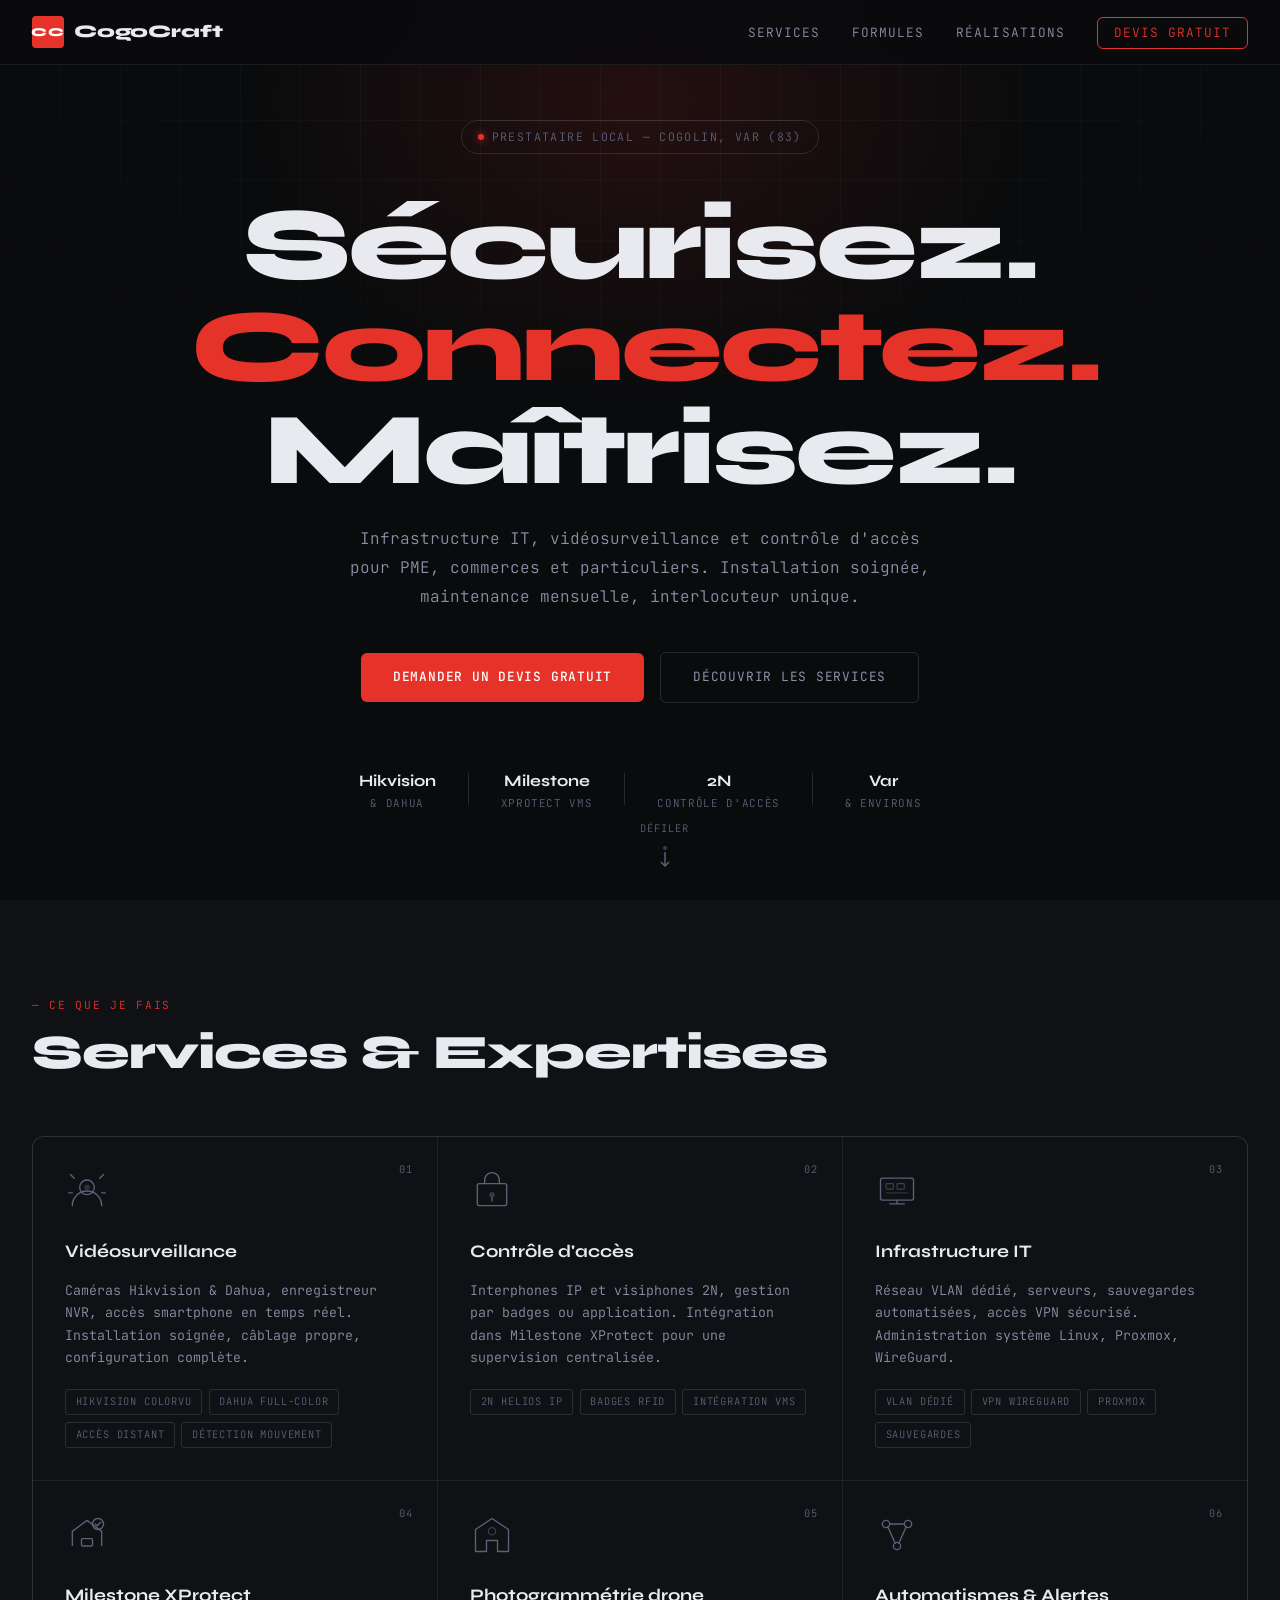
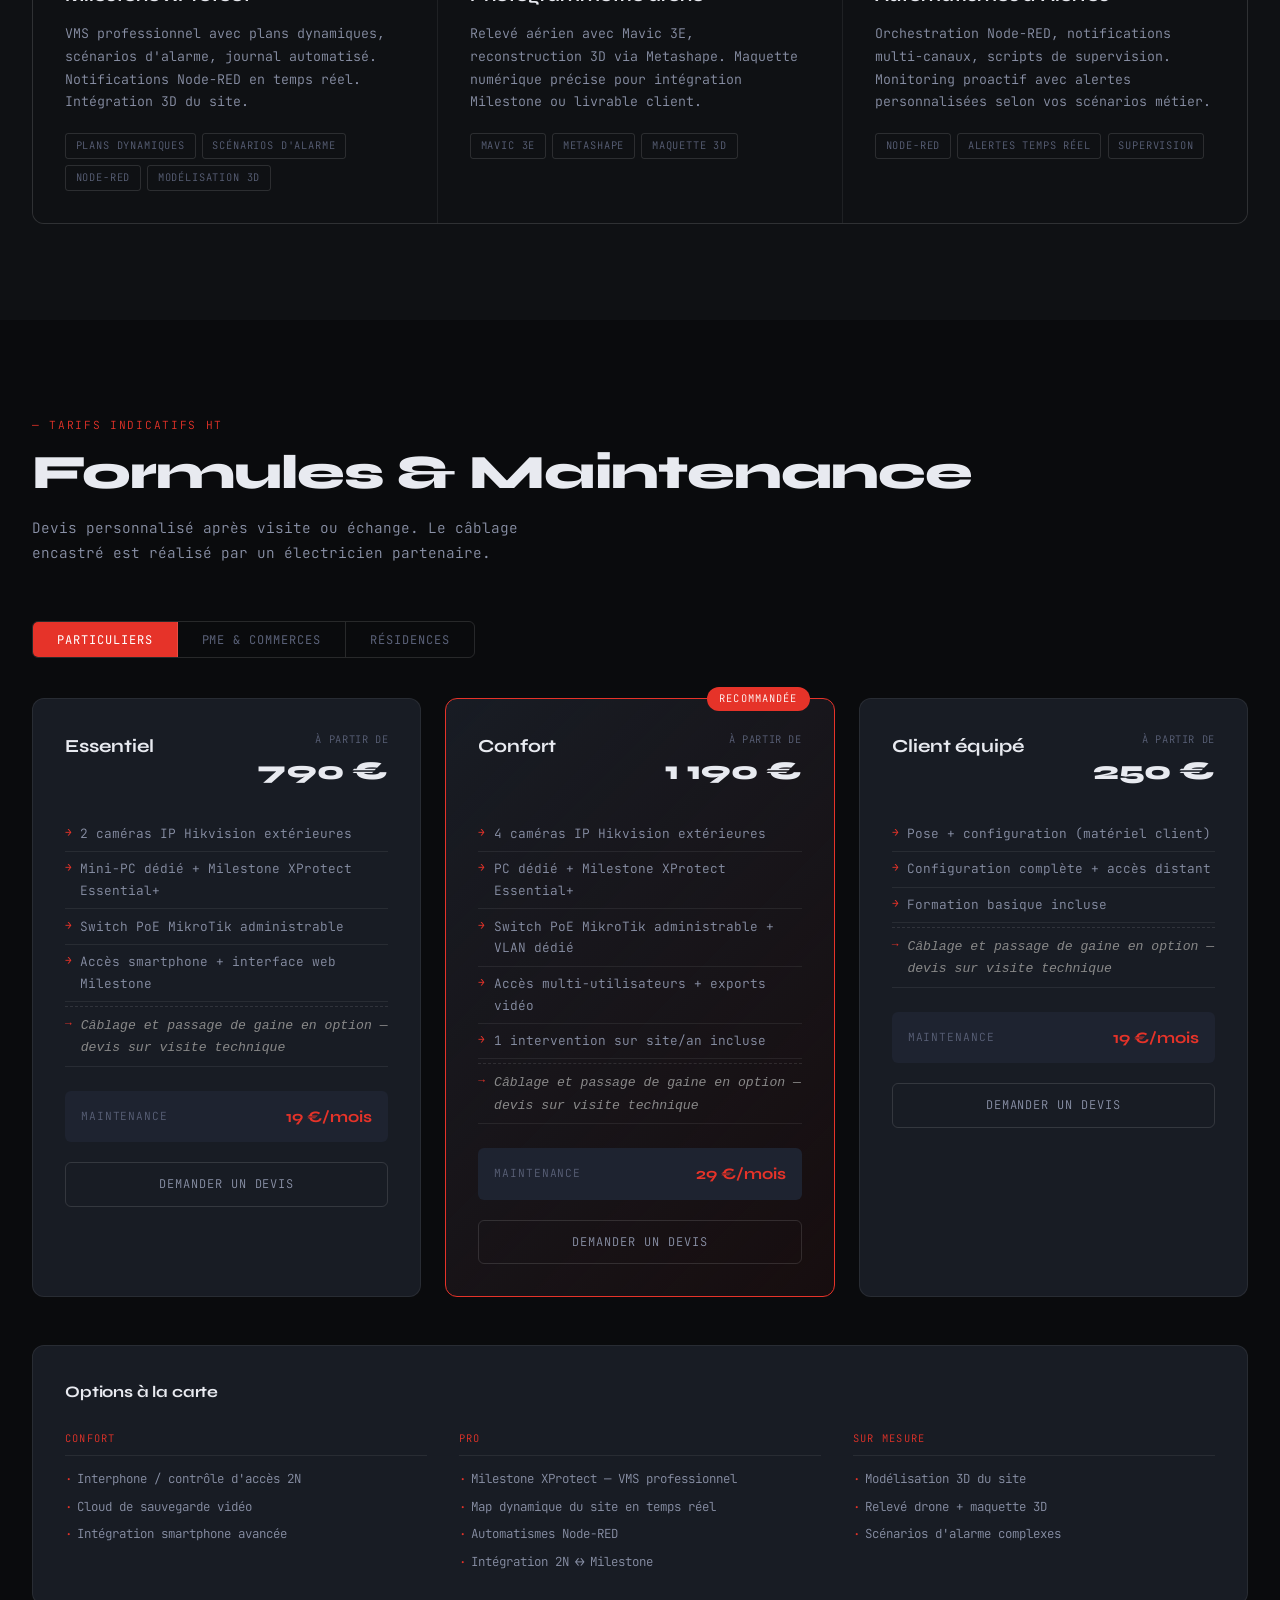
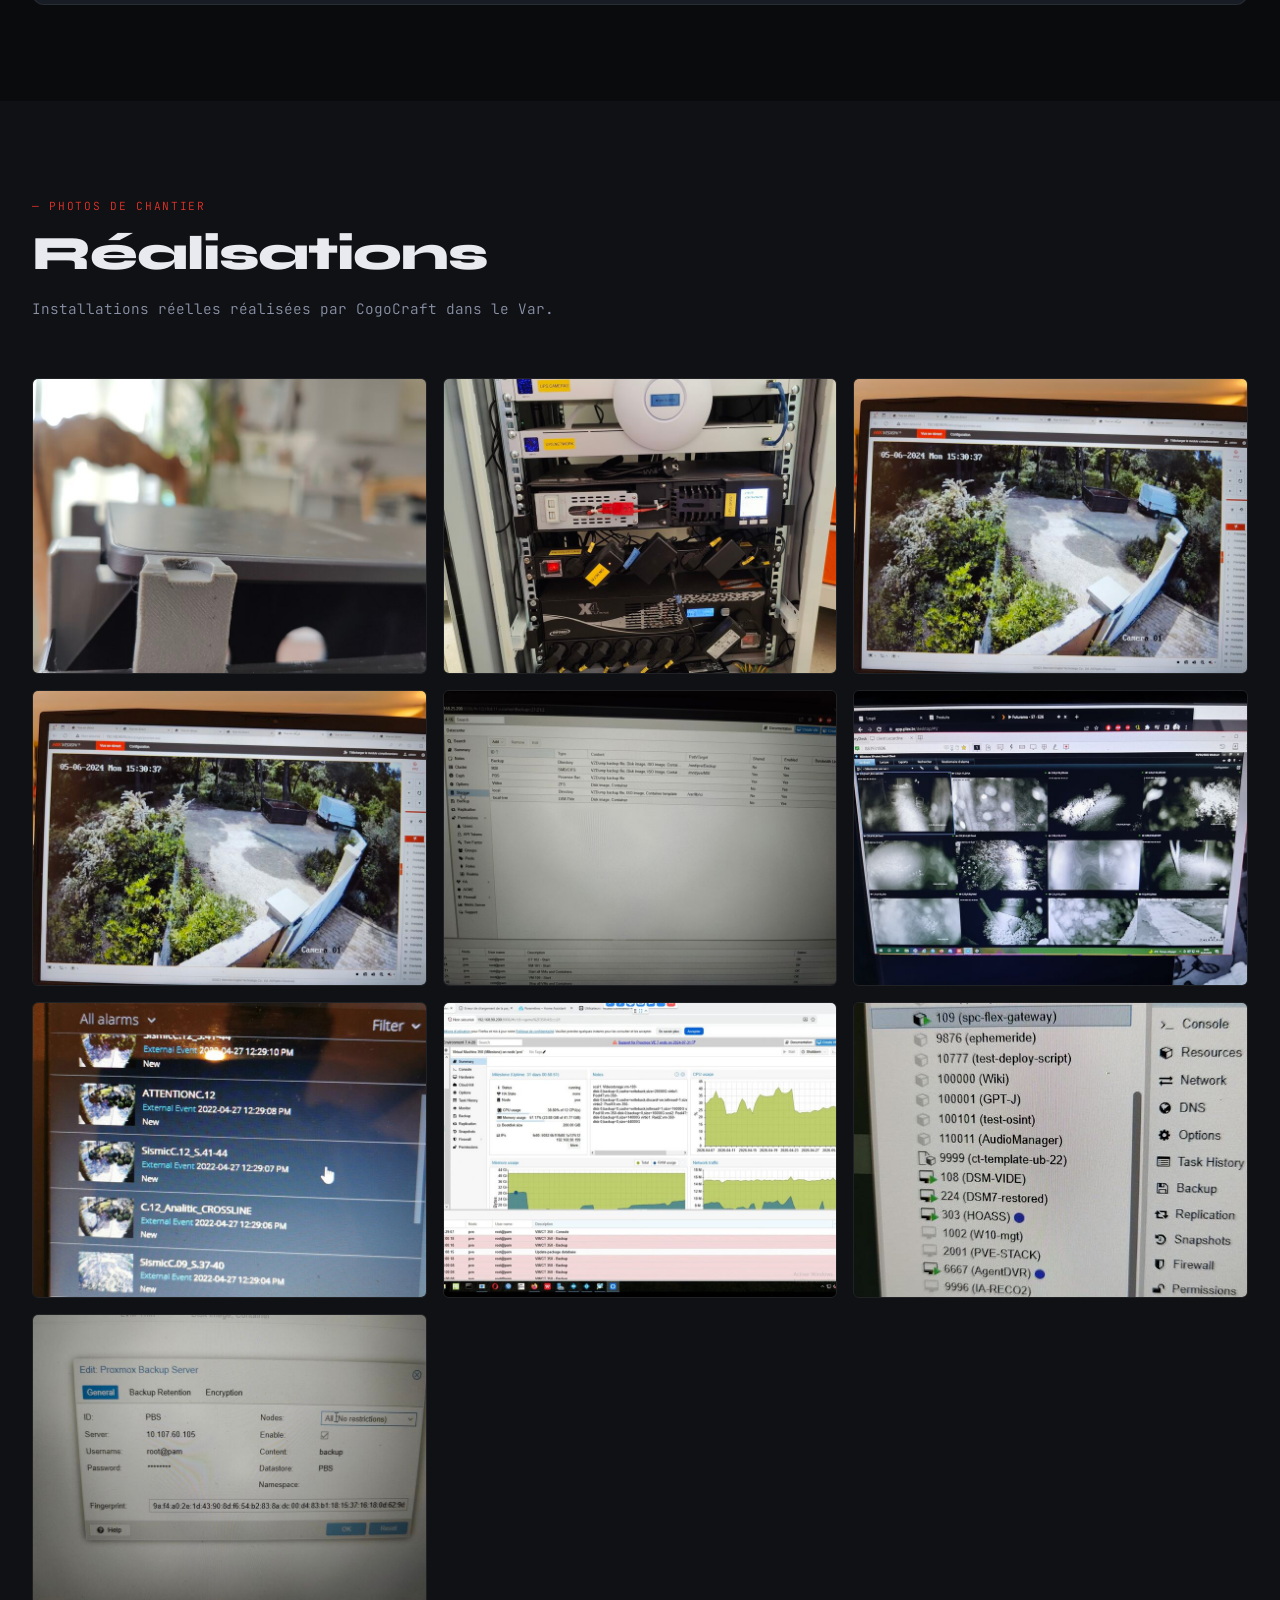
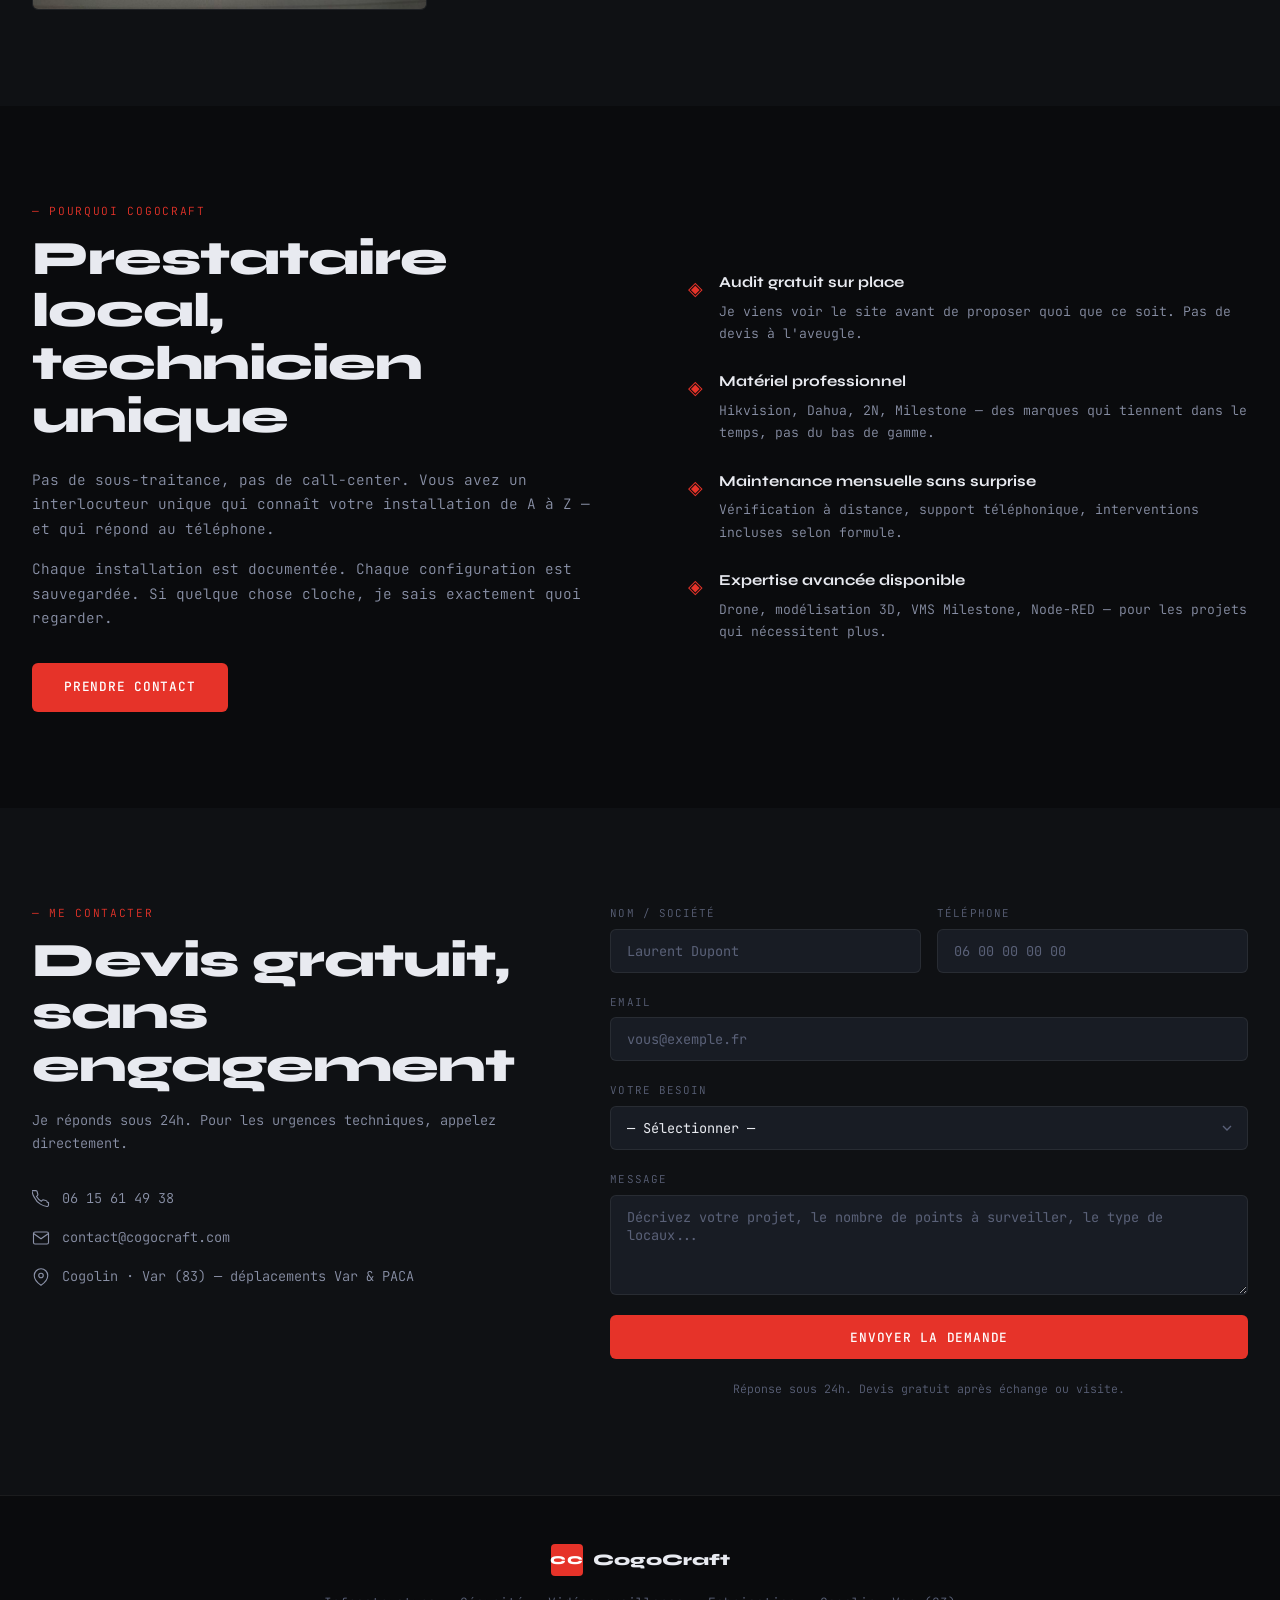
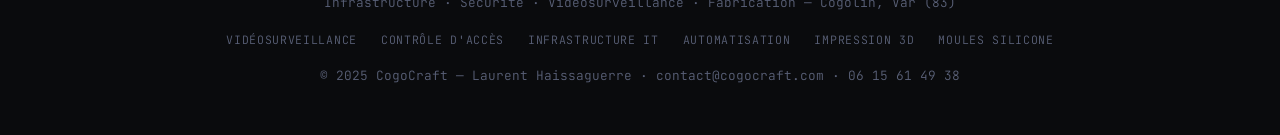
==== commit f6a69936: "v3.8 — sécurité, SEO et formulaire de contact Sécurité : - .htaccess : headers HTTP (CSP, HSTS, X-Fr" ====
--- a/index.html
+++ b/index.html
@@ -9,6 +9,45 @@
   <link rel="preconnect" href="https://fonts.gstatic.com" crossorigin>
   <link href="https://fonts.googleapis.com/css2?family=Syne:wght@400;600;700;800&family=JetBrains+Mono:wght@300;400;500&display=swap" rel="stylesheet">
   <link rel="stylesheet" href="assets/css/style.css">
+  <link rel="icon" type="image/svg+xml" href="assets/images/favicon.svg">
+  <link rel="canonical" href="https://cogocraft.com/">
+  <!-- Open Graph -->
+  <meta property="og:type" content="website">
+  <meta property="og:url" content="https://cogocraft.com/">
+  <meta property="og:locale" content="fr_FR">
+  <meta property="og:site_name" content="CogoCraft">
+  <meta property="og:title" content="CogoCraft — Infrastructure · Sécurité · Vidéosurveillance">
+  <meta property="og:description" content="Installation et maintenance de vidéosurveillance, contrôle d'accès et infrastructure IT pour PME et particuliers dans le Var (83).">
+  <meta name="twitter:card" content="summary_large_image">
+  <meta name="twitter:title" content="CogoCraft — Infrastructure · Sécurité · Vidéosurveillance">
+  <meta name="twitter:description" content="Installation et maintenance de vidéosurveillance, contrôle d'accès et infrastructure IT pour PME et particuliers dans le Var (83).">
+  <!-- JSON-LD LocalBusiness -->
+  <script type="application/ld+json">
+  {
+    "@context": "https://schema.org",
+    "@type": "LocalBusiness",
+    "name": "CogoCraft",
+    "description": "Infrastructure IT, sécurité et vidéosurveillance pour professionnels et particuliers dans le Var (83). Installation, configuration, maintenance.",
+    "url": "https://cogocraft.com",
+    "telephone": "+33615614938",
+    "email": "contact@cogocraft.com",
+    "address": {
+      "@type": "PostalAddress",
+      "addressLocality": "Cogolin",
+      "addressRegion": "Var",
+      "postalCode": "83310",
+      "addressCountry": "FR"
+    },
+    "areaServed": "Var, PACA",
+    "priceRange": "€€",
+    "openingHoursSpecification": {
+      "@type": "OpeningHoursSpecification",
+      "dayOfWeek": ["Monday","Tuesday","Wednesday","Thursday","Friday"],
+      "opens": "08:00",
+      "closes": "19:00"
+    }
+  }
+  </script>
 </head>
 <body>
 
@@ -554,7 +593,11 @@
             </div>
           </div>
         </div>
-        <form class="contact-form" id="contactForm" action="mailto:contact@cogocraft.com" method="GET">
+        <form class="contact-form" id="contactForm" action="contact.php" method="POST">
+          <!-- Honeypot anti-spam -->
+          <div class="hp-trap" aria-hidden="true">
+            <input type="text" name="website" tabindex="-1" autocomplete="off">
+          </div>
           <div class="form-row">
             <div class="form-group">
               <label for="nom">Nom / Société</label>
@@ -584,9 +627,10 @@
           </div>
           <div class="form-group">
             <label for="message">Message</label>
-            <textarea id="message" name="body" rows="4" placeholder="Décrivez votre projet, le nombre de points à surveiller, le type de locaux..."></textarea>
-          </div>
-          <button type="submit" class="btn-primary full">Envoyer la demande</button>
+            <textarea id="message" name="message" rows="4" placeholder="Décrivez votre projet, le nombre de points à surveiller, le type de locaux..."></textarea>
+          </div>
+          <div class="form-status" id="formStatus" role="alert" aria-live="polite"></div>
+          <button type="submit" class="btn-primary full" id="formSubmit">Envoyer la demande</button>
           <p class="form-note">Réponse sous 24h. Devis gratuit après échange ou visite.</p>
         </form>
       </div>
--- a/assets/css/style.css
+++ b/assets/css/style.css
@@ -899,6 +899,37 @@
   .gallery-lg { grid-template-columns: 1fr; }
 }
 
+/* Honeypot anti-spam */
+.hp-trap {
+  position: absolute;
+  left: -9999px;
+  opacity: 0;
+  pointer-events: none;
+  height: 0;
+  overflow: hidden;
+}
+
+/* Retour formulaire de contact */
+.form-status {
+  display: none;
+  padding: 0.75rem 1rem;
+  border-radius: var(--radius);
+  font-size: 0.82rem;
+  text-align: center;
+}
+.form-status.success {
+  display: block;
+  background: rgba(34, 197, 94, 0.1);
+  border: 1px solid rgba(34, 197, 94, 0.3);
+  color: #4ade80;
+}
+.form-status.error {
+  display: block;
+  background: var(--red-dim);
+  border: 1px solid rgba(230, 51, 41, 0.3);
+  color: #ff9494;
+}
+
 /* Mention option câblage */
 .formule-option {
   color: var(--clr-muted, #888) !important;
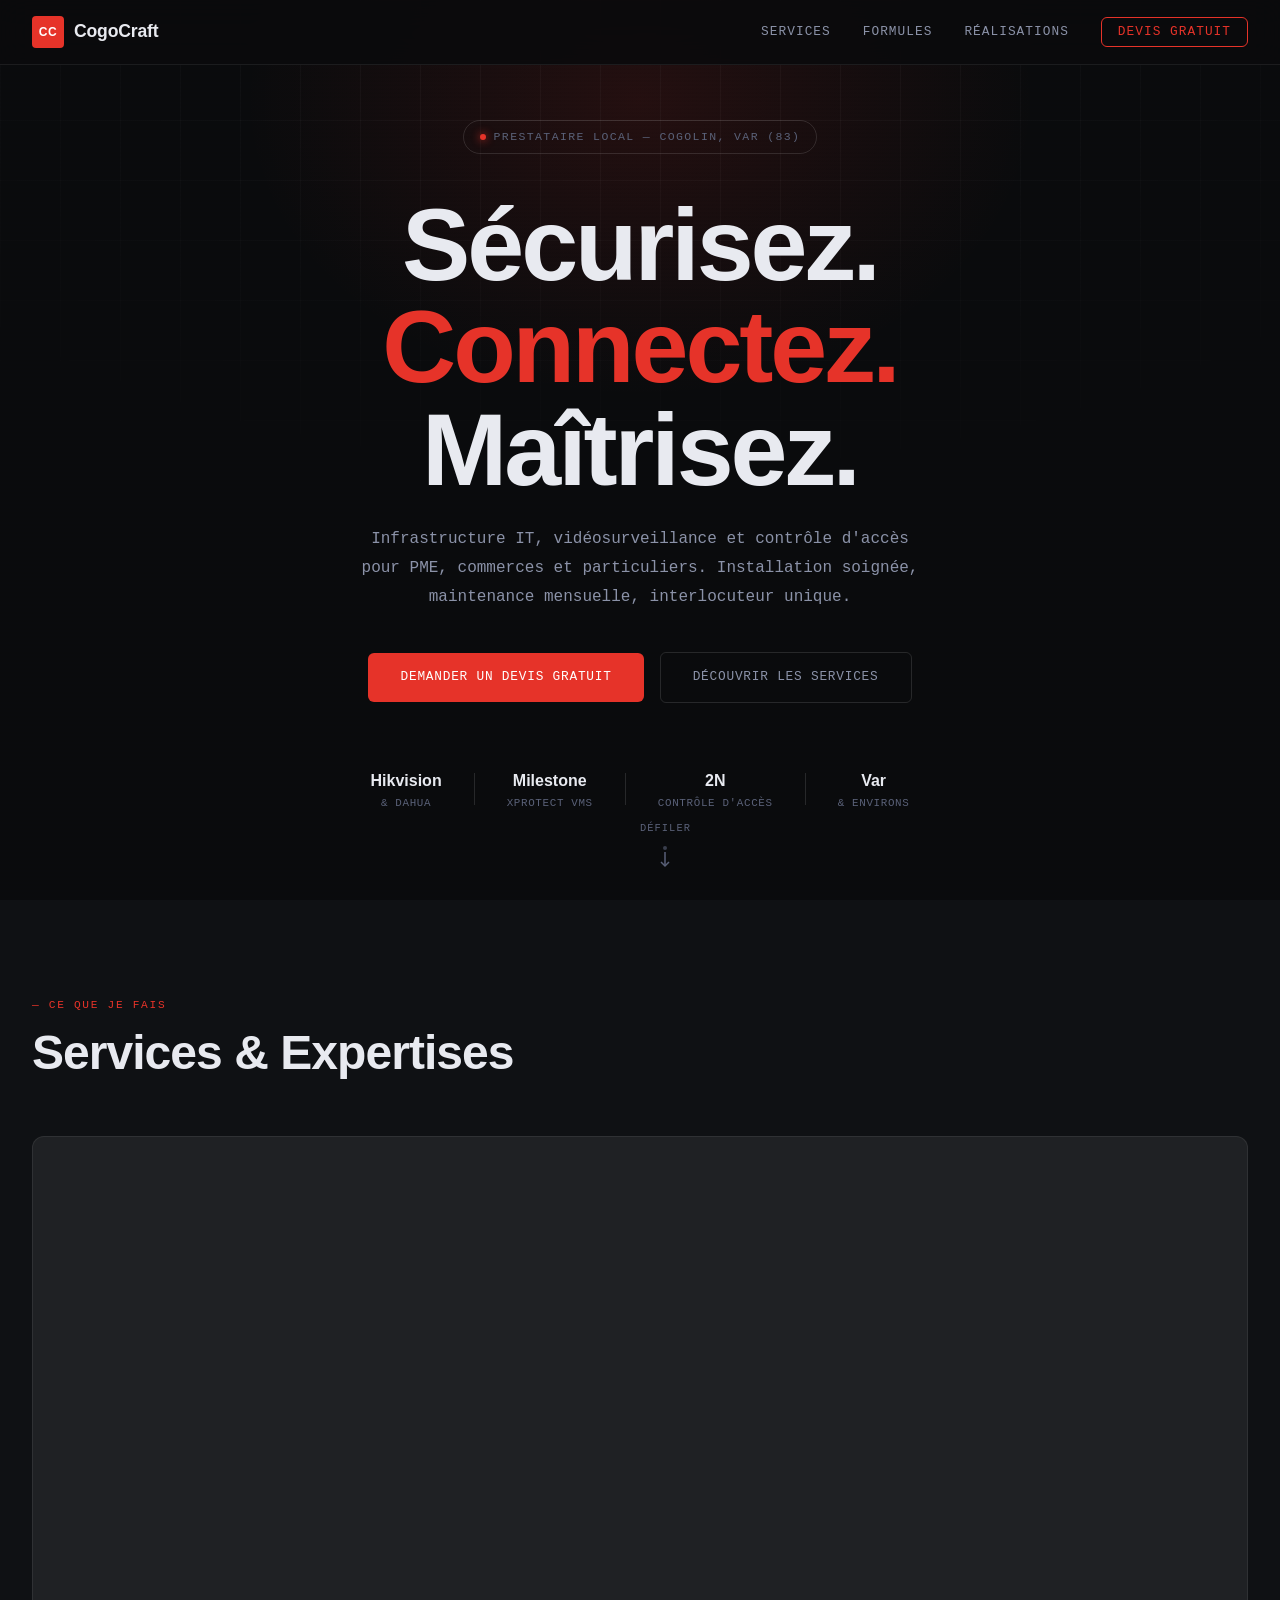
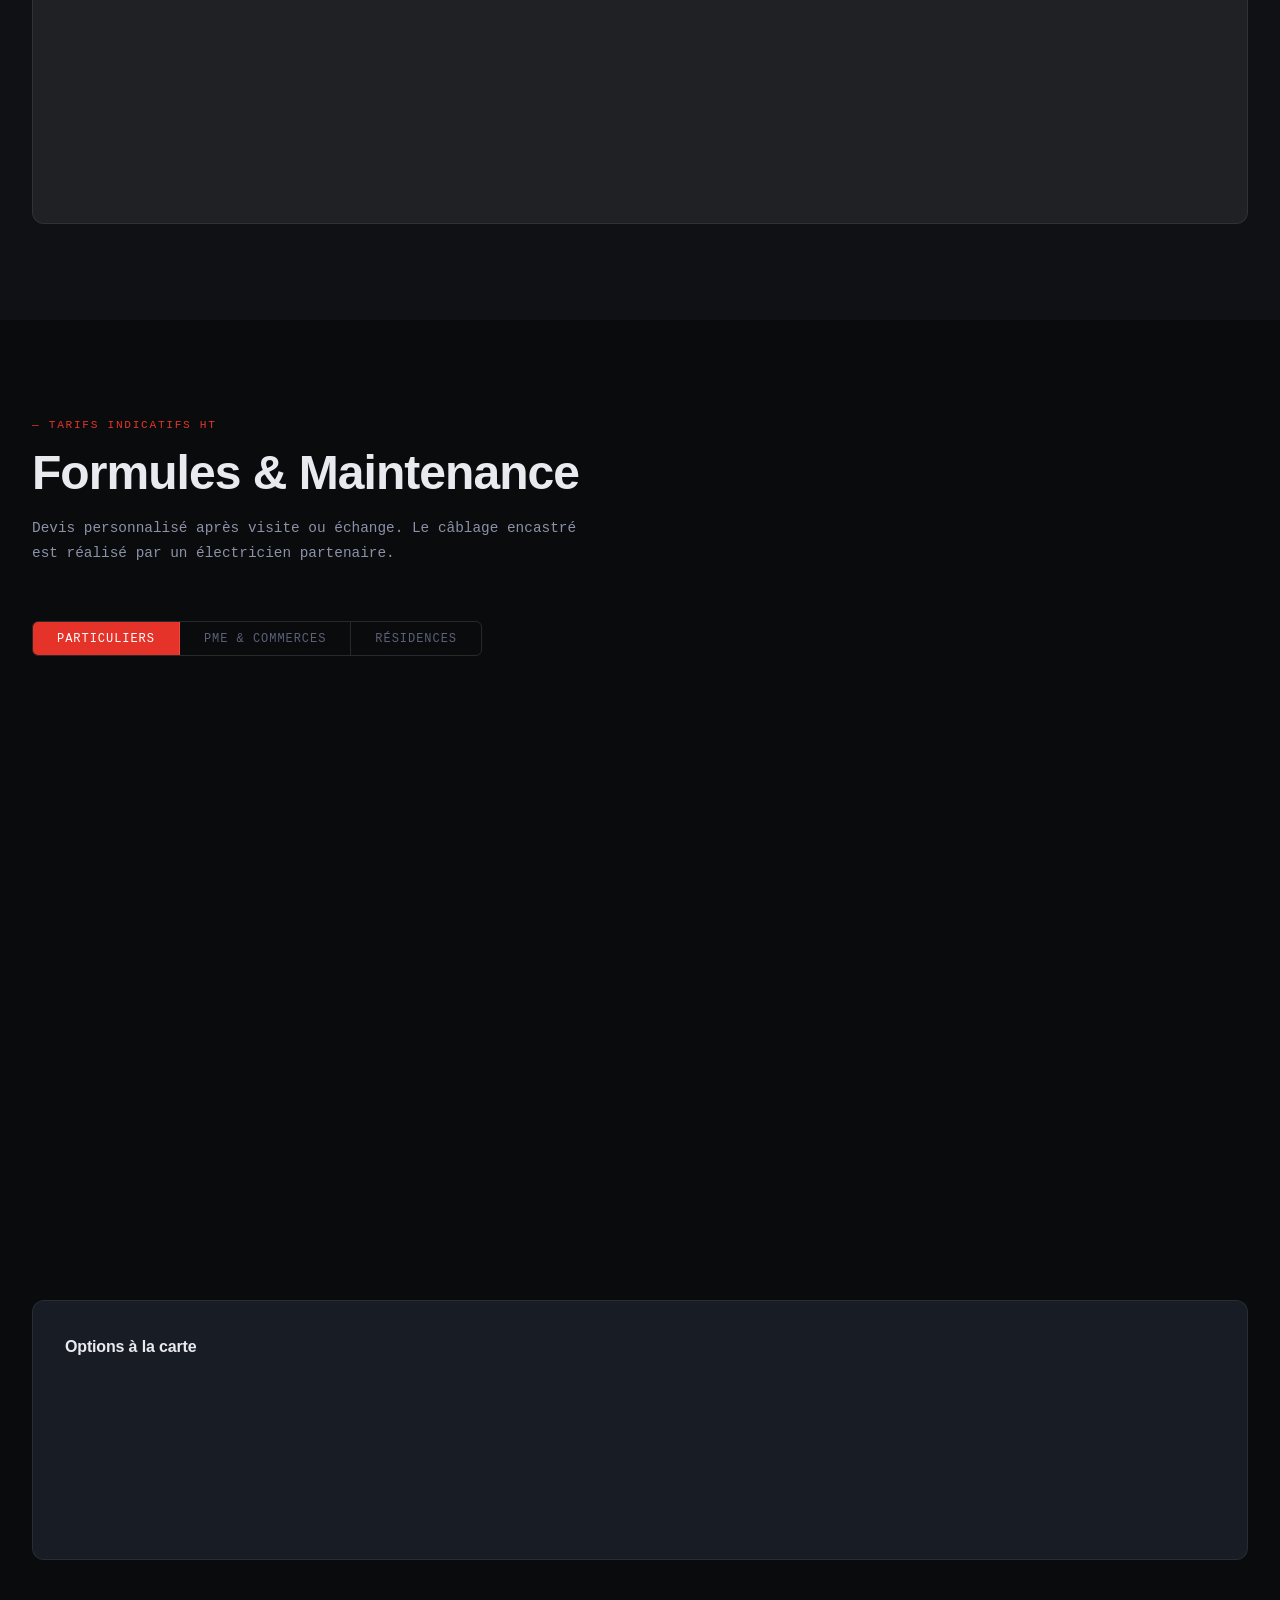
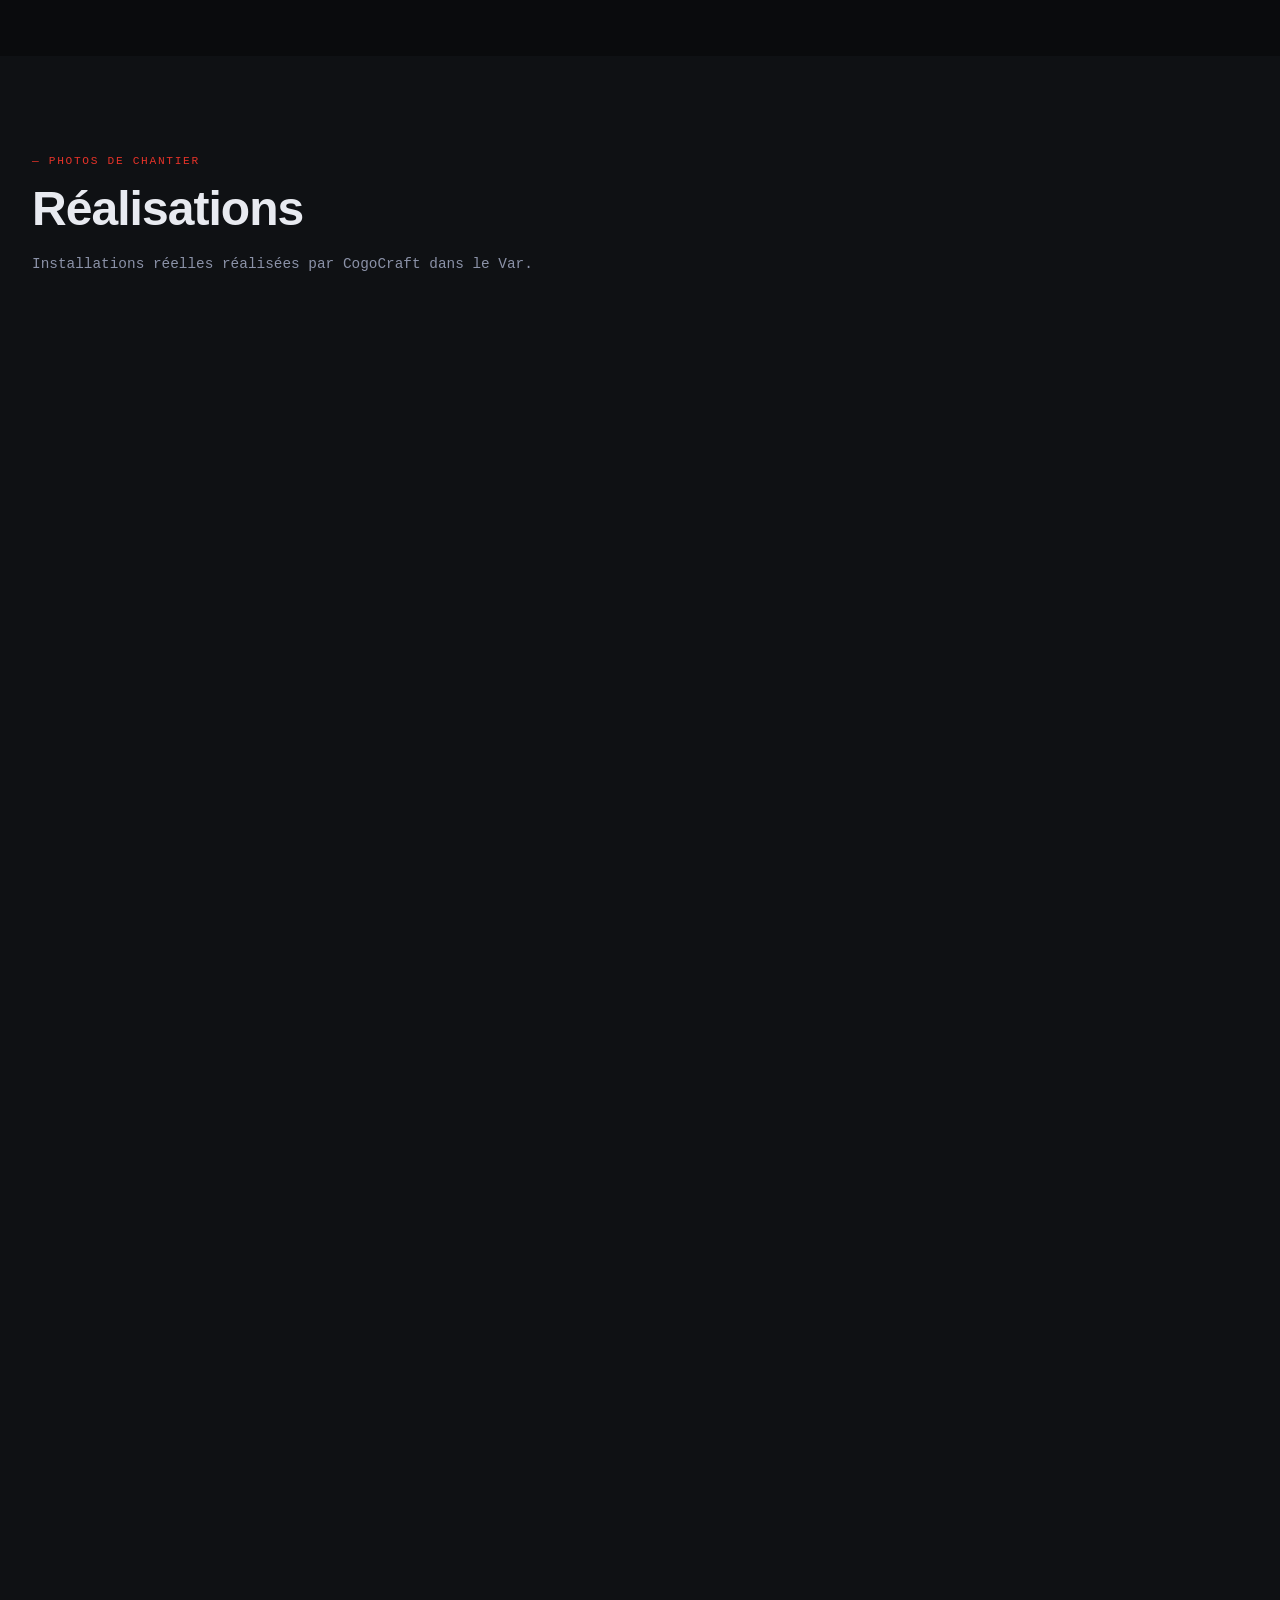
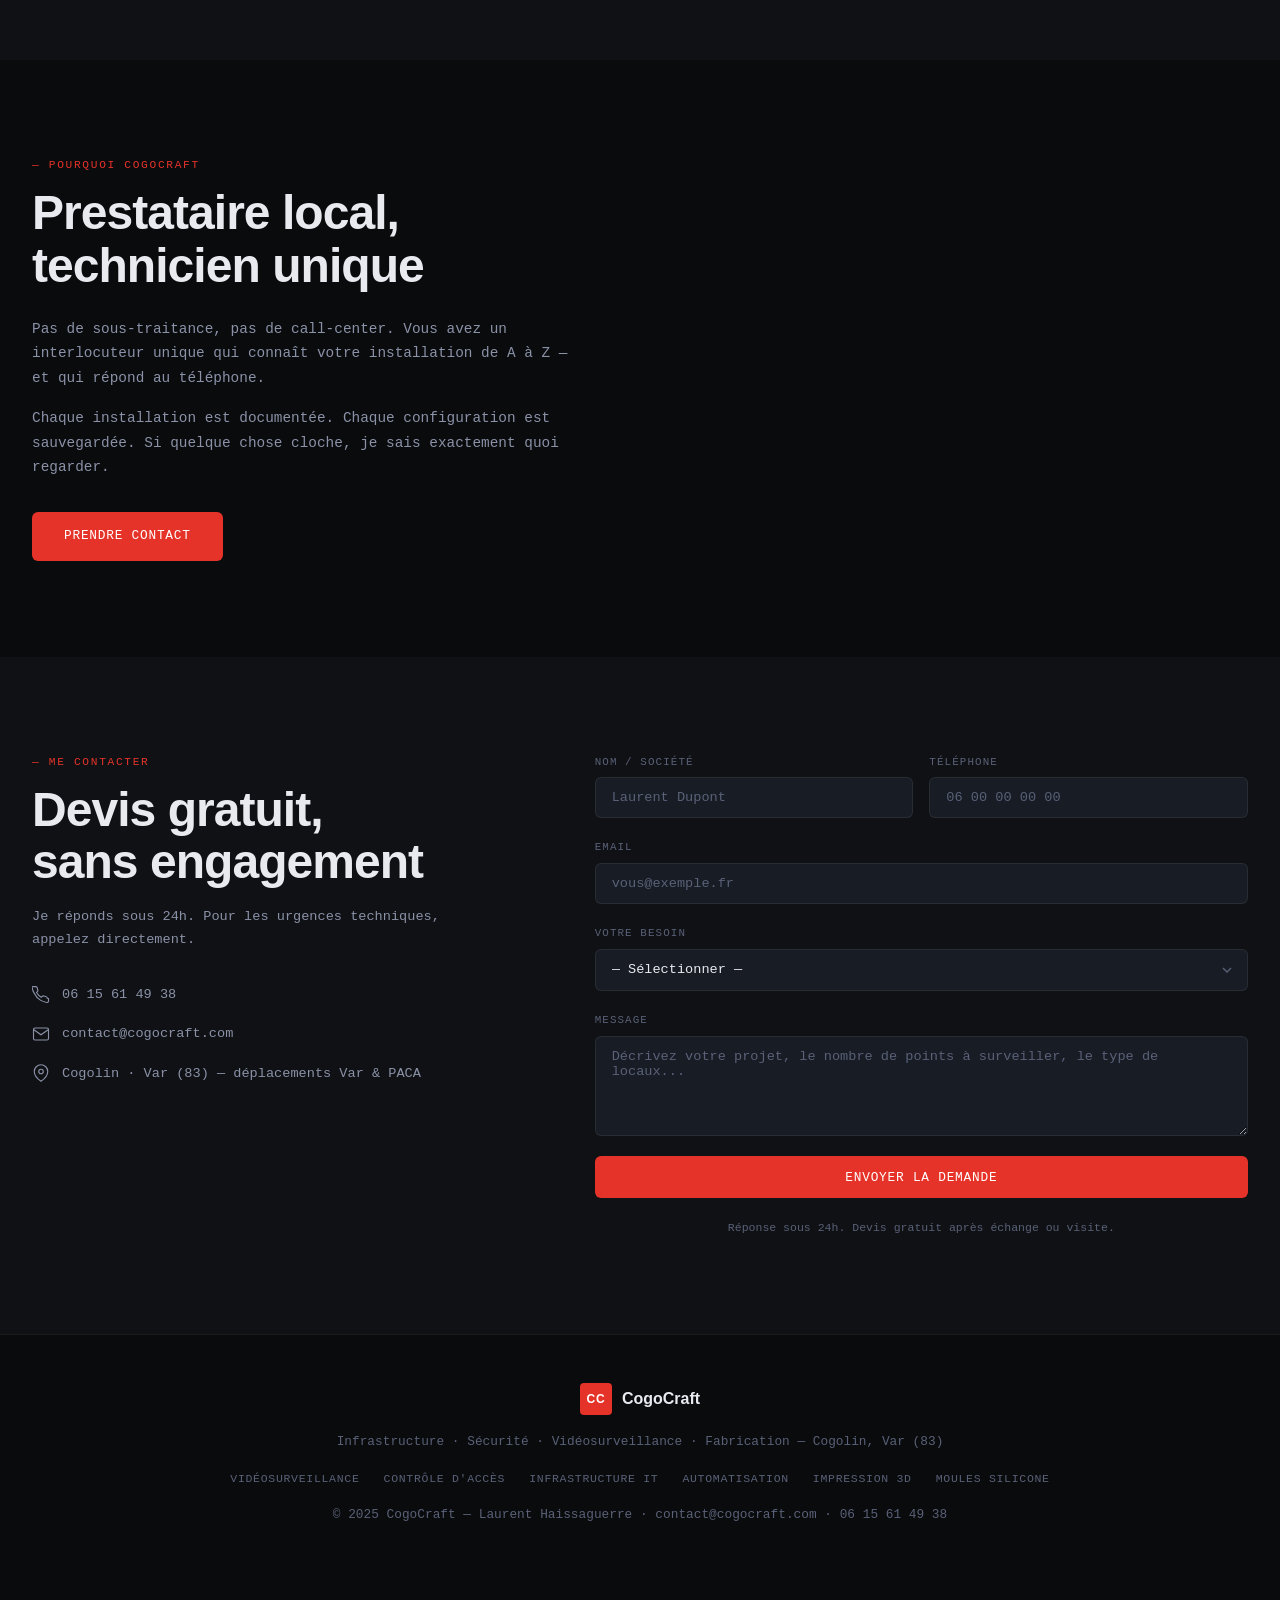
==== commit 5cea43cb: "v3.9 — adaptation GitHub Pages (suppression Apache/PHP, Formspree, CSP meta) - Supprime .htaccess et" ====
--- a/index.html
+++ b/index.html
@@ -11,6 +11,8 @@
   <link rel="stylesheet" href="assets/css/style.css">
   <link rel="icon" type="image/svg+xml" href="assets/images/favicon.svg">
   <link rel="canonical" href="https://cogocraft.com/">
+  <!-- CSP via meta (headers HTTP non disponibles sur GitHub Pages) -->
+  <meta http-equiv="Content-Security-Policy" content="default-src 'self'; script-src 'self'; style-src 'self' https://fonts.googleapis.com; font-src 'self' https://fonts.gstatic.com; img-src 'self' data:; connect-src 'self' https://formspree.io; object-src 'none'; base-uri 'self';">
   <!-- Open Graph -->
   <meta property="og:type" content="website">
   <meta property="og:url" content="https://cogocraft.com/">
@@ -593,10 +595,12 @@
             </div>
           </div>
         </div>
-        <form class="contact-form" id="contactForm" action="contact.php" method="POST">
-          <!-- Honeypot anti-spam -->
+        <!-- Formspree : créer un compte sur formspree.io et remplacer YOUR_FORM_ID -->
+        <form class="contact-form" id="contactForm" action="https://formspree.io/f/YOUR_FORM_ID" method="POST">
+          <input type="hidden" name="_subject" value="Demande de devis — CogoCraft">
+          <!-- Honeypot Formspree -->
           <div class="hp-trap" aria-hidden="true">
-            <input type="text" name="website" tabindex="-1" autocomplete="off">
+            <input type="text" name="_gotcha" tabindex="-1" autocomplete="off">
           </div>
           <div class="form-row">
             <div class="form-group">
